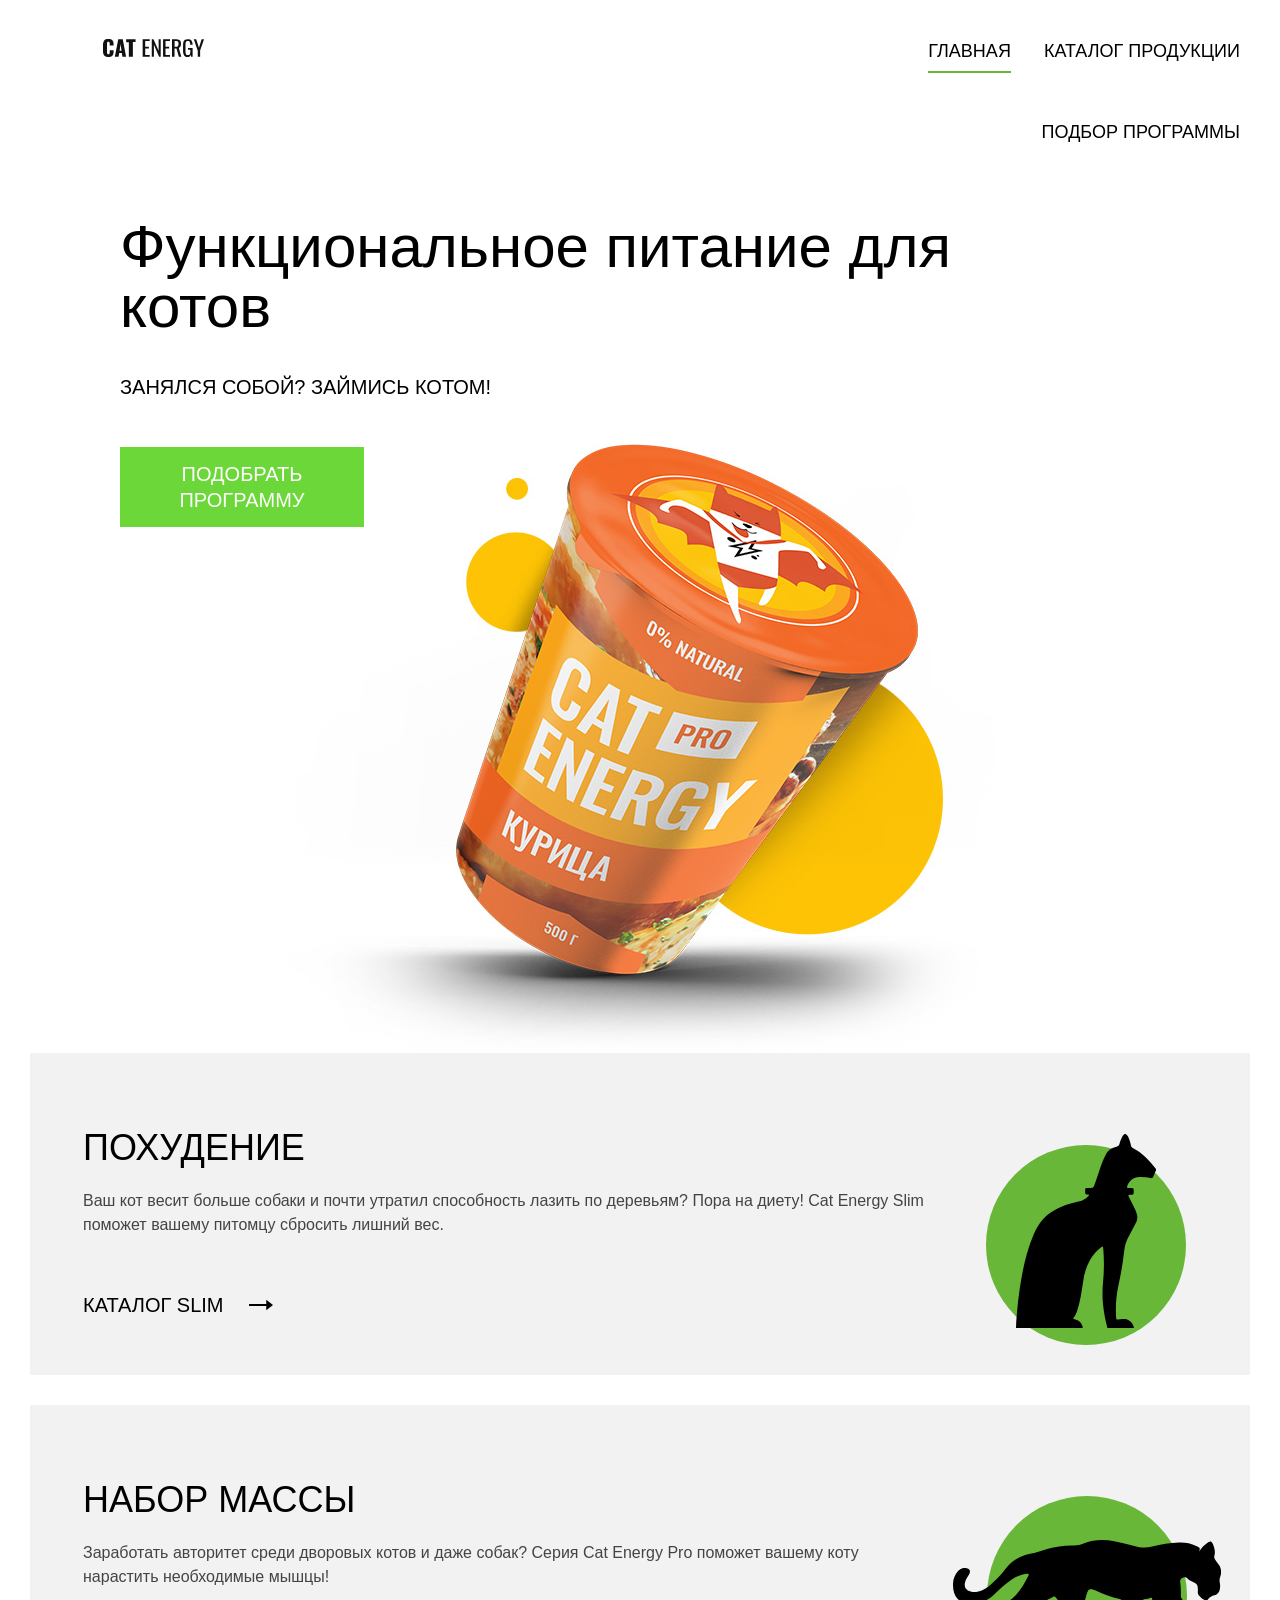
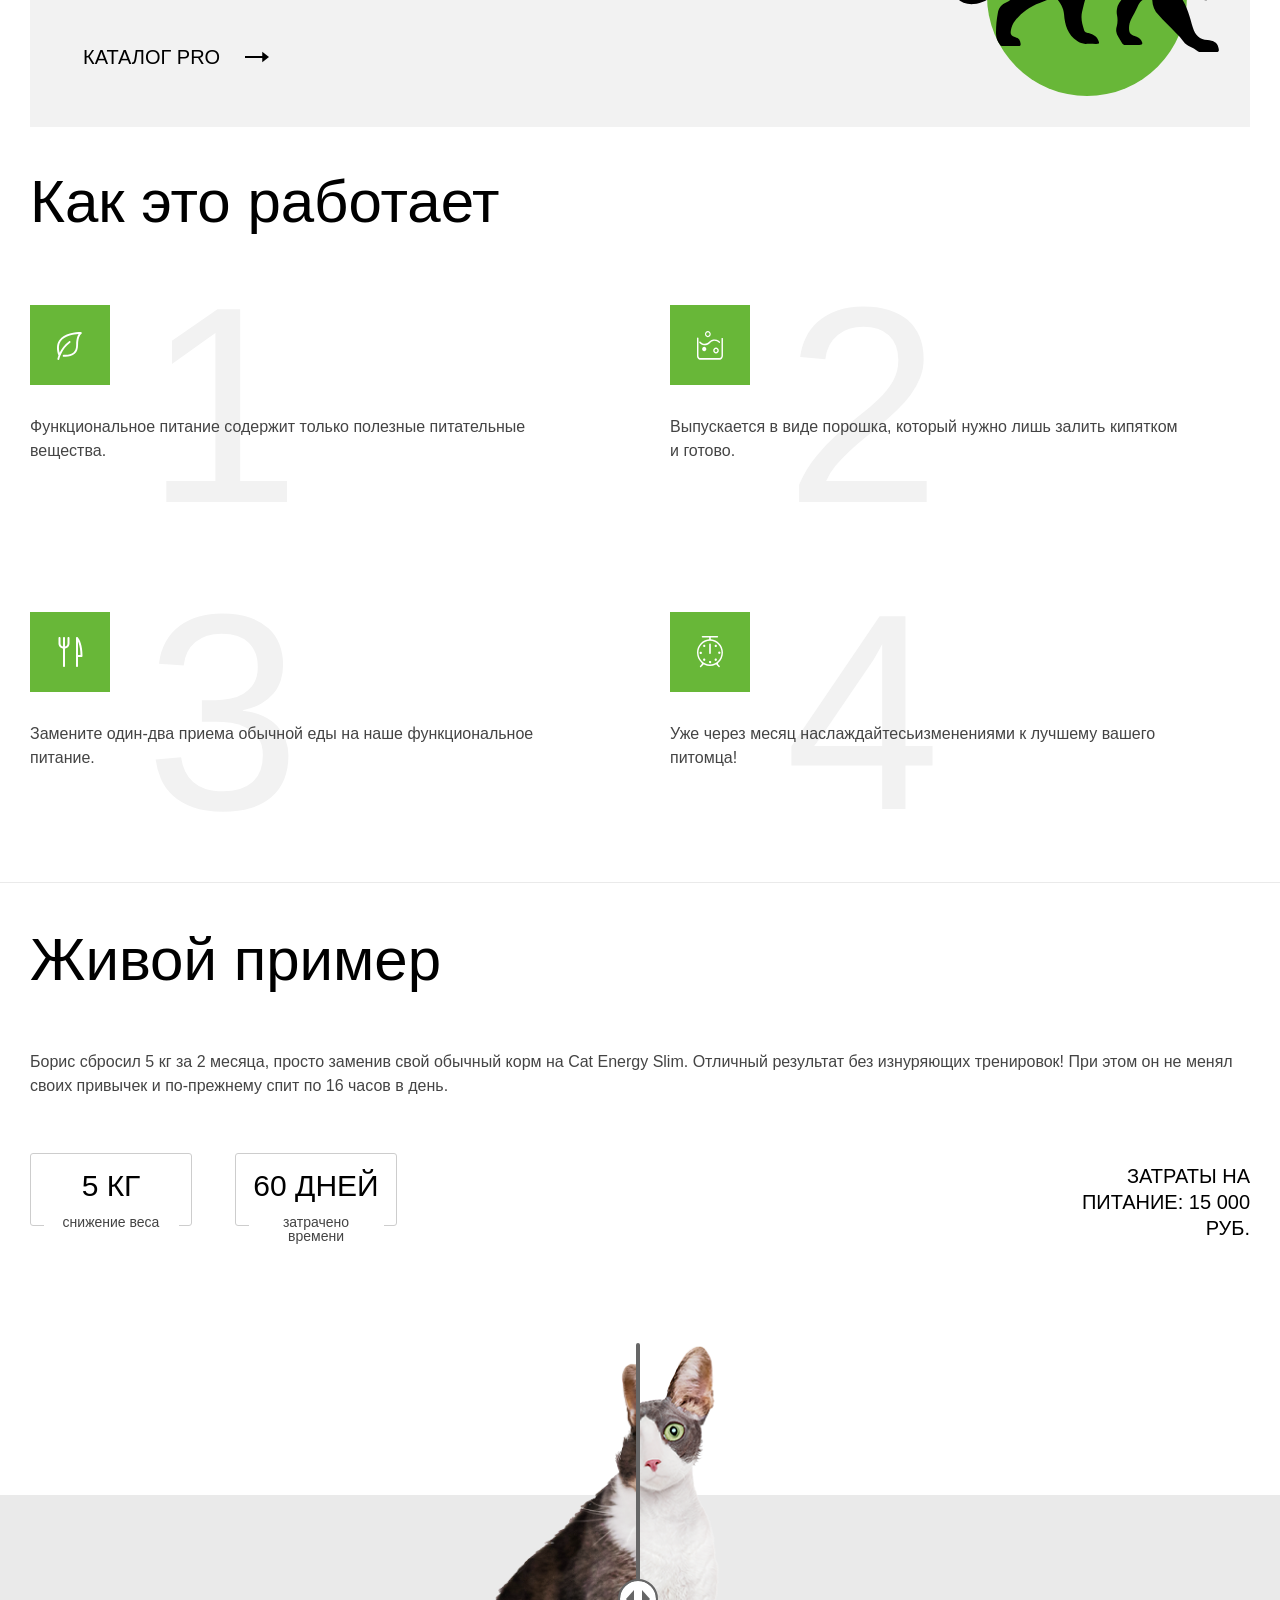
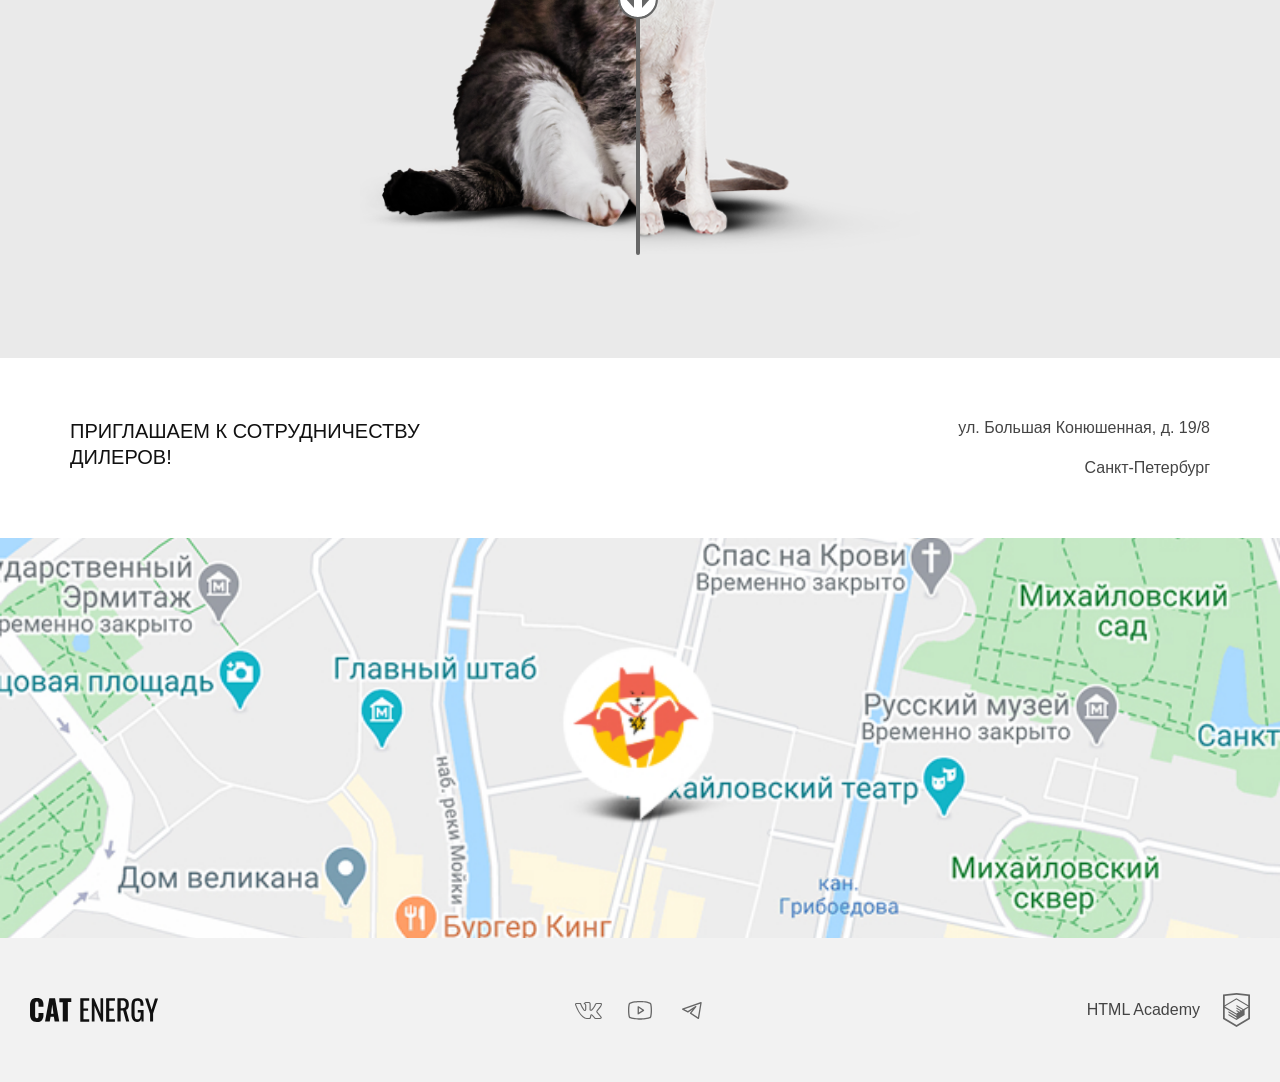
==== 2/index.html @ 0ff05727 "Deploying to gh-pages from @ htmlacademy-adaptive/2534725-cat-energy-2@90f331cf63b8d0e6a1e6ca80f7712" ====
<!DOCTYPE html><html class="page" lang="ru"><head><meta charset="utf-8"><title>HTML Academy: Кэт энерджи</title><meta name="viewport" content="width=device-width,initial-scarlet=1"><link rel="stylesheet" href="styles/styles.css"><link rel="icon" href="favicon.ico"><link rel="icon" href="images/favicons/16.svg" type="image/svg+xml"><!-- 16×16 --><link rel="icon" href="images/favicons/32.svg" type="image/svg+xml"><!-- 32×32 --><link rel="apple-touch-icon" href="images/favicons/152.svg"><!-- 152×152 --><link rel="manifest" href="manifest.webmanifest"></head><body class="page__body"><header class="main-header main-header--index"><a class="main-header__logo logo" href="#"><span class="logo__pic-wrapper"><picture><source media="(min-width: 768px) and (max-width: 1439px)" srcset="images/logo-tablet.svg" width="60" height="50"><source media="(min-width: 1440px)" srcset="images/logo-desktop.svg" width="70" height="59"><img class="logo__pic" src="images/logo-mobile.svg" alt="лого" width="33" height="38"></picture></span><span class="logo__text-wrapper"><picture><source media="(min-width: 1440px)" srcset="images/logo-text-desktop.svg" width="118" height="21"><img class="logo__text" src="images/logo-text-mobile.svg" alt="лого" width="101" height="18"></picture></span></a><nav class="main-nav"><!--main-nav--opened--> <button class="main-nav__toggle" type="button"><span class="visually-hidden">Открыть меню</span></button><div class="main-nav__wrapper"><ul class="main-nav__list site-list site-list--index"><li class="site-list__item site-list__item--active"><a class="site-list__link site-list__link--current" href="index.html">Главная</a></li><li class="site-list__item"><a class="site-list__link" href="catalog.html">Каталог продукции</a></li><li class="site-list__item"><a class="site-list__link" href="form.html">Подбор программы</a></li></ul></div></nav></header><main class="main-container"><section class="preview"><h1 class="preview__main-title">Функциональное питание для котов</h1><p class="preview__main-subtitle">Занялся собой? Займись котом!</p><picture><source media="(min-width: 768px) and (max-width: 1439px)" srcset="images/tablet-can-of-feed.png, images/tablet-can-of-feed@2x.png 2x"><source media="(min-width: 1440px)" srcset="images/images/desktop-can-of-feed.png, images/desktop-can-of-feed@2x.png 2x"><img class="preview__img" src="images/mobile-can-of-feed.png" width="280" height="270" srcset="images/images/mobile-can-of-feed.png, images/mobile-can-of-feed@2x.png 2x" alt="банка с кормом со вкусом курицы"></picture><button class="button-all" type="button">подобрать программу</button></section><section class="programs"><ul class="programs__list"><li class="programs__item"><section class="program program--slim"><h2 class="program__second-title">Похудение</h2><p class="program__action">Ваш кот весит больше собаки и почти утратил способность лазить по деревьям? Пора нa диету! Cat Energy Slim поможет вашему питомцу сбросить лишний вес.</p><a class="program__link" href="#">каталог slim</a></section></li><li class="programs__item"><section class="program program--fat"><h2 class="program__second-title">Набор массы</h2><p class="program__action">Заработать авторитет среди дворовых котов и даже собак? Серия Cat Energy Pro поможет вашему коту нарастить необходимые мышцы!</p><a class="program__link" href="#">каталог pro</a></section></li></ul></section><section class="explanation"><h3 class="explanation__title">Как это работает</h3><ul class="explanation__list"><li class="explanation__item explanation__item--leaflet">Функциональное питание содержит только полезные питательные вещества.</li><li class="explanation__item explanation__item--chemicals">Выпускается в виде порошка, который нужно лишь залить кипятком и готово.</li><li class="explanation__item explanation__item--devices">Замените один-два приема обычной еды на наше функциональное питание.</li><li class="explanation__item explanation__item--time">Уже через месяц наслаждайтесьизменениями к лучшему вашего питомца!</li></ul></section><section class="example"><div class="example__wrapper"><h3 class="example__title">Живой пример</h3><p class="example__subtitle">Борис сбросил 5 кг за 2 месяца, просто заменив свой обычный корм на Cat Energy Slim. Отличный результат без изнуряющих тренировок! При этом он не менял своих привычек и по-прежнему спит по 16 часов в день.</p><div class="example__wrapper-cost"><ul class="example__list"><li class="example__item"><p class="example__results">5 КГ</p><p class="example__name">снижение веса</p></li><li class="example__item"><p class="example__results">60 ДНЕЙ</p><p class="example__name">затрачено времени</p></li></ul><p class="example__cost"><span class="example__cost-text">Затраты на питание: </span><span class="example__cost-price">15 000 РУБ.</span></p></div></div><div class="slider"><div class="slider__before"><picture><source media="(min-width: 768px)" srcset="images/cat-thin-desktop.png, images/cat-thin-desktop@2x.png 2x"><img class="slider__image-before" src="images/cat-thin-mobile.png" width="280" height="256" srcset="images/cat-thin-mobile.png, images/cat-thin-mobile@2x.png 2x" alt="лого"></picture></div><div class="slider__after"><picture><source media="(min-width: 768px)" srcset="images/cat-fat-desktop.png, images/cat-fat-desktop@2x.png 2x"><img class="slider__image-after" src="images/cat-fat-mobile.png" width="280" height="256" srcset="images/cat-fat-mobile.png, images/cat-fat-mobile@2x.png 2x" alt="лого"></picture></div><button class="slider__button" type="button"></button></div></section></main><footer class="main-footer"><section class="contacts contacts--index"><div class="contacts__wrapper"><h2 class="contacts__title">Приглашаем к&nbsp;сотрудничеству дилеров!</h2><p class="contacts__address"><span class="contacts__street">ул. Большая Конюшенная, д. 19/8</span> <span class="contacts__city">Санкт-Петербург</span></p></div><picture><source media="(min-width: 768px) and (max-width: 1439px)" srcset="images/map-tablet.jpg"><source media="(min-width: 1440px)" srcset="images/map-desktop.jpg"><img class="contacts__map" src="images/map-mobile.jpg" width="320" height="362" alt="карта"></picture></section><div class="main-footer__social-wrap"><a href="index.html" class="main-footer__link"><img class="main-footer__name" src="images/footer-logo.svg" alt="серый логотип cat energy"></a><ul class="main-footer__socials-list"><li class="main-footer__socials-contacts-item"><a class="main-footer__socials-contacts-link" aria-label="Вконтакте" href="https://vk.com/htmlacademy"><svg class="main-footer__socials-contacts-link-svg" width="28" height="22" xmlns="http://www.w3.org/2000/svg"><path d="M1 5.33876C1 4.48373 1.5151 4.02268 2.54531 3.95562L6.51515 3.98077C6.78158 3.98077 6.95921 4.10651 7.04802 4.35799C7.45655 5.61538 7.91392 6.70094 8.42014 7.61465C8.92637 8.52835 9.58801 9.58038 10.4051 10.7707C10.4761 10.9216 10.5916 10.997 10.7514 10.997C10.8758 10.997 10.9735 10.9384 11.0445 10.821L11.1244 10.5444L11.1511 6.19379C11.1511 5.89201 11.0756 5.69083 10.9246 5.59024C10.7736 5.48965 10.4939 5.4142 10.0853 5.36391C9.76563 5.31361 9.60577 5.12919 9.60577 4.81065C9.60577 4.74359 9.61465 4.69329 9.63241 4.65976C10.0054 3.57002 11.0711 3.02515 12.8296 3.02515L14.3216 3C14.9966 3 15.5561 3.15927 16.0001 3.47781C16.4442 3.79635 16.6662 4.29931 16.6662 4.98669V10.6953C16.7906 10.7791 16.906 10.821 17.0126 10.821C17.279 10.821 17.5099 10.6701 17.7053 10.3683C19.6592 7.78649 20.716 6.05966 20.8759 5.18787C20.8759 5.1711 20.8936 5.12919 20.9291 5.06213C21.0535 4.81065 21.2577 4.5927 21.5419 4.40828C21.8261 4.22387 22.0748 4.09813 22.288 4.03107C22.359 3.99753 22.4389 3.98077 22.5277 3.98077H26.6574L26.9239 4.00592C27.2791 4.00592 27.5544 4.16519 27.7498 4.48373C27.8209 4.58432 27.8697 4.69329 27.8964 4.81065C27.923 4.92801 27.9408 5.04536 27.9496 5.16272C27.9585 5.28008 27.963 5.34714 27.963 5.36391V5.53994C27.8386 6.22732 27.5233 6.9608 27.0171 7.74038C26.5109 8.51997 25.867 9.36243 25.0855 10.2678C24.304 11.1731 23.8155 11.7682 23.6201 12.0533C23.4603 12.2544 23.3803 12.4389 23.3803 12.6065C23.3803 12.7406 23.4514 12.8915 23.5935 13.0592L27.4834 17.6864C27.6965 17.9546 27.8031 18.248 27.8031 18.5666C27.8031 18.9522 27.6432 19.2707 27.3235 19.5222C27.0038 19.7737 26.6219 19.9162 26.1779 19.9497L25.7249 19.9749H21.6752C21.6574 19.9749 21.6219 19.979 21.5686 19.9874C21.5153 19.9958 21.4798 20 21.462 20C21.0712 20 20.7071 19.8407 20.3696 19.5222C20.2453 19.3881 19.4105 18.3989 17.8652 16.5547C17.7764 16.4374 17.652 16.3284 17.4922 16.2278C17.4211 16.4961 17.3279 16.8817 17.2124 17.3846C17.097 17.8876 17.0126 18.248 16.9593 18.466L16.8794 18.8935C16.7018 19.4803 16.3287 19.8323 15.7604 19.9497L15.3874 19.9749H12.7763C11.3021 19.9749 9.83224 19.3378 8.36686 18.0636C6.90148 16.7894 5.58264 15.1423 4.41034 13.122C3.23803 11.1018 2.14566 8.75049 1.13322 6.06805C1.04441 5.8501 1 5.607 1 5.33876ZM17.0126 11.8521C16.6396 11.8521 16.3021 11.7557 16.0001 11.5629C15.6982 11.3701 15.5472 11.106 15.5472 10.7707V4.98669C15.5472 4.65138 15.4584 4.41248 15.2808 4.26997C15.1032 4.12747 14.7923 4.05621 14.3483 4.05621L12.8296 4.10651C12.0658 4.10651 11.4886 4.23225 11.0978 4.48373C11.8793 4.8358 12.2701 5.40582 12.2701 6.19379V10.6198C12.2346 11.039 12.0569 11.3868 11.7372 11.6635C11.4175 11.9401 11.0623 12.0784 10.6715 12.0784C10.1386 12.0784 9.7301 11.8353 9.44591 11.3491C8.06046 9.37081 7.03025 7.4931 6.35529 5.71598L6.1155 5.06213L2.57195 5.03698C2.34104 5.03698 2.21227 5.04956 2.18562 5.0747C2.15898 5.09985 2.14566 5.1711 2.14566 5.28846C2.14566 5.43935 2.16342 5.59862 2.19895 5.76627L2.75845 7.17456C4.25048 10.8126 5.87127 13.6795 7.62085 15.7751C9.37042 17.8708 11.0889 18.9186 12.7763 18.9186H15.4406C15.5472 18.9186 15.6271 18.8893 15.6804 18.8306C15.7337 18.7719 15.7781 18.6588 15.8136 18.4911L15.8669 18.2396L16.3732 16.0266C16.5152 15.7249 16.6396 15.5237 16.7462 15.4231C16.9415 15.2387 17.1725 15.1465 17.4389 15.1465C17.8652 15.1465 18.3003 15.3895 18.7444 15.8757L21.0091 18.5917C21.1512 18.8097 21.3022 18.9186 21.462 18.9186H25.8581C26.391 18.9186 26.6574 18.7929 26.6574 18.5414C26.6574 18.4576 26.6308 18.3738 26.5775 18.2899L22.7142 13.7382C22.4123 13.3861 22.2613 13.0089 22.2613 12.6065C22.2613 12.2041 22.4034 11.8185 22.6876 11.4497C22.9185 11.1144 23.367 10.557 24.0331 9.77737C24.6992 8.99778 25.2809 8.26849 25.7782 7.5895C26.2756 6.9105 26.6042 6.29438 26.764 5.74112L26.8439 5.4142C26.8262 5.38067 26.8173 5.32618 26.8173 5.25074C26.8173 5.1753 26.8084 5.11243 26.7907 5.06213H22.6077C22.3412 5.16272 22.1281 5.31361 21.9682 5.51479L21.8084 5.9926C21.3643 7.14941 20.2009 8.93491 18.3181 11.3491C17.9451 11.6844 17.5099 11.8521 17.0126 11.8521Z" fill="currentColor"/></svg></a></li><li class="main-footer__socials-contacts-item"><a class="main-footer__socials-contacts-link" aria-label="Ютуб" href="https://www.youtube.com/user/htmlacademyru"><svg class="main-footer__socials-contacts-link-svg" width="28" height="22" xmlns="http://www.w3.org/2000/svg"><path d="M17.8509 10.7927L12.6145 7.30184C12.5159 7.23691 12.4016 7.19985 12.2837 7.19459C12.1657 7.18934 12.0486 7.21608 11.9446 7.27198C11.8406 7.32789 11.7537 7.41087 11.693 7.51215C11.6324 7.61343 11.6002 7.72924 11.6 7.84729V14.8291C11.6001 14.9481 11.6327 15.0648 11.6942 15.1667C11.7557 15.2686 11.8438 15.3518 11.9491 15.4073C12.0524 15.4631 12.1691 15.4895 12.2864 15.4837C12.4037 15.478 12.5172 15.4402 12.6145 15.3746L17.8509 11.8837C17.9409 11.8239 18.0148 11.7429 18.0658 11.6477C18.1169 11.5526 18.1436 11.4462 18.1436 11.3382C18.1436 11.2302 18.1169 11.1239 18.0658 11.0287C18.0148 10.9335 17.9409 10.8525 17.8509 10.7927ZM12.9091 13.6073V9.06911L16.3127 11.3382L12.9091 13.6073ZM25.3891 5.04366C25.2942 4.67547 25.1131 4.33511 24.8609 4.05061C24.6086 3.76611 24.2924 3.54561 23.9382 3.40729C20.2182 1.9782 14.2509 2.00002 14 2.00002C13.7491 2.00002 7.78182 1.9782 4.06182 3.40729C3.70764 3.54561 3.3914 3.76611 3.13914 4.05061C2.88689 4.33511 2.70584 4.67547 2.61091 5.04366C2.32727 6.11275 2 8.07638 2 11.3382C2 14.6 2.32727 16.5637 2.61091 17.6327C2.70584 18.0009 2.88689 18.3413 3.13914 18.6258C3.3914 18.9103 3.70764 19.1308 4.06182 19.2691C7.78182 20.6982 13.7491 20.6764 14 20.6764H14.0764C14.8291 20.6764 20.3927 20.6327 23.9382 19.2691C24.2924 19.1308 24.6086 18.9103 24.8609 18.6258C25.1131 18.3413 25.2942 18.0009 25.3891 17.6327C25.6727 16.5637 26 14.6 26 11.3382C26 8.07638 25.6727 6.11275 25.3891 5.04366ZM24.1236 17.3055C24.0807 17.472 23.999 17.6259 23.8853 17.7548C23.7715 17.8838 23.6289 17.984 23.4691 18.0473C19.9782 19.3891 14.0655 19.3673 14 19.3673C13.9345 19.3673 8.02182 19.3891 4.53091 18.0473C4.37107 17.984 4.22846 17.8838 4.11471 17.7548C4.00096 17.6259 3.91929 17.472 3.87636 17.3055C3.61455 16.3018 3.30909 14.4582 3.30909 11.3382C3.30909 8.2182 3.61455 6.37457 3.87636 5.37093C3.91929 5.20445 4.00096 5.05047 4.11471 4.92156C4.22846 4.79264 4.37107 4.69243 4.53091 4.62911C8.02182 3.28729 13.9345 3.30911 14 3.30911C14.0655 3.30911 19.9782 3.28729 23.4691 4.62911C23.6289 4.69243 23.7715 4.79264 23.8853 4.92156C23.999 5.05047 24.0807 5.20445 24.1236 5.37093C24.3855 6.37457 24.6909 8.2182 24.6909 11.3382C24.6909 14.4582 24.3855 16.3018 24.1236 17.3055Z" fill="currentColor"/></svg></a></li><li class="main-footer__socials-contacts-item"><a class="main-footer__socials-contacts-link" aria-label="Телеграмм" href="https://t.me/htmlacademy"><svg class="main-footer__socials-contacts-link-svg" width="28" height="22" xmlns="http://www.w3.org/2000/svg"><path d="M23.4608 3.15291C23.6393 3.30222 23.7255 3.5349 23.6872 3.76448L21.0611 19.5214C21.0244 19.7411 20.8789 19.9273 20.6745 20.0159C20.47 20.1045 20.2346 20.0833 20.0493 19.9597L12.1708 14.7074C12.0177 14.6054 11.9145 14.4437 11.8862 14.2619C11.858 14.08 11.9074 13.8947 12.0223 13.751L14.633 10.4877L10.273 13.3944C10.077 13.525 9.82597 13.5407 9.61524 13.4353L4.36293 10.8092C4.12769 10.6915 3.98535 10.4449 4.0012 10.1824C4.01705 9.91983 4.18804 9.6921 4.43573 9.60364L22.8188 3.03826C23.038 2.95998 23.2822 3.00359 23.4608 3.15291ZM6.32626 10.3228L9.86168 12.0905L17.4231 7.0495C17.6925 6.86994 18.0525 6.91349 18.2712 7.1521C18.49 7.3907 18.5022 7.75314 18.3 8.00591L13.495 14.0121L19.9328 18.3039L22.2083 4.65058L6.32626 10.3228Z" fill="currentColor"/></svg></a></li></ul><a class="main-footer__logo-link" href="#"><span class="main-footer__logo-link-text" href="#">HTML Academy</span> <img class="main-footer__logo-link-img" src="images/html-academy.svg" alt="значок html academy"></a></div></footer></body></html>
---- 2/styles/styles.css ----
picture{display:contents}@font-face{font-family:"Oswald",sans-serif;font-style:normal;font-weight:400;src:url(fonts/oswald/oswaldregular.woff2)format("woff2");font-display:swap}@font-face{font-family:"Lato",sans-serif;font-style:normal;font-weight:400;src:url(styles/fonts/lato/Lato-Regular.woff2)format("woff2");font-display:swap}.visually-hidden{clip:rect(0 0 0 0);border:0;width:1px;height:1px;margin:-1px;padding:0;position:absolute;overflow:hidden}.picture{display:contents}.page__body{color:#000;flex-direction:column;min-width:320px;min-height:100%;margin:0;font-family:Lato,sans-serif;font-size:18px;line-height:21px;display:flex}.main-header{flex-direction:column;padding:13px 20px 10px;display:flex;position:relative}.logo:hover{opacity:.8}.logo:active{opacity:.6}@media (width>=768px){.main-header{grid-template-columns:174px 1fr;gap:94px;padding-top:25px;padding-left:30px;padding-right:30px;display:grid}}@media (width>=1440px){.main-header{grid-template-columns:210px 1fr;gap:94px;padding:60px 110px;display:grid}.main-header--index{z-index:10;position:absolute;top:0;left:0;right:0}}.main-footer{background-color:#f2f2f2;padding:0 0 40px}.main-footer__socials-list{border-top:1px solid #d9d9d9;border-bottom:1px solid #d9d9d9;justify-content:center;gap:24px;margin:0;padding:20px 0;list-style:none;display:flex}.main-footer__socials-contacts-link{color:#666;display:flex}.main-footer__socials-contacts-link:hover{color:#68b738}.main-footer__socials-contacts-link:active{color:#68b738;opacity:.3}.main-footer__socials-contacts-link-svg{display:block}.main-footer__name{margin-bottom:15px}.main-footer__social-wrap{text-align:center;padding-top:40px;padding-left:20px;padding-right:20px}.main-footer__socials-contacts-item{flex-direction:column;align-items:center;display:flex}.main-footer__link{justify-content:center;display:flex}.main-footer__logo-link{color:#444;justify-content:space-between;align-items:center;margin-top:20px;font-family:Lato,sans-serif;font-size:16px;font-weight:400;line-height:125%;text-decoration:none;display:flex}.main-footer__logo-link-text:hover{color:#444}.main-footer__logo-link-text:active{color:#444;opacity:.3}.main-footer__logo-link:hover .main-footer__logo-link-img{background-color:#68b738;-webkit-mask-image:url(../images/html-academy.svg);mask-image:url(../images/html-academy.svg);-webkit-mask-position:50%;mask-position:50%;-webkit-mask-repeat:no-repeat;mask-repeat:no-repeat}.main-footer__logo-link:active .main-footer__logo-link-img{color:#68b738;opacity:.3}.main-footer__logo-link-text{color:#444;font-family:Lato,sans-serif;font-size:16px;font-weight:400;line-height:125%}@media (width>=768px){.main-footer{padding:0 0 55px}.main-footer__social-wrap{grid-template-columns:1fr 1fr 1fr;align-items:center;padding-top:55px;padding-left:30px;padding-right:30px;display:grid}.main-footer__link{justify-self:start}.main-footer__logo-link{justify-self:end;gap:23px;margin:0}.main-footer__name{margin:0}.main-footer__socials-list{border:none;margin:0;padding:0}.main-footer__logo-link{gap:23px;margin:0}}@media (width>=1440px){.main-footer{padding:0 0 66px}.main-footer__socials-list{gap:24px;display:flex}.main-footer__social-wrap{padding:66px 110px 0}.main-footer__logo-link{margin:0}}.button-green{color:#fff;text-transform:uppercase;background-color:#6bd738;border:none;width:280px;padding:10px 20px;font-family:Oswald,sans-serif;font-size:16px;line-height:125%}@media (width>=768px){.button-green{padding:14px 20px;font-size:20px;line-height:26px}}.main-nav__toggle{background-color:#0000;background-image:url(../images/logo-opened.svg);background-position:50%;background-repeat:no-repeat;border:none;width:30px;height:30px;padding:0;position:absolute;top:17px;right:17px}.main-nav--opened .main-nav__toggle{background-image:url(../images/logo-closed.svg);position:absolute;top:17px;right:14px}.main-nav .main-nav__wrapper{display:none}.main-nav--opened .main-nav__wrapper{display:block}.main-nav__wrapper{z-index:10;background-color:#fff;position:absolute;top:65px;left:0;right:0}@media (width>=768px){.main-nav__toggle{display:none}.main-nav .main-nav__wrapper{background-color:#0000;display:block;position:static}}.preview{padding-top:25px;position:relative}.preview:before{content:"";z-index:-1;background-image:-webkit-linear-gradient(#68b738d9,#68b738d9),-webkit-image-set(url(../images/background-cat.jpg) 1x,url(../images/background-cat@2x.jpg) 2x);background-image:linear-gradient(#68b738d9,#68b738d9),image-set("../images/background-cat.jpg" 1x,"../images/background-cat@2x.jpg" 2x);background-repeat:no-repeat;background-size:cover;position:absolute;inset:0 0 198px}.preview__main-title{color:#fff;text-align:center;max-width:100%;margin:0 0 27px;font-family:Oswald,sans-serif;font-size:36px;font-weight:400;line-height:100%}.preview__main-subtitle{color:#fff;text-align:center;text-transform:uppercase;max-width:100%;margin:0 0 30px;font-family:Oswald,sans-serif;font-size:14px;font-weight:400;line-height:100%}.preview__img{margin:0 auto;display:block}@media (width>=768px){.preview{padding:55px 230px 526px 120px}.preview__main-title{color:#000;text-align:left;margin:0;font-family:Oswald,sans-serif;font-size:60px;line-height:100%}.preview__main-subtitle{color:#000;text-transform:uppercase;white-space:nowrap;text-align:left;margin-top:40px;margin-bottom:50px;font-family:Oswald,sans-serif;font-size:20px;line-height:100%}.preview:before{content:none}.preview__img{z-index:-1;width:709px;height:609px;margin:0 auto;position:absolute;bottom:0;left:0;right:0}}@media (width>=1440px){.preview{margin-bottom:82px;padding:225px 190px 185px}.preview:before{content:"";z-index:-1;background-image:-webkit-linear-gradient(#68b738d9,#68b738d9),-webkit-image-set(url(../images/background-cat-desktop.jpg) 1x,url(../images/background-cat-desktop@2x.jpg) 2x);background-image:linear-gradient(#68b738d9,#68b738d9),image-set("../images/background-cat-desktop.jpg" 1x,"../images/background-cat-desktop@2x.jpg" 2x);background-repeat:no-repeat;inset:0 0 0 50%}.preview__img{width:552px;height:499px;margin:0;top:143px;left:auto;right:331px}.preview__main-title{color:#000;text-align:left;max-width:50%;margin:0;font-family:Oswald,sans-serif}}.filter{border-top:1px solid #d9d9d9;border-bottom:1px solid #d9d9d9;padding:23px 20px 16px}.filter__control{align-items:center;gap:15px;display:flex}.filter__input:disabled{opacity:.3}.filter__label{color:#444;text-transform:uppercase;font-family:Oswald,sans-serif;font-size:16px;line-height:113%}.filter__item:active{opacity:.3}.filter__list{gap:13px;margin:0;padding:0;list-style:none;display:grid}.filter__input:checked+.filter__mark:after{content:"";background-color:#68b738;border-radius:50%;width:13px;height:13px;margin:auto;position:absolute;inset:0}.filter__mark{box-sizing:border-box;background-color:#fff;border:1px solid #cdcdcd;border-radius:50%;width:30px;height:30px;position:relative}@media (width>=768px){.filter{border:1px solid #e7e7e7;margin:0 70px 65px;padding:23px 27px 27px}.filter__control{gap:18px}.filter__mark{width:40px;height:40px}.filter__input:checked+.filter__mark:after{width:18px;height:18px}.filter__label{font-size:20px;line-height:30px}}@media (width>=1440px){.filter{align-content:center;margin:40px 110px 70px 80px}}.button-all{color:#fff;text-transform:uppercase;background-color:#6bd738;border:none;align-content:center;width:280px;margin-bottom:20px;margin-left:20px;margin-right:20px;padding:10px 20px;font-family:Oswald,sans-serif;font-size:16px;line-height:125%}.button-all:hover{background-color:#5eaa2f}.button-all:active{color:#ffffff4d;background-color:#5eaa2f}@media (width>=768px){.button-all{width:244px;margin:0;padding:14px 26px;font-size:20px;line-height:130%}}@media (width>=1440px){.button-all{text-transform:uppercase;border:none;width:245px;padding:14px 20px;font-size:20px;line-height:130%}}.programs{margin-left:20px;margin-right:20px}.programs__list{gap:20px;margin:0;padding:0;list-style:none;display:grid}@media (width>=768px){.programs{margin-left:30px;margin-right:30px}.programs__list{gap:30px}}@media (width>=1440px){.programs{margin-left:110px;margin-right:110px}.programs__list{grid-template-columns:1fr 1fr;gap:80px;display:grid}.programs__item{display:flex}}.explanation{padding:20px 20px 50px}.explanation__list{gap:20px;margin:0;padding:0;list-style:none;display:grid}.explanation__item{color:#444;min-height:60px;padding-left:80px;font-family:Lato,sans-serif;font-size:14px;line-height:129%}.explanation__title{color:#000;margin:0 0 40px;font-family:Oswald,sans-serif;font-size:36px;font-weight:400;line-height:111%}.explanation__text{color:#444;margin:0;font-family:Lato,sans-serif;font-size:14px;line-height:129%}@media (width>=768px){.explanation{padding:45px 30px 0}.explanation__title{margin-bottom:73px;font-size:60px;line-height:100%}.explanation__item{padding-top:100px;padding-left:0;font-size:16px;line-height:150%}.explanation__list{counter-reset:number-item;grid-template-columns:1fr 1fr;gap:37px 60px}.explanation__item{padding:110px 60px 100px 0;font-size:16px;line-height:150%;position:relative}.explanation__item:after{z-index:-1;counter-increment:number-item;content:counter(number-item);color:#f2f2f2;font-family:Oswald,sans-serif;font-size:280px;font-weight:400;line-height:100%;position:absolute;top:-40px;left:115px}}@media (width>=1440px){.explanation{padding:70px 110px 0}.explanation__item{padding-bottom:78px;padding-right:0}.explanation__list{grid-template-columns:1fr 1fr 1fr 1fr;gap:80px}}.explanation__item--leaflet{background-image:url(../images/mobile-leaflet.svg);background-repeat:no-repeat}@media (width>=768px){.explanation__item--leaflet{background-image:url(../images/tablet-leaflet.svg)}}.explanation__item--chemicals{background-image:url(../images/mobile-chemicals.svg);background-repeat:no-repeat}@media (width>=768px){.explanation__item--chemicals{background-image:url(../images/tablet-chemicals.svg);background-repeat:no-repeat}}.explanation__item--devices{background-image:url(../images/mobile-devices.svg);background-repeat:no-repeat}@media (width>=768px){.explanation__item--devices{background-image:url(../images/tablet-devices.svg);background-repeat:no-repeat}}.explanation__item--time{background-image:url(../images/mobile-time.svg);background-repeat:no-repeat}@media (width>=768px){.explanation__item--time{background-image:url(../images/tablet-time.svg);background-repeat:no-repeat}}.example{border-top:1px solid color #e6e6e6;background-color:#eaeaea;padding:23px 20px 40px}.example__title{color:#000;margin:0 0 40px;font-family:Oswald,sans-serif;font-size:36px;font-weight:400;line-height:111%}.example__subtitle{color:#444;margin:0 0 20px;font-family:Lato,sans-serif;font-size:14px;line-height:129%}.example__list{grid-template-columns:1fr 1fr;gap:32px;margin:0 0 20px;padding:0;list-style:none;display:grid}.example__results{color:#000;border:1px solid #cdcdcd;border-radius:3px;margin:0;padding:14px 5px 17px;font-family:Oswald,sans-serif;font-size:24px;line-height:100%}.example__name{color:#444;background-color:#eaeaea;width:80px;margin:-11px auto 0;padding-left:5px;padding-right:5px;font-family:Lato,sans-serif;font-size:12px;line-height:100%}.example__cost{color:#000;text-align:center;text-transform:uppercase;margin:0 0 20px;font-family:Oswald,sans-serif;font-size:14px;line-height:143%;display:block}.example__item{text-align:center}@media (width>=768px){.example{background-image:linear-gradient(0deg,#eaeaea 463px,#fff 463px);border-top:1px solid #eaeaea;padding:47px 30px 103px}.example__title{color:#000;margin-bottom:60px;font-family:Oswald,sans-serif;font-size:60px;line-height:100%}.example__subtitle{color:#444;margin-bottom:55px;font-family:Lato,sans-serif;font-size:16px;line-height:150%}.example__results{padding-bottom:20px;font-size:30px;line-height:123%}.example__wrap{flex-wrap:wrap;display:flex}.example__name{background-color:#fff;width:125px;font-size:14px;line-height:100%}.example__wrapper-cost{grid-template-columns:1fr 175px;gap:50px;margin-bottom:80px;display:grid}.example__cost{text-transform:uppercase;text-align:right;margin:10px 0 0;font-size:20px;line-height:130%}.example__list{grid-template-columns:162px 162px;gap:43px;display:grid}}@media (width>=1440px){.example{background-image:linear-gradient(#fff 185px,#eaeaea 185px);border-top:none;grid-template-columns:1fr 560px;gap:100px;padding:47px 110px 70px;display:grid}.example__title{margin-bottom:147px}.example__subtitle{max-width:435px;margin-bottom:70px}.example__name{background-color:#eaeaea}.example__wrapper-cost{grid-template-columns:1fr;gap:25px;margin-bottom:0;display:grid}.example__cost{text-align:left;gap:63px;display:flex}}.contacts__wrapper{grid-template-columns:1fr 1fr;padding:26px 20px;display:grid}.contacts--index{background-color:#fff}.contacts__title{color:#111;text-transform:uppercase;margin:0;font-family:Oswald,sans-serif;font-size:16px;font-weight:400;line-height:125%}.contacts__address{color:#444;margin:0;font-family:Lato,sans-serif;font-size:14px;font-weight:400;line-height:143%}@media (width>=768px){.contacts__city{margin-top:10px}.contacts__address{text-align:right;flex-direction:column;gap:10px;font-size:16px;line-height:125%;display:flex}.contacts__wrapper{gap:300px;padding:60px 70px}.contacts__title{color:#111;text-transform:uppercase;font-family:Oswald,sans-serif;font-size:20px;font-weight:400;line-height:130%}.contacts__map{height:400px}}@media (width>=1440px){.contacts__address{text-align:left}.contacts{position:relative}.contacts__wrapper{box-sizing:border-box;background-color:#fff;gap:87px;width:565px;padding-left:80px;position:absolute;top:95px;left:110px}}.contacts__map{object-fit:cover;width:100%;display:block}.questionnaire{background-color:#fff;border-top:1px solid #d9d9d9;padding:27px 0 20px}.questionnaire__title{color:#000;margin:0 20px 37px;font-family:Oswald,sans-serif;font-size:36px;font-weight:400;line-height:100%}.questionnaire__subtitle{color:#000;text-transform:uppercase;max-width:250px;margin:0 20px 39px;font-family:Oswald,sans-serif;font-size:14px;font-weight:400;line-height:129%}@media (width>=768px){.questionnaire{border:none;padding:55px 0 20px}.questionnaire__title{margin-bottom:54px;margin-left:70px;margin-right:70px;font-size:60px;font-weight:400;line-height:100%}.questionnaire__subtitle{text-transform:uppercase;max-width:323px;margin-bottom:65px;margin-left:70px;margin-right:70px;font-size:20px;font-weight:400;line-height:150%}}.headline{background-color:#000;font-family:Oswald,sans-serif}.quantity__title{background-color:#111;font-family:Oswald,sans-serif}.quantity__text{background-color:#444;font-family:Lato,sans-serif}.quantity__button{background-color:#f2f2f2;font-family:Oswald,sans-serif}.extra-info{border-top:1px solid #d9d9d9;padding-top:25px;padding-left:20px;padding-right:20px}.extra-info__card{border-bottom:1px solid #cdcdcd;grid-template-columns:1fr 1fr;grid-template-areas:"subtitle subtitle""text price""button button";padding:12px 0 18px;display:grid}.extra-info__title{color:#000;margin:0 0 36px;font-family:Oswald,sans-serif;font-size:24px;font-weight:400;line-height:100%}.extra-info__subtitle{color:#222;text-transform:uppercase;grid-area:subtitle;margin:0 0 13px;font-family:Oswald,sans-serif;font-size:16px;font-weight:400;line-height:100%}.extra-info__text{color:#444;text-align:left;grid-area:text;margin:0;font-family:Lato,sans-serif;font-size:14px;font-weight:400;line-height:100%}.extra-info__text-price{color:#444;text-align:right;grid-area:price;margin:0;font-family:Lato,sans-serif;font-size:14px;line-height:100%}.extra-info__list{margin:0;padding:0;list-style:none}.extra-info__item:first-child .extra-info__card{border-top:1px solid #cdcdcd}.extra-info__button{color:#fff;text-transform:uppercase;background-color:#6bd738;border:none;grid-area:button;width:100%;margin-top:16px;padding:10px 20px;font-family:Oswald,sans-serif;font-size:16px;line-height:125%}.extra-info__button:hover{background-color:#5eaa2f}.extra-info__button:active{color:#ffffff4d;background-color:#5eaa2f}@media (width>=768px){.extra-info{border-top:none;padding:39px 30px 25px}.extra-info__card{border-left:1px solid #cdcdcd;border-right:1px solid #cdcdcd;grid-template-columns:1fr 1fr 90px;grid-template-areas:"subtitle text price""button button button";align-items:center;padding:26px 37px 28px}.extra-info__text-price{text-align:right;grid-area:price;font-size:16px;font-weight:400;line-height:125%}.extra-info__text{text-align:right;grid-area:text;font-size:16px;font-weight:400;line-height:125%}.extra-info__title{margin-bottom:80px;padding-left:40px;font-size:36px;line-height:100%}.extra-info__subtitle{text-transform:uppercase;text-align:left;grid-area:subtitle;margin:0;font-size:20px;font-weight:400;line-height:100%}.extra-info__button{margin-top:24px}}@media (width>=1440px){.extra-info__button{margin:0}.extra-info{grid-template-columns:1fr 245px;grid-template-areas:"title title""list aside";gap:0 80px;padding:45px 110px 87px;display:grid}.extra-info__card{border-left:none;border-right:none;grid-template-columns:1fr 145px 100px 245px;grid-template-areas:"subtitle text price button";gap:40px;padding:15px 0 16px}.extra-info__text-price{grid-area:price;font-size:16px;font-weight:400;line-height:125%}.extra-info__text{text-align:left;grid-area:text;font-size:16px;font-weight:400;line-height:125%}.extra-info__title{grid-area:title;padding-left:0}.extra-info__subtitle{text-transform:uppercase;grid-area:subtitle;font-size:20px;font-weight:400;line-height:100%}}.form-data{color:#000;font-family:Oswald,sans-serif}.form-data__wrapper{text-align:center;gap:20px;padding:23px 20px 13px;display:grid}.form-data__text{color:#000;margin:0;font-family:Lato,sans-serif;font-size:14px;font-weight:400;line-height:114%}@media (width>=768px){.form-data__wrapper{grid-template-columns:1fr 1fr;align-items:center;gap:60px;padding:0 70px 43px;display:grid}.form-data__text{text-align:left;font-size:16px;line-height:16px}}.slider{width:280px;height:256px;margin:0 auto;position:relative}.slider__before,.slider__after{background-color:#eaeaea;overflow:hidden}.slider__before{position:relative}.slider__after{position:absolute;inset:0 50% 0 0}.slider__image-before,.slider__image-after{display:block}.slider__image-before{object-fit:cover;width:100%;height:100%}.slider__image-after{object-fit:cover;width:auto;height:100%}.slider__button{cursor:ew-resize;background-color:#666;border:none;border-radius:4px;width:4px;padding:0;position:absolute;top:0;bottom:0;right:50%}.slider__button:after{content:"";box-sizing:border-box;background-color:#fff;background-image:url(../images/thumb.svg);background-position:50%;background-repeat:no-repeat;border:2px solid #666;border-radius:50%;width:40px;height:40px;margin:auto;position:absolute;inset:0;transform:translate(-45%)}.slider__button:hover{background-color:#68b738}.slider__button:hover:after{background:#68b738;border:2px solid #68b738;-webkit-mask-image:url(../images/thumb.svg);mask-image:url(../images/thumb.svg);-webkit-mask-position:50%;mask-position:50%;-webkit-mask-repeat:no-repeat;mask-repeat:no-repeat}.slider__button:hover:before{content:"";background-color:#fff;border-radius:50%;width:40px;height:40px;margin:auto;position:absolute;inset:0;transform:translate(-45%)}.slider__button:active{background-color:#5eaa2f}.slider__button:active:after{background:#5eaa2f;border:2px solid #5eaa2f;-webkit-mask-image:url(../images/thumb.svg);mask-image:url(../images/thumb.svg);-webkit-mask-position:50%;mask-position:50%;-webkit-mask-repeat:no-repeat;mask-repeat:no-repeat}.slider__button:active:before{content:"";background-color:#fff;border-radius:50%;width:40px;height:40px;margin:auto;position:absolute;inset:0;transform:translate(-45%)}@media (width>=768px){.slider__before,.slider__after{background-color:unset;background-image:linear-gradient(0deg,#eaeaea 360px,#fff 360px)}.slider{width:560px;height:512px}}@media (width>=1440px){.slider__before,.slider__after{background-color:unset;background-image:linear-gradient(#fff 138px,#eaeaea 138px)}}.contacts-owner{padding:29px 20px 10px}.contacts-owner__title{color:#000;margin:0 0 33px;font-family:Oswald,sans-serif;font-size:24px;line-height:26px}.contacts-owner__wrapper{gap:15px;display:grid}.contacts-owner__field-group{color:#444;text-transform:uppercase;flex-flow:row;align-items:center;gap:13px;margin:0;font-family:Oswald,sans-serif;font-size:16px;line-height:113%;display:flex}.contacts-owner__field-label{text-transform:uppercase;color:#000;font-family:Oswald,sans-serif;font-size:16px;line-height:113%}.contacts-owner__email{color:#444;text-transform:uppercase;box-sizing:border-box;background-image:url(../images/envelope.svg);background-position:right 10px center;background-repeat:no-repeat;border:1px solid #cdcdcd;width:100%;padding:12px 15px 13px;font-family:Oswald,sans-serif;font-size:16px;line-height:113%}.contacts-owner__tel{text-transform:uppercase;box-sizing:border-box;background-image:url(../images/tube.svg);background-position:right 10px center;background-repeat:no-repeat;border:1px solid #cdcdcd;width:100%;padding:12px 15px 13px;font-family:Oswald,sans-serif;font-size:16px;line-height:113%}@media (width>=768px){.contacts-owner{margin:65px 70px;padding:0}.contacts-owner__title{margin-bottom:75px;font-size:36px;line-height:36px}.contacts-owner__field-label{font-size:20px;line-height:30px}.contacts-owner__email,.contacts-owner__tel{background-position:right 15px center;padding:12px 35px 10px 20px;font-size:20px;line-height:30px}}@media (width>=1440px){.contacts-owner__wrapper{grid-template-columns:1fr 1fr;gap:81px;display:grid}}.comments{padding:15px 20px 10px}.comments__title{color:#000;margin-top:0;margin-bottom:37px;font-family:Oswald,sans-serif;font-size:24px;font-weight:400;line-height:108%}.comments__text{color:#444;text-transform:uppercase;resize:vertical;box-sizing:border-box;border:1px solid #e7e7e7;width:100%;min-height:150px;padding:14px;font-family:Oswald,sans-serif;font-size:16px;font-weight:400;line-height:112%}@media (width>=768px){.comments__text{min-height:175px;padding:10px 20px 14px;font-size:20px;line-height:30px}.comments{padding:0 70px 20px}.comments__title{margin-bottom:86px;font-size:36px;line-height:108%}}.add-info{padding:10px 20px}.add-info__title{color:#000;margin:0 0 34px;font-family:Oswald,sans-serif;font-size:24px;font-weight:400;line-height:108%}.add-info__label{color:#444;text-transform:uppercase;font-family:Oswald,sans-serif;font-size:16px;font-weight:400;line-height:112%}.add-info__input:disabled{opacity:.3}.add-info__control{align-items:center;gap:15px;display:flex}.add-info__input:checked+.add-info__mark:after{content:"";background:url(../images/vector.svg);width:18px;height:14px;margin:auto;position:absolute;inset:0}.add-info__mark{box-sizing:border-box;background-color:#fff;border:1px solid #cdcdcd;width:30px;height:30px;position:relative}.add-info__text{color:#000;font-family:Lato,sans-serif}.add-info__list{gap:13px;margin:0;padding:0;list-style:none;display:grid}@media (width>=768px){.add-info__list{grid-template-columns:1fr 1fr;gap:32px 60px;display:grid}.add-info__title{margin-bottom:57px;font-size:36px;line-height:36px}.add-info__control{gap:20px}.add-info__mark{width:40px;height:40px}.add-info__label{font-size:20px;line-height:30px}.add-info{padding:42px 70px 50px}}@media (width>=1440px){.add-info__list{grid-template-columns:1fr 1fr 1fr 1fr;gap:80px;display:grid}}.program{background-color:#f2f2f2;padding:30px 20px 18px}.program--slim{background-image:url(../images/mobile-cat-back.svg);background-position:20px 21px;background-repeat:no-repeat}@media (width>=768px){.program--slim{background-image:url(../images/tablet-cat-back.svg);background-position:right 64px top 81px}}@media (width>=1440px){.program--slim{background-image:url(../images/desktop-cat-back.svg);background-position:52px 41px;background-repeat:no-repeat}}.program--fat{background-image:url(../images/mobile-panther-back.svg);background-position:15px 25px;background-repeat:no-repeat}@media (width>=768px){.program--fat{background-image:url(../images/tablet-panther-back.svg);background-position:right 29px top 91px}}@media (width>=1440px){.program--fat{background-image:url(../images/desktop-panther-back.svg);background-position:33px 48px;background-repeat:no-repeat}}.program__second-title{color:#000;text-transform:uppercase;margin-top:0;margin-bottom:30px;padding-left:70px;font-family:Oswald,sans-serif;font-size:24px;font-weight:400;line-height:154%}.program__action{color:#444;border-bottom:1px solid #d9d9d9;margin-top:0;margin-bottom:17px;padding-bottom:23px;font-family:Lato,sans-serif;font-size:14px;line-height:129%}.program__link{color:#000;text-transform:uppercase;background-image:url(../images/arrow-right.svg);background-position:100%;background-repeat:no-repeat;padding-right:50px;font-family:Oswald,sans-serif;font-size:16px;line-height:100%;text-decoration:none}.program__link:active{opacity:.3}.program__decorative-line{border-top:1px solid #d9d9d9;margin-bottom:20px;margin-left:20px;margin-right:20px}@media (width>=768px){.program__second-title{margin-bottom:23px;padding-left:0;font-size:36px;line-height:100%}.program__action{border:none;margin-bottom:35px;font-size:16px;line-height:150%}.program__link{padding-right:57px;font-size:20px;line-height:100%}.program{padding:77px 316px 58px 53px}}@media (width>=1440px){.program{padding:77px 60px 60px 52px}.program__second-title{margin-bottom:73px;padding-left:162px}.program__action{margin-bottom:10px}}.transfer{border-top:1px solid #d9d9d9;padding-top:30px}.transfer__card{border-top:1px solid #d9d9d9;grid-template-columns:1fr 1fr;grid-template-areas:"img text""button button";padding:20px 20px 24px;display:grid}.transfer__card--more{text-align:center;background-image:url(../images/plus.svg);background-position:50% 25px;background-repeat:no-repeat;grid-template-columns:1fr;grid-template-areas:"subtitle""text""button";padding-top:80px}.transfer__card--more .transfer__subtitle{max-width:initial;margin:0 0 8px}.transfer__card--more .transfer__text{grid-template-columns:1fr;margin:0}.transfer__card--more .transfer__button{color:#444;background-color:#f2f2f2}.transfer__pic{grid-area:img;place-self:center}.transfer__info{grid-area:text}.transfer__text{color:#444;grid-template-columns:1fr 1fr;font-family:Lato,sans-serif;font-size:12px;line-height:16px;display:grid}.transfer__text dd{text-align:right;margin:0}.transfer__subtitle{color:#222;text-transform:uppercase;grid-area:subtitle;max-width:76px;margin:0 0 14px;font-family:Oswald,sans-serif;font-size:16px;font-weight:400;line-height:125%}.transfer__button-all{text-transform:uppercase;color:#444;background-color:#f2f2f2;border:none;grid-area:button;margin-top:20px;padding:10px 20px;font-family:Oswald,sans-serif;font-size:16px;line-height:125%}.transfer__button{color:#fff;text-transform:uppercase;background-color:#6bd738;border:none;grid-area:button;margin-top:17px;padding:10px 20px;font-family:Oswald,sans-serif;font-size:16px;line-height:125%}.transfer__button:hover{background-color:#5eaa2f}.transfer__button:active{color:#ffffff4d;background-color:#5eaa2f}.transfer__button-all:hover,.transfer__button-all:active{background-color:#ebebeb}.transfer__headline{color:#222;margin:0 20px 37px;font-family:Oswald,sans-serif;font-size:36px;font-weight:400;line-height:100%}.transfer__list{margin:0;padding:0;list-style:none}@media (width>=768px){.transfer{border-top:none;padding:55px 30px 30px}.transfer__pic{margin-bottom:22px}.transfer__list{grid-template-columns:1fr 1fr;gap:60px;display:grid}.transfer__card{background-image:linear-gradient(#fff,#fff 81px,#f2f2f2 81px,#f2f2f2);border-top:none;grid-template-columns:1fr;grid-template-areas:"img""text""button";padding:10px 37px 40px}.transfer__card--more{text-align:center;background-image:url(../images/plus.svg);background-position:50% 50px;background-repeat:no-repeat;border:1px solid #d3d3d3;grid-template-columns:1fr;grid-template-areas:"subtitle""text""button";margin-top:80px;padding-top:160px}.transfer__card--more .transfer__subtitle{max-width:145px;margin-bottom:22px}.transfer__card--more .transfer__text{grid-template-columns:1fr;justify-self:center;max-width:180px;margin-bottom:50px}.transfer__card--more .transfer__button{color:#444;background-color:#f2f2f2}.transfer__button,.transfer__button-all{margin-top:29px}.transfer__headline{margin:0 0 84px;font-size:60px;font-weight:400;line-height:100%}.transfer__subtitle{text-align:center;text-transform:uppercase;justify-self:center;max-width:150px;font-size:20px;font-weight:400;line-height:120%}.transfer__card--more{background-image:url(../images/desktop-plus.svg)}.transfer__text{font-size:16px;font-weight:400;line-height:125%}.transfer__text dt,.transfer__text dd{border-bottom:1px solid #d9d9d9;padding-top:6px;padding-bottom:6px}}@media (width>=1440px){.transfer{padding:18px 110px 30px}.transfer__list{grid-template-columns:1fr 1fr 1fr 1fr;gap:63px 80px}.transfer__pic{margin-bottom:12px}.transfer__subtitle{margin-bottom:18px}.transfer__button{margin-bottom:35px}.transfer__button-all{margin-bottom:40px}.transfer__card--more{padding-top:150px}}.site-list{margin:0;padding:0;list-style:none}.site-list__link{text-align:center;text-transform:uppercase;color:#000;border-top:1px solid #e6e6e6;padding:21px 20px 20px;font-family:Oswald,sans-serif;font-size:20px;line-height:24px;text-decoration:none;display:block}.site-list__link:hover{opacity:.6}.site-list__link:active{opacity:.3}@media (width>=768px){.site-list{flex-wrap:wrap;justify-content:flex-end;gap:33px;width:436px;margin-left:auto;padding-right:10px;display:flex}.site-list__link{border-top:none;padding:15px 0 7px;font-size:18px;line-height:133%}.site-list__link--current{border-bottom:2px solid #68b738}}@media (width>=1440px){.site-list{width:480px;padding:0}.site-list__link{font-size:20px;line-height:133%}.site-list--index .site-list__link{color:#fff}.site-list--index .site-list__link--current{border-color:#fff}}.gift{margin-top:35px;margin-bottom:35px;position:relative}.gift:after{content:"";background-image:url(../images/surprise.svg),linear-gradient(#68b738d9,#68b738d9);background-position:50% 60px,0 0;background-repeat:no-repeat;position:absolute;inset:0}.gift__pic{object-fit:cover;width:100%;height:100%;position:absolute;top:0;left:0}.gift__text{color:#fff;text-align:center;z-index:3;max-width:165px;margin:0 auto;padding:188px 0 43px;font-family:Lato,sans-serif;font-size:16px;font-weight:400;line-height:125%;position:relative}@media (width>=768px){.gift{margin:70px 0 50px}.gift:after{background-position:80px 50%,0 0}.gift__text{text-align:left;max-width:165px;margin:0 100px 0 auto;padding:72px 20px 70px}}@media (width>=1440px){.gift{margin:0}.gift:after{background-position:50% 55px,0 0}.gift__text{text-align:center;max-width:100%;margin:0;padding:185px 40px 30px}}.data-cat{gap:15px;padding:0 20px 22px;display:grid}.data-cat__group:focus{color:#444;border:2px solid #444}.data-cat__group{white-space:nowrap;color:#444;text-transform:uppercase;flex-flow:row;align-items:center;gap:14px;width:100%;margin:0;font-family:Oswald,sans-serif;font-size:16px;line-height:113%;display:flex}.data-cat__date{color:#444;text-transform:uppercase;box-sizing:border-box;border:1px solid #cdcdcd;width:100%;padding:12px 15px 13px;font-family:Oswald,sans-serif;font-size:16px;line-height:113%}.data-cat__date:focus{border:1px solid #444}.data-cat__date:invalid{border:1px solid #ff8282}.data-cat__date-two{color:#444;text-transform:uppercase;box-sizing:border-box;border:1px solid #cdcdcd;width:100%;padding:12px 15px 13px;font-family:Oswald,sans-serif;font-size:16px;line-height:113%}.data-cat__date-two:focus{border:1px solid #444}.data-cat__date-two:invalid{border:1px solid #ff8282}.data-cat__date-three{color:#444;text-transform:uppercase;box-sizing:border-box;border:1px solid #cdcdcd;width:100%;padding:12px 15px 13px;font-family:Oswald,sans-serif;font-size:16px;line-height:113%}.data-cat__date-three:focus{border:1px solid #444}.data-cat__date-three:invalid{border:1px solid #ff8282}.data-cat__field-label{color:#444;text-transform:uppercase;font-family:Oswald,sans-serif;font-size:16px;line-height:113%}.filter-mark{background-color:#fff;width:20px;height:20px;position:absolute;top:2px;left:0}@media (width>=768px){.data-cat{gap:18px;padding:0 70px 71px}.data-cat__field-label{font-size:20px;line-height:30px}.data-cat__date,.data-cat__date-two,.data-cat__date-three{padding:12px 15px 10px 17px;font-size:20px;line-height:30px}.data-cat__group{color:#e7e7e7;width:auto}}.logo{align-items:center;gap:56px;display:flex}@media (width>=768px){.logo{gap:13px;height:50px}}@media (width>=1440px){.logo{height:50px}}
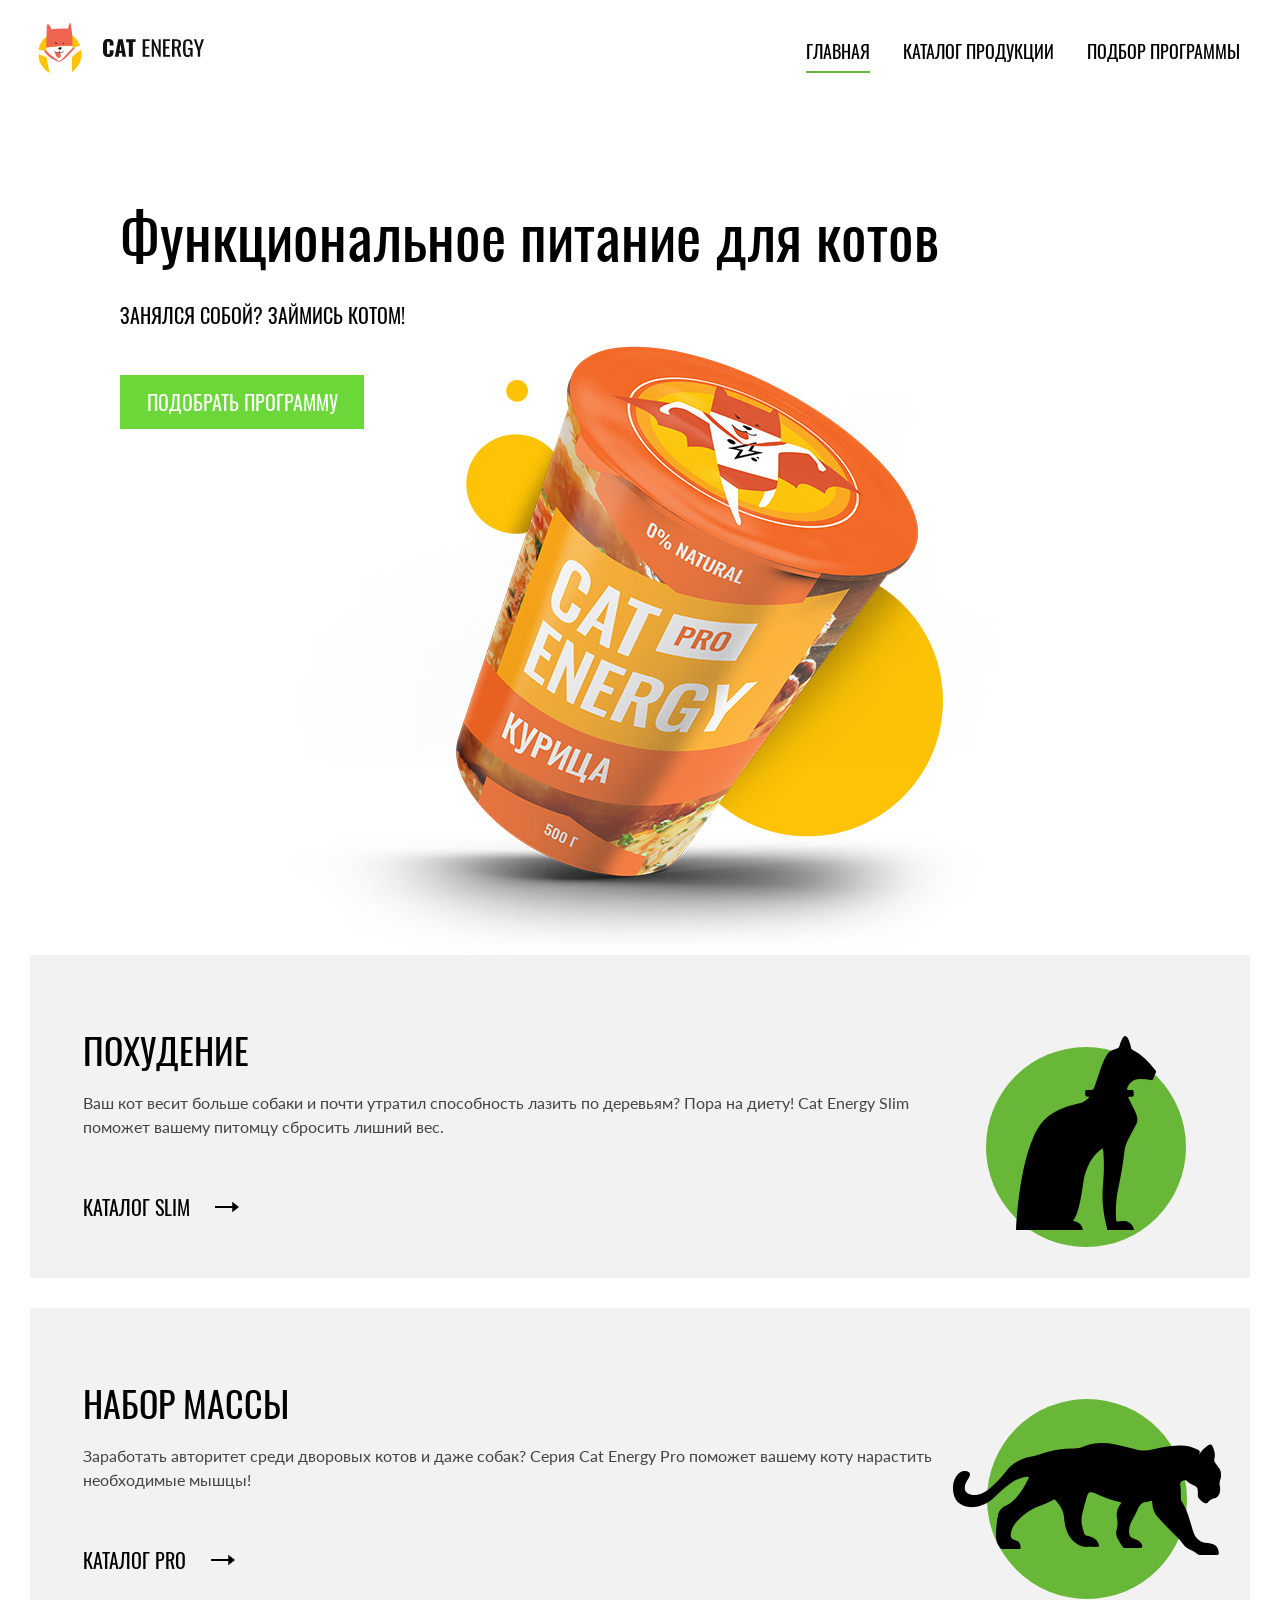
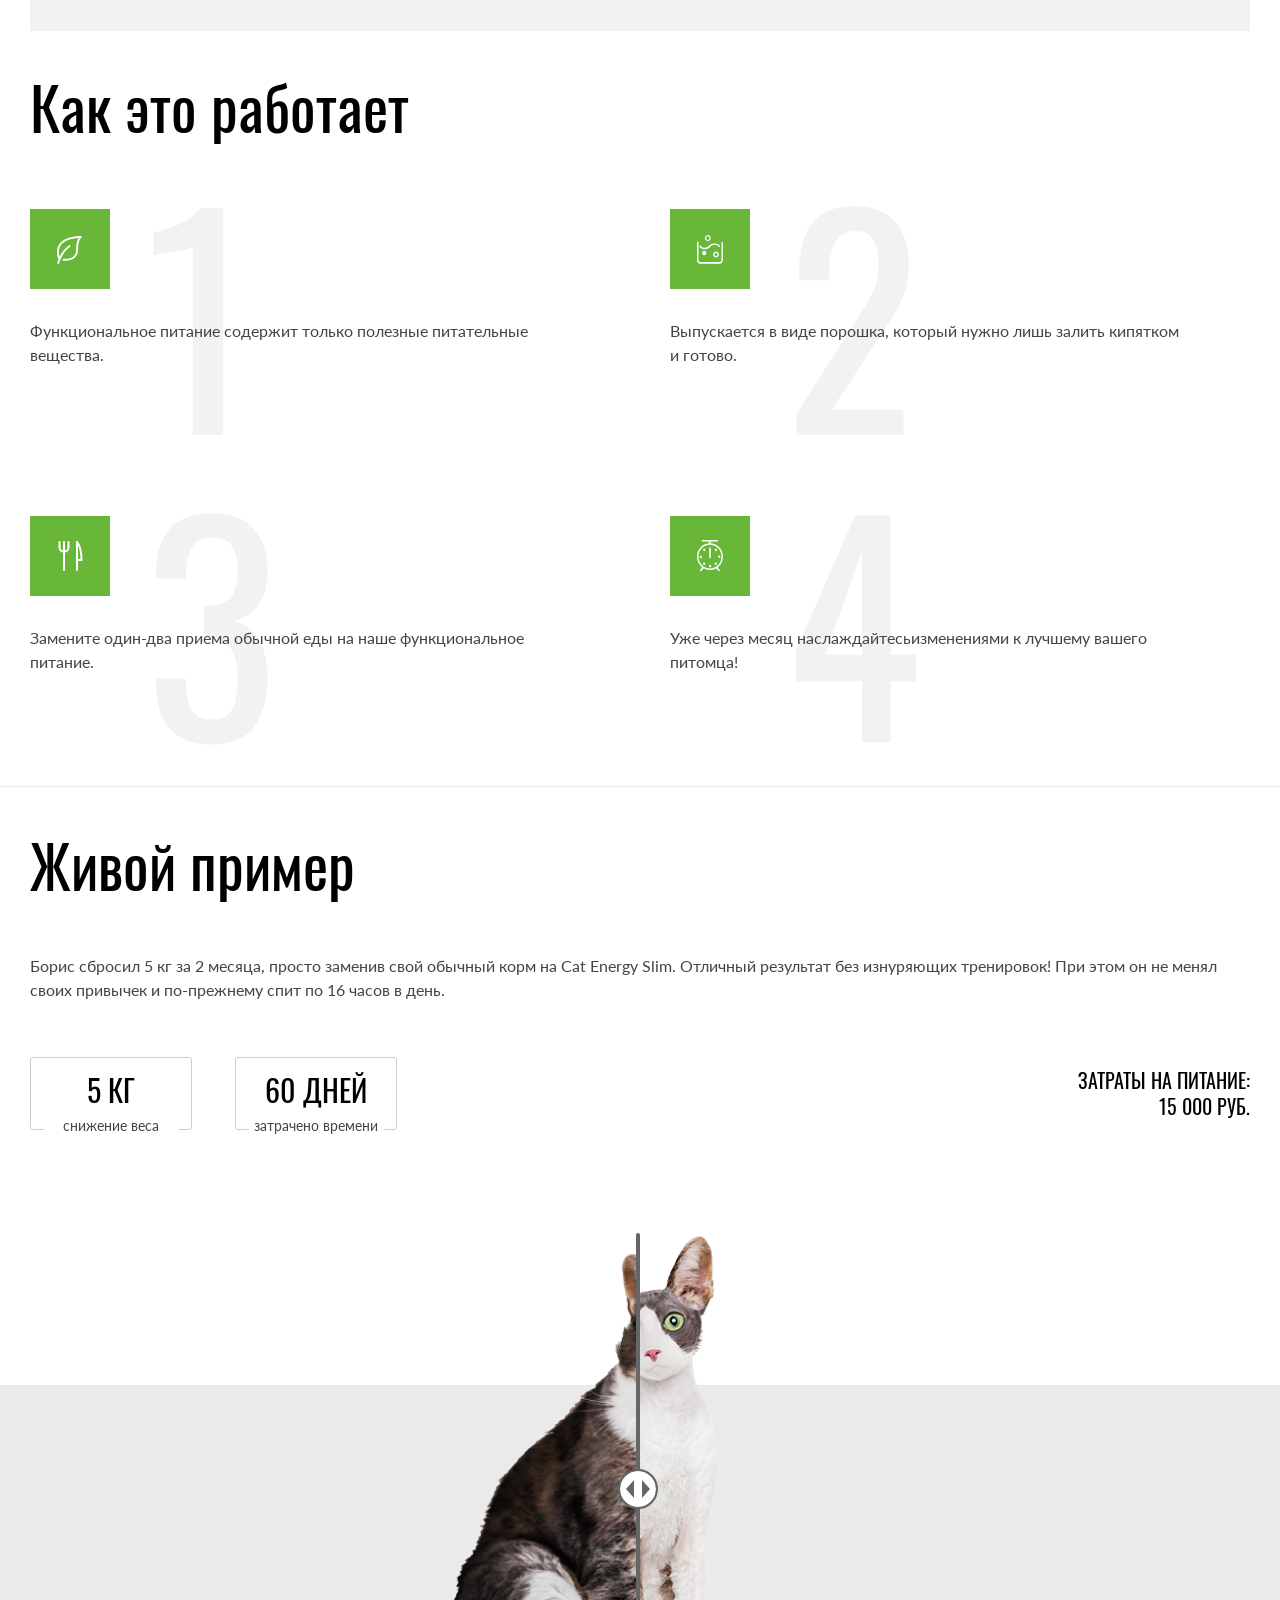
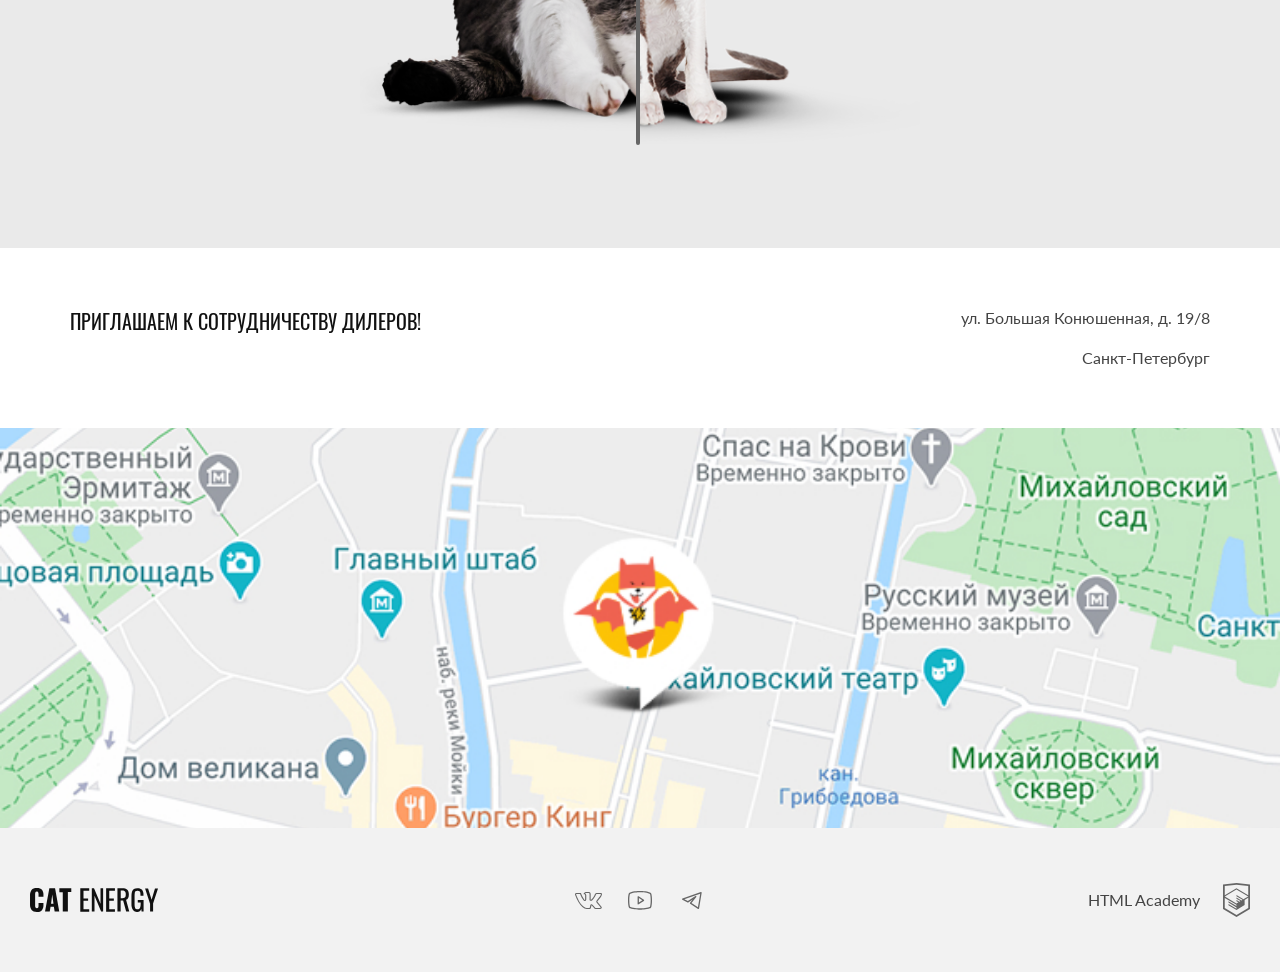
==== commit d0714648: "Deploying to gh-pages from @ htmlacademy-adaptive/2534725-cat-energy-2@90f331cf63b8d0e6a1e6ca80f7712" ====
--- a/2/index.html
+++ b/2/index.html
@@ -1 +1 @@
-<!DOCTYPE html><html class="page" lang="ru"><head><meta charset="utf-8"><title>HTML Academy: Кэт энерджи</title><meta name="viewport" content="width=device-width,initial-scarlet=1"><link rel="stylesheet" href="styles/styles.css"><link rel="icon" href="favicon.ico"><link rel="icon" href="images/favicons/16.svg" type="image/svg+xml"><!-- 16×16 --><link rel="icon" href="images/favicons/32.svg" type="image/svg+xml"><!-- 32×32 --><link rel="apple-touch-icon" href="images/favicons/152.svg"><!-- 152×152 --><link rel="manifest" href="manifest.webmanifest"></head><body class="page__body"><header class="main-header main-header--index"><a class="main-header__logo logo" href="#"><span class="logo__pic-wrapper"><picture><source media="(min-width: 768px) and (max-width: 1439px)" srcset="images/logo-tablet.svg" width="60" height="50"><source media="(min-width: 1440px)" srcset="images/logo-desktop.svg" width="70" height="59"><img class="logo__pic" src="images/logo-mobile.svg" alt="лого" width="33" height="38"></picture></span><span class="logo__text-wrapper"><picture><source media="(min-width: 1440px)" srcset="images/logo-text-desktop.svg" width="118" height="21"><img class="logo__text" src="images/logo-text-mobile.svg" alt="лого" width="101" height="18"></picture></span></a><nav class="main-nav"><!--main-nav--opened--> <button class="main-nav__toggle" type="button"><span class="visually-hidden">Открыть меню</span></button><div class="main-nav__wrapper"><ul class="main-nav__list site-list site-list--index"><li class="site-list__item site-list__item--active"><a class="site-list__link site-list__link--current" href="index.html">Главная</a></li><li class="site-list__item"><a class="site-list__link" href="catalog.html">Каталог продукции</a></li><li class="site-list__item"><a class="site-list__link" href="form.html">Подбор программы</a></li></ul></div></nav></header><main class="main-container"><section class="preview"><h1 class="preview__main-title">Функциональное питание для котов</h1><p class="preview__main-subtitle">Занялся собой? Займись котом!</p><picture><source media="(min-width: 768px) and (max-width: 1439px)" srcset="images/tablet-can-of-feed.png, images/tablet-can-of-feed@2x.png 2x"><source media="(min-width: 1440px)" srcset="images/images/desktop-can-of-feed.png, images/desktop-can-of-feed@2x.png 2x"><img class="preview__img" src="images/mobile-can-of-feed.png" width="280" height="270" srcset="images/images/mobile-can-of-feed.png, images/mobile-can-of-feed@2x.png 2x" alt="банка с кормом со вкусом курицы"></picture><button class="button-all" type="button">подобрать программу</button></section><section class="programs"><ul class="programs__list"><li class="programs__item"><section class="program program--slim"><h2 class="program__second-title">Похудение</h2><p class="program__action">Ваш кот весит больше собаки и почти утратил способность лазить по деревьям? Пора нa диету! Cat Energy Slim поможет вашему питомцу сбросить лишний вес.</p><a class="program__link" href="#">каталог slim</a></section></li><li class="programs__item"><section class="program program--fat"><h2 class="program__second-title">Набор массы</h2><p class="program__action">Заработать авторитет среди дворовых котов и даже собак? Серия Cat Energy Pro поможет вашему коту нарастить необходимые мышцы!</p><a class="program__link" href="#">каталог pro</a></section></li></ul></section><section class="explanation"><h3 class="explanation__title">Как это работает</h3><ul class="explanation__list"><li class="explanation__item explanation__item--leaflet">Функциональное питание содержит только полезные питательные вещества.</li><li class="explanation__item explanation__item--chemicals">Выпускается в виде порошка, который нужно лишь залить кипятком и готово.</li><li class="explanation__item explanation__item--devices">Замените один-два приема обычной еды на наше функциональное питание.</li><li class="explanation__item explanation__item--time">Уже через месяц наслаждайтесьизменениями к лучшему вашего питомца!</li></ul></section><section class="example"><div class="example__wrapper"><h3 class="example__title">Живой пример</h3><p class="example__subtitle">Борис сбросил 5 кг за 2 месяца, просто заменив свой обычный корм на Cat Energy Slim. Отличный результат без изнуряющих тренировок! При этом он не менял своих привычек и по-прежнему спит по 16 часов в день.</p><div class="example__wrapper-cost"><ul class="example__list"><li class="example__item"><p class="example__results">5 КГ</p><p class="example__name">снижение веса</p></li><li class="example__item"><p class="example__results">60 ДНЕЙ</p><p class="example__name">затрачено времени</p></li></ul><p class="example__cost"><span class="example__cost-text">Затраты на питание: </span><span class="example__cost-price">15 000 РУБ.</span></p></div></div><div class="slider"><div class="slider__before"><picture><source media="(min-width: 768px)" srcset="images/cat-thin-desktop.png, images/cat-thin-desktop@2x.png 2x"><img class="slider__image-before" src="images/cat-thin-mobile.png" width="280" height="256" srcset="images/cat-thin-mobile.png, images/cat-thin-mobile@2x.png 2x" alt="лого"></picture></div><div class="slider__after"><picture><source media="(min-width: 768px)" srcset="images/cat-fat-desktop.png, images/cat-fat-desktop@2x.png 2x"><img class="slider__image-after" src="images/cat-fat-mobile.png" width="280" height="256" srcset="images/cat-fat-mobile.png, images/cat-fat-mobile@2x.png 2x" alt="лого"></picture></div><button class="slider__button" type="button"></button></div></section></main><footer class="main-footer"><section class="contacts contacts--index"><div class="contacts__wrapper"><h2 class="contacts__title">Приглашаем к&nbsp;сотрудничеству дилеров!</h2><p class="contacts__address"><span class="contacts__street">ул. Большая Конюшенная, д. 19/8</span> <span class="contacts__city">Санкт-Петербург</span></p></div><picture><source media="(min-width: 768px) and (max-width: 1439px)" srcset="images/map-tablet.jpg"><source media="(min-width: 1440px)" srcset="images/map-desktop.jpg"><img class="contacts__map" src="images/map-mobile.jpg" width="320" height="362" alt="карта"></picture></section><div class="main-footer__social-wrap"><a href="index.html" class="main-footer__link"><img class="main-footer__name" src="images/footer-logo.svg" alt="серый логотип cat energy"></a><ul class="main-footer__socials-list"><li class="main-footer__socials-contacts-item"><a class="main-footer__socials-contacts-link" aria-label="Вконтакте" href="https://vk.com/htmlacademy"><svg class="main-footer__socials-contacts-link-svg" width="28" height="22" xmlns="http://www.w3.org/2000/svg"><path d="M1 5.33876C1 4.48373 1.5151 4.02268 2.54531 3.95562L6.51515 3.98077C6.78158 3.98077 6.95921 4.10651 7.04802 4.35799C7.45655 5.61538 7.91392 6.70094 8.42014 7.61465C8.92637 8.52835 9.58801 9.58038 10.4051 10.7707C10.4761 10.9216 10.5916 10.997 10.7514 10.997C10.8758 10.997 10.9735 10.9384 11.0445 10.821L11.1244 10.5444L11.1511 6.19379C11.1511 5.89201 11.0756 5.69083 10.9246 5.59024C10.7736 5.48965 10.4939 5.4142 10.0853 5.36391C9.76563 5.31361 9.60577 5.12919 9.60577 4.81065C9.60577 4.74359 9.61465 4.69329 9.63241 4.65976C10.0054 3.57002 11.0711 3.02515 12.8296 3.02515L14.3216 3C14.9966 3 15.5561 3.15927 16.0001 3.47781C16.4442 3.79635 16.6662 4.29931 16.6662 4.98669V10.6953C16.7906 10.7791 16.906 10.821 17.0126 10.821C17.279 10.821 17.5099 10.6701 17.7053 10.3683C19.6592 7.78649 20.716 6.05966 20.8759 5.18787C20.8759 5.1711 20.8936 5.12919 20.9291 5.06213C21.0535 4.81065 21.2577 4.5927 21.5419 4.40828C21.8261 4.22387 22.0748 4.09813 22.288 4.03107C22.359 3.99753 22.4389 3.98077 22.5277 3.98077H26.6574L26.9239 4.00592C27.2791 4.00592 27.5544 4.16519 27.7498 4.48373C27.8209 4.58432 27.8697 4.69329 27.8964 4.81065C27.923 4.92801 27.9408 5.04536 27.9496 5.16272C27.9585 5.28008 27.963 5.34714 27.963 5.36391V5.53994C27.8386 6.22732 27.5233 6.9608 27.0171 7.74038C26.5109 8.51997 25.867 9.36243 25.0855 10.2678C24.304 11.1731 23.8155 11.7682 23.6201 12.0533C23.4603 12.2544 23.3803 12.4389 23.3803 12.6065C23.3803 12.7406 23.4514 12.8915 23.5935 13.0592L27.4834 17.6864C27.6965 17.9546 27.8031 18.248 27.8031 18.5666C27.8031 18.9522 27.6432 19.2707 27.3235 19.5222C27.0038 19.7737 26.6219 19.9162 26.1779 19.9497L25.7249 19.9749H21.6752C21.6574 19.9749 21.6219 19.979 21.5686 19.9874C21.5153 19.9958 21.4798 20 21.462 20C21.0712 20 20.7071 19.8407 20.3696 19.5222C20.2453 19.3881 19.4105 18.3989 17.8652 16.5547C17.7764 16.4374 17.652 16.3284 17.4922 16.2278C17.4211 16.4961 17.3279 16.8817 17.2124 17.3846C17.097 17.8876 17.0126 18.248 16.9593 18.466L16.8794 18.8935C16.7018 19.4803 16.3287 19.8323 15.7604 19.9497L15.3874 19.9749H12.7763C11.3021 19.9749 9.83224 19.3378 8.36686 18.0636C6.90148 16.7894 5.58264 15.1423 4.41034 13.122C3.23803 11.1018 2.14566 8.75049 1.13322 6.06805C1.04441 5.8501 1 5.607 1 5.33876ZM17.0126 11.8521C16.6396 11.8521 16.3021 11.7557 16.0001 11.5629C15.6982 11.3701 15.5472 11.106 15.5472 10.7707V4.98669C15.5472 4.65138 15.4584 4.41248 15.2808 4.26997C15.1032 4.12747 14.7923 4.05621 14.3483 4.05621L12.8296 4.10651C12.0658 4.10651 11.4886 4.23225 11.0978 4.48373C11.8793 4.8358 12.2701 5.40582 12.2701 6.19379V10.6198C12.2346 11.039 12.0569 11.3868 11.7372 11.6635C11.4175 11.9401 11.0623 12.0784 10.6715 12.0784C10.1386 12.0784 9.7301 11.8353 9.44591 11.3491C8.06046 9.37081 7.03025 7.4931 6.35529 5.71598L6.1155 5.06213L2.57195 5.03698C2.34104 5.03698 2.21227 5.04956 2.18562 5.0747C2.15898 5.09985 2.14566 5.1711 2.14566 5.28846C2.14566 5.43935 2.16342 5.59862 2.19895 5.76627L2.75845 7.17456C4.25048 10.8126 5.87127 13.6795 7.62085 15.7751C9.37042 17.8708 11.0889 18.9186 12.7763 18.9186H15.4406C15.5472 18.9186 15.6271 18.8893 15.6804 18.8306C15.7337 18.7719 15.7781 18.6588 15.8136 18.4911L15.8669 18.2396L16.3732 16.0266C16.5152 15.7249 16.6396 15.5237 16.7462 15.4231C16.9415 15.2387 17.1725 15.1465 17.4389 15.1465C17.8652 15.1465 18.3003 15.3895 18.7444 15.8757L21.0091 18.5917C21.1512 18.8097 21.3022 18.9186 21.462 18.9186H25.8581C26.391 18.9186 26.6574 18.7929 26.6574 18.5414C26.6574 18.4576 26.6308 18.3738 26.5775 18.2899L22.7142 13.7382C22.4123 13.3861 22.2613 13.0089 22.2613 12.6065C22.2613 12.2041 22.4034 11.8185 22.6876 11.4497C22.9185 11.1144 23.367 10.557 24.0331 9.77737C24.6992 8.99778 25.2809 8.26849 25.7782 7.5895C26.2756 6.9105 26.6042 6.29438 26.764 5.74112L26.8439 5.4142C26.8262 5.38067 26.8173 5.32618 26.8173 5.25074C26.8173 5.1753 26.8084 5.11243 26.7907 5.06213H22.6077C22.3412 5.16272 22.1281 5.31361 21.9682 5.51479L21.8084 5.9926C21.3643 7.14941 20.2009 8.93491 18.3181 11.3491C17.9451 11.6844 17.5099 11.8521 17.0126 11.8521Z" fill="currentColor"/></svg></a></li><li class="main-footer__socials-contacts-item"><a class="main-footer__socials-contacts-link" aria-label="Ютуб" href="https://www.youtube.com/user/htmlacademyru"><svg class="main-footer__socials-contacts-link-svg" width="28" height="22" xmlns="http://www.w3.org/2000/svg"><path d="M17.8509 10.7927L12.6145 7.30184C12.5159 7.23691 12.4016 7.19985 12.2837 7.19459C12.1657 7.18934 12.0486 7.21608 11.9446 7.27198C11.8406 7.32789 11.7537 7.41087 11.693 7.51215C11.6324 7.61343 11.6002 7.72924 11.6 7.84729V14.8291C11.6001 14.9481 11.6327 15.0648 11.6942 15.1667C11.7557 15.2686 11.8438 15.3518 11.9491 15.4073C12.0524 15.4631 12.1691 15.4895 12.2864 15.4837C12.4037 15.478 12.5172 15.4402 12.6145 15.3746L17.8509 11.8837C17.9409 11.8239 18.0148 11.7429 18.0658 11.6477C18.1169 11.5526 18.1436 11.4462 18.1436 11.3382C18.1436 11.2302 18.1169 11.1239 18.0658 11.0287C18.0148 10.9335 17.9409 10.8525 17.8509 10.7927ZM12.9091 13.6073V9.06911L16.3127 11.3382L12.9091 13.6073ZM25.3891 5.04366C25.2942 4.67547 25.1131 4.33511 24.8609 4.05061C24.6086 3.76611 24.2924 3.54561 23.9382 3.40729C20.2182 1.9782 14.2509 2.00002 14 2.00002C13.7491 2.00002 7.78182 1.9782 4.06182 3.40729C3.70764 3.54561 3.3914 3.76611 3.13914 4.05061C2.88689 4.33511 2.70584 4.67547 2.61091 5.04366C2.32727 6.11275 2 8.07638 2 11.3382C2 14.6 2.32727 16.5637 2.61091 17.6327C2.70584 18.0009 2.88689 18.3413 3.13914 18.6258C3.3914 18.9103 3.70764 19.1308 4.06182 19.2691C7.78182 20.6982 13.7491 20.6764 14 20.6764H14.0764C14.8291 20.6764 20.3927 20.6327 23.9382 19.2691C24.2924 19.1308 24.6086 18.9103 24.8609 18.6258C25.1131 18.3413 25.2942 18.0009 25.3891 17.6327C25.6727 16.5637 26 14.6 26 11.3382C26 8.07638 25.6727 6.11275 25.3891 5.04366ZM24.1236 17.3055C24.0807 17.472 23.999 17.6259 23.8853 17.7548C23.7715 17.8838 23.6289 17.984 23.4691 18.0473C19.9782 19.3891 14.0655 19.3673 14 19.3673C13.9345 19.3673 8.02182 19.3891 4.53091 18.0473C4.37107 17.984 4.22846 17.8838 4.11471 17.7548C4.00096 17.6259 3.91929 17.472 3.87636 17.3055C3.61455 16.3018 3.30909 14.4582 3.30909 11.3382C3.30909 8.2182 3.61455 6.37457 3.87636 5.37093C3.91929 5.20445 4.00096 5.05047 4.11471 4.92156C4.22846 4.79264 4.37107 4.69243 4.53091 4.62911C8.02182 3.28729 13.9345 3.30911 14 3.30911C14.0655 3.30911 19.9782 3.28729 23.4691 4.62911C23.6289 4.69243 23.7715 4.79264 23.8853 4.92156C23.999 5.05047 24.0807 5.20445 24.1236 5.37093C24.3855 6.37457 24.6909 8.2182 24.6909 11.3382C24.6909 14.4582 24.3855 16.3018 24.1236 17.3055Z" fill="currentColor"/></svg></a></li><li class="main-footer__socials-contacts-item"><a class="main-footer__socials-contacts-link" aria-label="Телеграмм" href="https://t.me/htmlacademy"><svg class="main-footer__socials-contacts-link-svg" width="28" height="22" xmlns="http://www.w3.org/2000/svg"><path d="M23.4608 3.15291C23.6393 3.30222 23.7255 3.5349 23.6872 3.76448L21.0611 19.5214C21.0244 19.7411 20.8789 19.9273 20.6745 20.0159C20.47 20.1045 20.2346 20.0833 20.0493 19.9597L12.1708 14.7074C12.0177 14.6054 11.9145 14.4437 11.8862 14.2619C11.858 14.08 11.9074 13.8947 12.0223 13.751L14.633 10.4877L10.273 13.3944C10.077 13.525 9.82597 13.5407 9.61524 13.4353L4.36293 10.8092C4.12769 10.6915 3.98535 10.4449 4.0012 10.1824C4.01705 9.91983 4.18804 9.6921 4.43573 9.60364L22.8188 3.03826C23.038 2.95998 23.2822 3.00359 23.4608 3.15291ZM6.32626 10.3228L9.86168 12.0905L17.4231 7.0495C17.6925 6.86994 18.0525 6.91349 18.2712 7.1521C18.49 7.3907 18.5022 7.75314 18.3 8.00591L13.495 14.0121L19.9328 18.3039L22.2083 4.65058L6.32626 10.3228Z" fill="currentColor"/></svg></a></li></ul><a class="main-footer__logo-link" href="#"><span class="main-footer__logo-link-text" href="#">HTML Academy</span> <img class="main-footer__logo-link-img" src="images/html-academy.svg" alt="значок html academy"></a></div></footer></body></html>+<!DOCTYPE html><html class="page" lang="ru"><head><meta charset="utf-8"><title>HTML Academy: Кэт энерджи</title><meta name="viewport" content="width=device-width,initial-scale=1"><link rel="stylesheet" href="styles/styles.css"><link rel="icon" href="favicon.ico"><link rel="icon" href="images/favicons/16.svg" type="image/svg+xml"><link rel="icon" href="images/favicons/32.svg" type="image/svg+xml"><link rel="apple-touch-icon" href="images/favicons/152.svg"><link rel="manifest" href="manifest.webmanifest"></head><body class="page__body"><header class="main-header main-header--index"><a class="main-header__logo logo" href="#"><span class="logo__pic-wrapper"><picture><source media="(min-width: 768px) and (max-width: 1439px)" srcset="images/logo-tablet.svg" type="image/svg+xml" width="60" height="50"><source media="(min-width: 1440px)" srcset="images/logo-desktop.svg" type="image/svg+xml" width="70" height="59"><img class="logo__pic" src="images/logo-mobile.svg" alt="лого" width="33" height="38"></picture></span><span class="logo__text-wrapper"><picture><source media="(min-width: 1440px)" srcset="images/logo-text-desktop.svg" type="image/svg+xml" width="118" height="21"><img class="logo__text" src="images/logo-text-mobile.svg" alt="лого" width="101" height="18"></picture></span></a><nav class="main-nav"><button class="main-nav__toggle" type="button"><span class="visually-hidden">Открыть меню</span></button><div class="main-nav__wrapper"><ul class="main-nav__list site-list site-list--index"><li class="site-list__item site-list__item--active"><a class="site-list__link site-list__link--current" href="index.html">Главная</a></li><li class="site-list__item"><a class="site-list__link" href="catalog.html">Каталог продукции</a></li><li class="site-list__item"><a class="site-list__link" href="form.html">Подбор программы</a></li></ul></div></nav></header><main class="main-container"><section class="preview"><h1 class="preview__main-title">Функциональное питание для котов</h1><p class="preview__main-subtitle">Занялся собой? Займись котом!</p><picture><source media="(min-width: 768px) and (max-width: 1439px)" type="image/png" srcset="images/tablet-can-of-feed.png, images/tablet-can-of-feed@2x.png 2x"><source media="(min-width: 1440px)" srcset="images/images/desktop-can-of-feed.png, images/desktop-can-of-feed@2x.png 2x" type="image/png"><img class="preview__img" src="images/mobile-can-of-feed.png" width="280" height="270" srcset="images/images/mobile-can-of-feed.png, images/mobile-can-of-feed@2x.png 2x" alt="банка с кормом со вкусом курицы"></picture><button class="button-all" type="button">подобрать программу</button></section><section class="programs"><h2 class="visually-hidden">Программа Питания</h2><ul class="programs__list"><li class="programs__item"><section class="program program--slim"><h3 class="program__second-title">Похудение</h3><p class="program__action">Ваш кот весит больше собаки и почти утратил способность лазить по деревьям? Пора нa диету! Cat Energy Slim поможет вашему питомцу сбросить лишний вес.</p><a class="program__link" href="#">каталог slim</a></section></li><li class="programs__item"><section class="program program--fat"><h3 class="program__second-title">Набор массы</h3><p class="program__action">Заработать авторитет среди дворовых котов и даже собак? Серия Cat Energy Pro поможет вашему коту нарастить необходимые мышцы!</p><a class="program__link" href="#">каталог pro</a></section></li></ul></section><section class="explanation"><h3 class="explanation__title">Как это работает</h3><ul class="explanation__list"><li class="explanation__item explanation__item--leaflet">Функциональное питание содержит только полезные питательные вещества.</li><li class="explanation__item explanation__item--chemicals">Выпускается в виде порошка, который нужно лишь залить кипятком и готово.</li><li class="explanation__item explanation__item--devices">Замените один-два приема обычной еды на наше функциональное питание.</li><li class="explanation__item explanation__item--time">Уже через месяц наслаждайтесьизменениями к лучшему вашего питомца!</li></ul></section><section class="example"><div class="example__wrapper"><h3 class="example__title">Живой пример</h3><p class="example__subtitle">Борис сбросил 5 кг за 2 месяца, просто заменив свой обычный корм на Cat Energy Slim. Отличный результат без изнуряющих тренировок! При этом он не менял своих привычек и по-прежнему спит по 16 часов в день.</p><div class="example__wrapper-cost"><ul class="example__list"><li class="example__item"><p class="example__results">5 КГ</p><p class="example__name">снижение веса</p></li><li class="example__item"><p class="example__results">60 ДНЕЙ</p><p class="example__name">затрачено времени</p></li></ul><p class="example__cost"><span class="example__cost-text">Затраты на питание:</span> <span class="example__cost-price">15 000 РУБ.</span></p></div></div><div class="slider"><div class="slider__before"><picture><source media="(min-width: 768px)" srcset="images/cat-thin-desktop.png, images/cat-thin-desktop@2x.png 2x" type="image/png"><img class="slider__image-before" src="images/cat-thin-mobile.png" width="280" height="256" srcset="images/cat-thin-mobile.png, images/cat-thin-mobile@2x.png 2x" alt="лого"></picture></div><div class="slider__after"><picture><source media="(min-width: 768px)" srcset="images/cat-fat-desktop.png, images/cat-fat-desktop@2x.png 2x" type="image/png"><img class="slider__image-after" src="images/cat-fat-mobile.png" width="280" height="256" srcset="images/cat-fat-mobile.png, images/cat-fat-mobile@2x.png 2x" alt="лого"></picture></div><button class="slider__button" type="button"><span class="visually-hidden">кнопка-слайдера</span></button></div></section></main><footer class="main-footer"><section class="contacts contacts--index"><div class="contacts__wrapper"><h2 class="contacts__title">Приглашаем к&nbsp;сотрудничеству дилеров!</h2><p class="contacts__address"><span class="contacts__street">ул. Большая Конюшенная, д. 19/8</span> <span class="contacts__city">Санкт-Петербург</span></p></div><picture><source media="(min-width: 768px) and (max-width: 1439px)" srcset="images/map-tablet.jpg" type="image/jpeg"><source media="(min-width: 1440px)" srcset="images/map-desktop.jpg" type="image/jpeg"><img class="contacts__map" src="images/map-mobile.jpg" width="320" height="362" alt="карта"></picture></section><div class="main-footer__social-wrap"><a class="main-footer__link" href="index.html"><img class="main-footer__name" src="images/footer-logo.svg" width="128" height="34" alt="серый логотип cat energy"></a><ul class="main-footer__socials-list"><li class="main-footer__socials-contacts-item"><a class="main-footer__socials-contacts-link" aria-label="Вконтакте" href="https://vk.com/htmlacademy"><svg class="main-footer__socials-contacts-link-svg" width="28" height="22" xmlns="http://www.w3.org/2000/svg"><path d="M1 5.33876C1 4.48373 1.5151 4.02268 2.54531 3.95562L6.51515 3.98077C6.78158 3.98077 6.95921 4.10651 7.04802 4.35799C7.45655 5.61538 7.91392 6.70094 8.42014 7.61465C8.92637 8.52835 9.58801 9.58038 10.4051 10.7707C10.4761 10.9216 10.5916 10.997 10.7514 10.997C10.8758 10.997 10.9735 10.9384 11.0445 10.821L11.1244 10.5444L11.1511 6.19379C11.1511 5.89201 11.0756 5.69083 10.9246 5.59024C10.7736 5.48965 10.4939 5.4142 10.0853 5.36391C9.76563 5.31361 9.60577 5.12919 9.60577 4.81065C9.60577 4.74359 9.61465 4.69329 9.63241 4.65976C10.0054 3.57002 11.0711 3.02515 12.8296 3.02515L14.3216 3C14.9966 3 15.5561 3.15927 16.0001 3.47781C16.4442 3.79635 16.6662 4.29931 16.6662 4.98669V10.6953C16.7906 10.7791 16.906 10.821 17.0126 10.821C17.279 10.821 17.5099 10.6701 17.7053 10.3683C19.6592 7.78649 20.716 6.05966 20.8759 5.18787C20.8759 5.1711 20.8936 5.12919 20.9291 5.06213C21.0535 4.81065 21.2577 4.5927 21.5419 4.40828C21.8261 4.22387 22.0748 4.09813 22.288 4.03107C22.359 3.99753 22.4389 3.98077 22.5277 3.98077H26.6574L26.9239 4.00592C27.2791 4.00592 27.5544 4.16519 27.7498 4.48373C27.8209 4.58432 27.8697 4.69329 27.8964 4.81065C27.923 4.92801 27.9408 5.04536 27.9496 5.16272C27.9585 5.28008 27.963 5.34714 27.963 5.36391V5.53994C27.8386 6.22732 27.5233 6.9608 27.0171 7.74038C26.5109 8.51997 25.867 9.36243 25.0855 10.2678C24.304 11.1731 23.8155 11.7682 23.6201 12.0533C23.4603 12.2544 23.3803 12.4389 23.3803 12.6065C23.3803 12.7406 23.4514 12.8915 23.5935 13.0592L27.4834 17.6864C27.6965 17.9546 27.8031 18.248 27.8031 18.5666C27.8031 18.9522 27.6432 19.2707 27.3235 19.5222C27.0038 19.7737 26.6219 19.9162 26.1779 19.9497L25.7249 19.9749H21.6752C21.6574 19.9749 21.6219 19.979 21.5686 19.9874C21.5153 19.9958 21.4798 20 21.462 20C21.0712 20 20.7071 19.8407 20.3696 19.5222C20.2453 19.3881 19.4105 18.3989 17.8652 16.5547C17.7764 16.4374 17.652 16.3284 17.4922 16.2278C17.4211 16.4961 17.3279 16.8817 17.2124 17.3846C17.097 17.8876 17.0126 18.248 16.9593 18.466L16.8794 18.8935C16.7018 19.4803 16.3287 19.8323 15.7604 19.9497L15.3874 19.9749H12.7763C11.3021 19.9749 9.83224 19.3378 8.36686 18.0636C6.90148 16.7894 5.58264 15.1423 4.41034 13.122C3.23803 11.1018 2.14566 8.75049 1.13322 6.06805C1.04441 5.8501 1 5.607 1 5.33876ZM17.0126 11.8521C16.6396 11.8521 16.3021 11.7557 16.0001 11.5629C15.6982 11.3701 15.5472 11.106 15.5472 10.7707V4.98669C15.5472 4.65138 15.4584 4.41248 15.2808 4.26997C15.1032 4.12747 14.7923 4.05621 14.3483 4.05621L12.8296 4.10651C12.0658 4.10651 11.4886 4.23225 11.0978 4.48373C11.8793 4.8358 12.2701 5.40582 12.2701 6.19379V10.6198C12.2346 11.039 12.0569 11.3868 11.7372 11.6635C11.4175 11.9401 11.0623 12.0784 10.6715 12.0784C10.1386 12.0784 9.7301 11.8353 9.44591 11.3491C8.06046 9.37081 7.03025 7.4931 6.35529 5.71598L6.1155 5.06213L2.57195 5.03698C2.34104 5.03698 2.21227 5.04956 2.18562 5.0747C2.15898 5.09985 2.14566 5.1711 2.14566 5.28846C2.14566 5.43935 2.16342 5.59862 2.19895 5.76627L2.75845 7.17456C4.25048 10.8126 5.87127 13.6795 7.62085 15.7751C9.37042 17.8708 11.0889 18.9186 12.7763 18.9186H15.4406C15.5472 18.9186 15.6271 18.8893 15.6804 18.8306C15.7337 18.7719 15.7781 18.6588 15.8136 18.4911L15.8669 18.2396L16.3732 16.0266C16.5152 15.7249 16.6396 15.5237 16.7462 15.4231C16.9415 15.2387 17.1725 15.1465 17.4389 15.1465C17.8652 15.1465 18.3003 15.3895 18.7444 15.8757L21.0091 18.5917C21.1512 18.8097 21.3022 18.9186 21.462 18.9186H25.8581C26.391 18.9186 26.6574 18.7929 26.6574 18.5414C26.6574 18.4576 26.6308 18.3738 26.5775 18.2899L22.7142 13.7382C22.4123 13.3861 22.2613 13.0089 22.2613 12.6065C22.2613 12.2041 22.4034 11.8185 22.6876 11.4497C22.9185 11.1144 23.367 10.557 24.0331 9.77737C24.6992 8.99778 25.2809 8.26849 25.7782 7.5895C26.2756 6.9105 26.6042 6.29438 26.764 5.74112L26.8439 5.4142C26.8262 5.38067 26.8173 5.32618 26.8173 5.25074C26.8173 5.1753 26.8084 5.11243 26.7907 5.06213H22.6077C22.3412 5.16272 22.1281 5.31361 21.9682 5.51479L21.8084 5.9926C21.3643 7.14941 20.2009 8.93491 18.3181 11.3491C17.9451 11.6844 17.5099 11.8521 17.0126 11.8521Z" fill="currentColor"/></svg></a></li><li class="main-footer__socials-contacts-item"><a class="main-footer__socials-contacts-link" aria-label="Ютуб" href="https://www.youtube.com/user/htmlacademyru"><svg class="main-footer__socials-contacts-link-svg" width="28" height="22" xmlns="http://www.w3.org/2000/svg"><path d="M17.8509 10.7927L12.6145 7.30184C12.5159 7.23691 12.4016 7.19985 12.2837 7.19459C12.1657 7.18934 12.0486 7.21608 11.9446 7.27198C11.8406 7.32789 11.7537 7.41087 11.693 7.51215C11.6324 7.61343 11.6002 7.72924 11.6 7.84729V14.8291C11.6001 14.9481 11.6327 15.0648 11.6942 15.1667C11.7557 15.2686 11.8438 15.3518 11.9491 15.4073C12.0524 15.4631 12.1691 15.4895 12.2864 15.4837C12.4037 15.478 12.5172 15.4402 12.6145 15.3746L17.8509 11.8837C17.9409 11.8239 18.0148 11.7429 18.0658 11.6477C18.1169 11.5526 18.1436 11.4462 18.1436 11.3382C18.1436 11.2302 18.1169 11.1239 18.0658 11.0287C18.0148 10.9335 17.9409 10.8525 17.8509 10.7927ZM12.9091 13.6073V9.06911L16.3127 11.3382L12.9091 13.6073ZM25.3891 5.04366C25.2942 4.67547 25.1131 4.33511 24.8609 4.05061C24.6086 3.76611 24.2924 3.54561 23.9382 3.40729C20.2182 1.9782 14.2509 2.00002 14 2.00002C13.7491 2.00002 7.78182 1.9782 4.06182 3.40729C3.70764 3.54561 3.3914 3.76611 3.13914 4.05061C2.88689 4.33511 2.70584 4.67547 2.61091 5.04366C2.32727 6.11275 2 8.07638 2 11.3382C2 14.6 2.32727 16.5637 2.61091 17.6327C2.70584 18.0009 2.88689 18.3413 3.13914 18.6258C3.3914 18.9103 3.70764 19.1308 4.06182 19.2691C7.78182 20.6982 13.7491 20.6764 14 20.6764H14.0764C14.8291 20.6764 20.3927 20.6327 23.9382 19.2691C24.2924 19.1308 24.6086 18.9103 24.8609 18.6258C25.1131 18.3413 25.2942 18.0009 25.3891 17.6327C25.6727 16.5637 26 14.6 26 11.3382C26 8.07638 25.6727 6.11275 25.3891 5.04366ZM24.1236 17.3055C24.0807 17.472 23.999 17.6259 23.8853 17.7548C23.7715 17.8838 23.6289 17.984 23.4691 18.0473C19.9782 19.3891 14.0655 19.3673 14 19.3673C13.9345 19.3673 8.02182 19.3891 4.53091 18.0473C4.37107 17.984 4.22846 17.8838 4.11471 17.7548C4.00096 17.6259 3.91929 17.472 3.87636 17.3055C3.61455 16.3018 3.30909 14.4582 3.30909 11.3382C3.30909 8.2182 3.61455 6.37457 3.87636 5.37093C3.91929 5.20445 4.00096 5.05047 4.11471 4.92156C4.22846 4.79264 4.37107 4.69243 4.53091 4.62911C8.02182 3.28729 13.9345 3.30911 14 3.30911C14.0655 3.30911 19.9782 3.28729 23.4691 4.62911C23.6289 4.69243 23.7715 4.79264 23.8853 4.92156C23.999 5.05047 24.0807 5.20445 24.1236 5.37093C24.3855 6.37457 24.6909 8.2182 24.6909 11.3382C24.6909 14.4582 24.3855 16.3018 24.1236 17.3055Z" fill="currentColor"/></svg></a></li><li class="main-footer__socials-contacts-item"><a class="main-footer__socials-contacts-link" aria-label="Телеграмм" href="https://t.me/htmlacademy"><svg class="main-footer__socials-contacts-link-svg" width="28" height="22" xmlns="http://www.w3.org/2000/svg"><path d="M23.4608 3.15291C23.6393 3.30222 23.7255 3.5349 23.6872 3.76448L21.0611 19.5214C21.0244 19.7411 20.8789 19.9273 20.6745 20.0159C20.47 20.1045 20.2346 20.0833 20.0493 19.9597L12.1708 14.7074C12.0177 14.6054 11.9145 14.4437 11.8862 14.2619C11.858 14.08 11.9074 13.8947 12.0223 13.751L14.633 10.4877L10.273 13.3944C10.077 13.525 9.82597 13.5407 9.61524 13.4353L4.36293 10.8092C4.12769 10.6915 3.98535 10.4449 4.0012 10.1824C4.01705 9.91983 4.18804 9.6921 4.43573 9.60364L22.8188 3.03826C23.038 2.95998 23.2822 3.00359 23.4608 3.15291ZM6.32626 10.3228L9.86168 12.0905L17.4231 7.0495C17.6925 6.86994 18.0525 6.91349 18.2712 7.1521C18.49 7.3907 18.5022 7.75314 18.3 8.00591L13.495 14.0121L19.9328 18.3039L22.2083 4.65058L6.32626 10.3228Z" fill="currentColor"/></svg></a></li></ul><a class="main-footer__logo-link" href="#"><span class="main-footer__logo-link-text">HTML Academy</span> <img class="main-footer__logo-link-img" src="images/html-academy.svg" alt="значок html academy" width="27" height="34"></a></div></footer></body></html>
--- a/2/styles/styles.css
+++ b/2/styles/styles.css
@@ -1 +1 @@
-picture{display:contents}@font-face{font-family:"Oswald",sans-serif;font-style:normal;font-weight:400;src:url(fonts/oswald/oswaldregular.woff2)format("woff2");font-display:swap}@font-face{font-family:"Lato",sans-serif;font-style:normal;font-weight:400;src:url(styles/fonts/lato/Lato-Regular.woff2)format("woff2");font-display:swap}.visually-hidden{clip:rect(0 0 0 0);border:0;width:1px;height:1px;margin:-1px;padding:0;position:absolute;overflow:hidden}.picture{display:contents}.page__body{color:#000;flex-direction:column;min-width:320px;min-height:100%;margin:0;font-family:Lato,sans-serif;font-size:18px;line-height:21px;display:flex}.main-header{flex-direction:column;padding:13px 20px 10px;display:flex;position:relative}.logo:hover{opacity:.8}.logo:active{opacity:.6}@media (width>=768px){.main-header{grid-template-columns:174px 1fr;gap:94px;padding-top:25px;padding-left:30px;padding-right:30px;display:grid}}@media (width>=1440px){.main-header{grid-template-columns:210px 1fr;gap:94px;padding:60px 110px;display:grid}.main-header--index{z-index:10;position:absolute;top:0;left:0;right:0}}.main-footer{background-color:#f2f2f2;padding:0 0 40px}.main-footer__socials-list{border-top:1px solid #d9d9d9;border-bottom:1px solid #d9d9d9;justify-content:center;gap:24px;margin:0;padding:20px 0;list-style:none;display:flex}.main-footer__socials-contacts-link{color:#666;display:flex}.main-footer__socials-contacts-link:hover{color:#68b738}.main-footer__socials-contacts-link:active{color:#68b738;opacity:.3}.main-footer__socials-contacts-link-svg{display:block}.main-footer__name{margin-bottom:15px}.main-footer__social-wrap{text-align:center;padding-top:40px;padding-left:20px;padding-right:20px}.main-footer__socials-contacts-item{flex-direction:column;align-items:center;display:flex}.main-footer__link{justify-content:center;display:flex}.main-footer__logo-link{color:#444;justify-content:space-between;align-items:center;margin-top:20px;font-family:Lato,sans-serif;font-size:16px;font-weight:400;line-height:125%;text-decoration:none;display:flex}.main-footer__logo-link-text:hover{color:#444}.main-footer__logo-link-text:active{color:#444;opacity:.3}.main-footer__logo-link:hover .main-footer__logo-link-img{background-color:#68b738;-webkit-mask-image:url(../images/html-academy.svg);mask-image:url(../images/html-academy.svg);-webkit-mask-position:50%;mask-position:50%;-webkit-mask-repeat:no-repeat;mask-repeat:no-repeat}.main-footer__logo-link:active .main-footer__logo-link-img{color:#68b738;opacity:.3}.main-footer__logo-link-text{color:#444;font-family:Lato,sans-serif;font-size:16px;font-weight:400;line-height:125%}@media (width>=768px){.main-footer{padding:0 0 55px}.main-footer__social-wrap{grid-template-columns:1fr 1fr 1fr;align-items:center;padding-top:55px;padding-left:30px;padding-right:30px;display:grid}.main-footer__link{justify-self:start}.main-footer__logo-link{justify-self:end;gap:23px;margin:0}.main-footer__name{margin:0}.main-footer__socials-list{border:none;margin:0;padding:0}.main-footer__logo-link{gap:23px;margin:0}}@media (width>=1440px){.main-footer{padding:0 0 66px}.main-footer__socials-list{gap:24px;display:flex}.main-footer__social-wrap{padding:66px 110px 0}.main-footer__logo-link{margin:0}}.button-green{color:#fff;text-transform:uppercase;background-color:#6bd738;border:none;width:280px;padding:10px 20px;font-family:Oswald,sans-serif;font-size:16px;line-height:125%}@media (width>=768px){.button-green{padding:14px 20px;font-size:20px;line-height:26px}}.main-nav__toggle{background-color:#0000;background-image:url(../images/logo-opened.svg);background-position:50%;background-repeat:no-repeat;border:none;width:30px;height:30px;padding:0;position:absolute;top:17px;right:17px}.main-nav--opened .main-nav__toggle{background-image:url(../images/logo-closed.svg);position:absolute;top:17px;right:14px}.main-nav .main-nav__wrapper{display:none}.main-nav--opened .main-nav__wrapper{display:block}.main-nav__wrapper{z-index:10;background-color:#fff;position:absolute;top:65px;left:0;right:0}@media (width>=768px){.main-nav__toggle{display:none}.main-nav .main-nav__wrapper{background-color:#0000;display:block;position:static}}.preview{padding-top:25px;position:relative}.preview:before{content:"";z-index:-1;background-image:-webkit-linear-gradient(#68b738d9,#68b738d9),-webkit-image-set(url(../images/background-cat.jpg) 1x,url(../images/background-cat@2x.jpg) 2x);background-image:linear-gradient(#68b738d9,#68b738d9),image-set("../images/background-cat.jpg" 1x,"../images/background-cat@2x.jpg" 2x);background-repeat:no-repeat;background-size:cover;position:absolute;inset:0 0 198px}.preview__main-title{color:#fff;text-align:center;max-width:100%;margin:0 0 27px;font-family:Oswald,sans-serif;font-size:36px;font-weight:400;line-height:100%}.preview__main-subtitle{color:#fff;text-align:center;text-transform:uppercase;max-width:100%;margin:0 0 30px;font-family:Oswald,sans-serif;font-size:14px;font-weight:400;line-height:100%}.preview__img{margin:0 auto;display:block}@media (width>=768px){.preview{padding:55px 230px 526px 120px}.preview__main-title{color:#000;text-align:left;margin:0;font-family:Oswald,sans-serif;font-size:60px;line-height:100%}.preview__main-subtitle{color:#000;text-transform:uppercase;white-space:nowrap;text-align:left;margin-top:40px;margin-bottom:50px;font-family:Oswald,sans-serif;font-size:20px;line-height:100%}.preview:before{content:none}.preview__img{z-index:-1;width:709px;height:609px;margin:0 auto;position:absolute;bottom:0;left:0;right:0}}@media (width>=1440px){.preview{margin-bottom:82px;padding:225px 190px 185px}.preview:before{content:"";z-index:-1;background-image:-webkit-linear-gradient(#68b738d9,#68b738d9),-webkit-image-set(url(../images/background-cat-desktop.jpg) 1x,url(../images/background-cat-desktop@2x.jpg) 2x);background-image:linear-gradient(#68b738d9,#68b738d9),image-set("../images/background-cat-desktop.jpg" 1x,"../images/background-cat-desktop@2x.jpg" 2x);background-repeat:no-repeat;inset:0 0 0 50%}.preview__img{width:552px;height:499px;margin:0;top:143px;left:auto;right:331px}.preview__main-title{color:#000;text-align:left;max-width:50%;margin:0;font-family:Oswald,sans-serif}}.filter{border-top:1px solid #d9d9d9;border-bottom:1px solid #d9d9d9;padding:23px 20px 16px}.filter__control{align-items:center;gap:15px;display:flex}.filter__input:disabled{opacity:.3}.filter__label{color:#444;text-transform:uppercase;font-family:Oswald,sans-serif;font-size:16px;line-height:113%}.filter__item:active{opacity:.3}.filter__list{gap:13px;margin:0;padding:0;list-style:none;display:grid}.filter__input:checked+.filter__mark:after{content:"";background-color:#68b738;border-radius:50%;width:13px;height:13px;margin:auto;position:absolute;inset:0}.filter__mark{box-sizing:border-box;background-color:#fff;border:1px solid #cdcdcd;border-radius:50%;width:30px;height:30px;position:relative}@media (width>=768px){.filter{border:1px solid #e7e7e7;margin:0 70px 65px;padding:23px 27px 27px}.filter__control{gap:18px}.filter__mark{width:40px;height:40px}.filter__input:checked+.filter__mark:after{width:18px;height:18px}.filter__label{font-size:20px;line-height:30px}}@media (width>=1440px){.filter{align-content:center;margin:40px 110px 70px 80px}}.button-all{color:#fff;text-transform:uppercase;background-color:#6bd738;border:none;align-content:center;width:280px;margin-bottom:20px;margin-left:20px;margin-right:20px;padding:10px 20px;font-family:Oswald,sans-serif;font-size:16px;line-height:125%}.button-all:hover{background-color:#5eaa2f}.button-all:active{color:#ffffff4d;background-color:#5eaa2f}@media (width>=768px){.button-all{width:244px;margin:0;padding:14px 26px;font-size:20px;line-height:130%}}@media (width>=1440px){.button-all{text-transform:uppercase;border:none;width:245px;padding:14px 20px;font-size:20px;line-height:130%}}.programs{margin-left:20px;margin-right:20px}.programs__list{gap:20px;margin:0;padding:0;list-style:none;display:grid}@media (width>=768px){.programs{margin-left:30px;margin-right:30px}.programs__list{gap:30px}}@media (width>=1440px){.programs{margin-left:110px;margin-right:110px}.programs__list{grid-template-columns:1fr 1fr;gap:80px;display:grid}.programs__item{display:flex}}.explanation{padding:20px 20px 50px}.explanation__list{gap:20px;margin:0;padding:0;list-style:none;display:grid}.explanation__item{color:#444;min-height:60px;padding-left:80px;font-family:Lato,sans-serif;font-size:14px;line-height:129%}.explanation__title{color:#000;margin:0 0 40px;font-family:Oswald,sans-serif;font-size:36px;font-weight:400;line-height:111%}.explanation__text{color:#444;margin:0;font-family:Lato,sans-serif;font-size:14px;line-height:129%}@media (width>=768px){.explanation{padding:45px 30px 0}.explanation__title{margin-bottom:73px;font-size:60px;line-height:100%}.explanation__item{padding-top:100px;padding-left:0;font-size:16px;line-height:150%}.explanation__list{counter-reset:number-item;grid-template-columns:1fr 1fr;gap:37px 60px}.explanation__item{padding:110px 60px 100px 0;font-size:16px;line-height:150%;position:relative}.explanation__item:after{z-index:-1;counter-increment:number-item;content:counter(number-item);color:#f2f2f2;font-family:Oswald,sans-serif;font-size:280px;font-weight:400;line-height:100%;position:absolute;top:-40px;left:115px}}@media (width>=1440px){.explanation{padding:70px 110px 0}.explanation__item{padding-bottom:78px;padding-right:0}.explanation__list{grid-template-columns:1fr 1fr 1fr 1fr;gap:80px}}.explanation__item--leaflet{background-image:url(../images/mobile-leaflet.svg);background-repeat:no-repeat}@media (width>=768px){.explanation__item--leaflet{background-image:url(../images/tablet-leaflet.svg)}}.explanation__item--chemicals{background-image:url(../images/mobile-chemicals.svg);background-repeat:no-repeat}@media (width>=768px){.explanation__item--chemicals{background-image:url(../images/tablet-chemicals.svg);background-repeat:no-repeat}}.explanation__item--devices{background-image:url(../images/mobile-devices.svg);background-repeat:no-repeat}@media (width>=768px){.explanation__item--devices{background-image:url(../images/tablet-devices.svg);background-repeat:no-repeat}}.explanation__item--time{background-image:url(../images/mobile-time.svg);background-repeat:no-repeat}@media (width>=768px){.explanation__item--time{background-image:url(../images/tablet-time.svg);background-repeat:no-repeat}}.example{border-top:1px solid color #e6e6e6;background-color:#eaeaea;padding:23px 20px 40px}.example__title{color:#000;margin:0 0 40px;font-family:Oswald,sans-serif;font-size:36px;font-weight:400;line-height:111%}.example__subtitle{color:#444;margin:0 0 20px;font-family:Lato,sans-serif;font-size:14px;line-height:129%}.example__list{grid-template-columns:1fr 1fr;gap:32px;margin:0 0 20px;padding:0;list-style:none;display:grid}.example__results{color:#000;border:1px solid #cdcdcd;border-radius:3px;margin:0;padding:14px 5px 17px;font-family:Oswald,sans-serif;font-size:24px;line-height:100%}.example__name{color:#444;background-color:#eaeaea;width:80px;margin:-11px auto 0;padding-left:5px;padding-right:5px;font-family:Lato,sans-serif;font-size:12px;line-height:100%}.example__cost{color:#000;text-align:center;text-transform:uppercase;margin:0 0 20px;font-family:Oswald,sans-serif;font-size:14px;line-height:143%;display:block}.example__item{text-align:center}@media (width>=768px){.example{background-image:linear-gradient(0deg,#eaeaea 463px,#fff 463px);border-top:1px solid #eaeaea;padding:47px 30px 103px}.example__title{color:#000;margin-bottom:60px;font-family:Oswald,sans-serif;font-size:60px;line-height:100%}.example__subtitle{color:#444;margin-bottom:55px;font-family:Lato,sans-serif;font-size:16px;line-height:150%}.example__results{padding-bottom:20px;font-size:30px;line-height:123%}.example__wrap{flex-wrap:wrap;display:flex}.example__name{background-color:#fff;width:125px;font-size:14px;line-height:100%}.example__wrapper-cost{grid-template-columns:1fr 175px;gap:50px;margin-bottom:80px;display:grid}.example__cost{text-transform:uppercase;text-align:right;margin:10px 0 0;font-size:20px;line-height:130%}.example__list{grid-template-columns:162px 162px;gap:43px;display:grid}}@media (width>=1440px){.example{background-image:linear-gradient(#fff 185px,#eaeaea 185px);border-top:none;grid-template-columns:1fr 560px;gap:100px;padding:47px 110px 70px;display:grid}.example__title{margin-bottom:147px}.example__subtitle{max-width:435px;margin-bottom:70px}.example__name{background-color:#eaeaea}.example__wrapper-cost{grid-template-columns:1fr;gap:25px;margin-bottom:0;display:grid}.example__cost{text-align:left;gap:63px;display:flex}}.contacts__wrapper{grid-template-columns:1fr 1fr;padding:26px 20px;display:grid}.contacts--index{background-color:#fff}.contacts__title{color:#111;text-transform:uppercase;margin:0;font-family:Oswald,sans-serif;font-size:16px;font-weight:400;line-height:125%}.contacts__address{color:#444;margin:0;font-family:Lato,sans-serif;font-size:14px;font-weight:400;line-height:143%}@media (width>=768px){.contacts__city{margin-top:10px}.contacts__address{text-align:right;flex-direction:column;gap:10px;font-size:16px;line-height:125%;display:flex}.contacts__wrapper{gap:300px;padding:60px 70px}.contacts__title{color:#111;text-transform:uppercase;font-family:Oswald,sans-serif;font-size:20px;font-weight:400;line-height:130%}.contacts__map{height:400px}}@media (width>=1440px){.contacts__address{text-align:left}.contacts{position:relative}.contacts__wrapper{box-sizing:border-box;background-color:#fff;gap:87px;width:565px;padding-left:80px;position:absolute;top:95px;left:110px}}.contacts__map{object-fit:cover;width:100%;display:block}.questionnaire{background-color:#fff;border-top:1px solid #d9d9d9;padding:27px 0 20px}.questionnaire__title{color:#000;margin:0 20px 37px;font-family:Oswald,sans-serif;font-size:36px;font-weight:400;line-height:100%}.questionnaire__subtitle{color:#000;text-transform:uppercase;max-width:250px;margin:0 20px 39px;font-family:Oswald,sans-serif;font-size:14px;font-weight:400;line-height:129%}@media (width>=768px){.questionnaire{border:none;padding:55px 0 20px}.questionnaire__title{margin-bottom:54px;margin-left:70px;margin-right:70px;font-size:60px;font-weight:400;line-height:100%}.questionnaire__subtitle{text-transform:uppercase;max-width:323px;margin-bottom:65px;margin-left:70px;margin-right:70px;font-size:20px;font-weight:400;line-height:150%}}.headline{background-color:#000;font-family:Oswald,sans-serif}.quantity__title{background-color:#111;font-family:Oswald,sans-serif}.quantity__text{background-color:#444;font-family:Lato,sans-serif}.quantity__button{background-color:#f2f2f2;font-family:Oswald,sans-serif}.extra-info{border-top:1px solid #d9d9d9;padding-top:25px;padding-left:20px;padding-right:20px}.extra-info__card{border-bottom:1px solid #cdcdcd;grid-template-columns:1fr 1fr;grid-template-areas:"subtitle subtitle""text price""button button";padding:12px 0 18px;display:grid}.extra-info__title{color:#000;margin:0 0 36px;font-family:Oswald,sans-serif;font-size:24px;font-weight:400;line-height:100%}.extra-info__subtitle{color:#222;text-transform:uppercase;grid-area:subtitle;margin:0 0 13px;font-family:Oswald,sans-serif;font-size:16px;font-weight:400;line-height:100%}.extra-info__text{color:#444;text-align:left;grid-area:text;margin:0;font-family:Lato,sans-serif;font-size:14px;font-weight:400;line-height:100%}.extra-info__text-price{color:#444;text-align:right;grid-area:price;margin:0;font-family:Lato,sans-serif;font-size:14px;line-height:100%}.extra-info__list{margin:0;padding:0;list-style:none}.extra-info__item:first-child .extra-info__card{border-top:1px solid #cdcdcd}.extra-info__button{color:#fff;text-transform:uppercase;background-color:#6bd738;border:none;grid-area:button;width:100%;margin-top:16px;padding:10px 20px;font-family:Oswald,sans-serif;font-size:16px;line-height:125%}.extra-info__button:hover{background-color:#5eaa2f}.extra-info__button:active{color:#ffffff4d;background-color:#5eaa2f}@media (width>=768px){.extra-info{border-top:none;padding:39px 30px 25px}.extra-info__card{border-left:1px solid #cdcdcd;border-right:1px solid #cdcdcd;grid-template-columns:1fr 1fr 90px;grid-template-areas:"subtitle text price""button button button";align-items:center;padding:26px 37px 28px}.extra-info__text-price{text-align:right;grid-area:price;font-size:16px;font-weight:400;line-height:125%}.extra-info__text{text-align:right;grid-area:text;font-size:16px;font-weight:400;line-height:125%}.extra-info__title{margin-bottom:80px;padding-left:40px;font-size:36px;line-height:100%}.extra-info__subtitle{text-transform:uppercase;text-align:left;grid-area:subtitle;margin:0;font-size:20px;font-weight:400;line-height:100%}.extra-info__button{margin-top:24px}}@media (width>=1440px){.extra-info__button{margin:0}.extra-info{grid-template-columns:1fr 245px;grid-template-areas:"title title""list aside";gap:0 80px;padding:45px 110px 87px;display:grid}.extra-info__card{border-left:none;border-right:none;grid-template-columns:1fr 145px 100px 245px;grid-template-areas:"subtitle text price button";gap:40px;padding:15px 0 16px}.extra-info__text-price{grid-area:price;font-size:16px;font-weight:400;line-height:125%}.extra-info__text{text-align:left;grid-area:text;font-size:16px;font-weight:400;line-height:125%}.extra-info__title{grid-area:title;padding-left:0}.extra-info__subtitle{text-transform:uppercase;grid-area:subtitle;font-size:20px;font-weight:400;line-height:100%}}.form-data{color:#000;font-family:Oswald,sans-serif}.form-data__wrapper{text-align:center;gap:20px;padding:23px 20px 13px;display:grid}.form-data__text{color:#000;margin:0;font-family:Lato,sans-serif;font-size:14px;font-weight:400;line-height:114%}@media (width>=768px){.form-data__wrapper{grid-template-columns:1fr 1fr;align-items:center;gap:60px;padding:0 70px 43px;display:grid}.form-data__text{text-align:left;font-size:16px;line-height:16px}}.slider{width:280px;height:256px;margin:0 auto;position:relative}.slider__before,.slider__after{background-color:#eaeaea;overflow:hidden}.slider__before{position:relative}.slider__after{position:absolute;inset:0 50% 0 0}.slider__image-before,.slider__image-after{display:block}.slider__image-before{object-fit:cover;width:100%;height:100%}.slider__image-after{object-fit:cover;width:auto;height:100%}.slider__button{cursor:ew-resize;background-color:#666;border:none;border-radius:4px;width:4px;padding:0;position:absolute;top:0;bottom:0;right:50%}.slider__button:after{content:"";box-sizing:border-box;background-color:#fff;background-image:url(../images/thumb.svg);background-position:50%;background-repeat:no-repeat;border:2px solid #666;border-radius:50%;width:40px;height:40px;margin:auto;position:absolute;inset:0;transform:translate(-45%)}.slider__button:hover{background-color:#68b738}.slider__button:hover:after{background:#68b738;border:2px solid #68b738;-webkit-mask-image:url(../images/thumb.svg);mask-image:url(../images/thumb.svg);-webkit-mask-position:50%;mask-position:50%;-webkit-mask-repeat:no-repeat;mask-repeat:no-repeat}.slider__button:hover:before{content:"";background-color:#fff;border-radius:50%;width:40px;height:40px;margin:auto;position:absolute;inset:0;transform:translate(-45%)}.slider__button:active{background-color:#5eaa2f}.slider__button:active:after{background:#5eaa2f;border:2px solid #5eaa2f;-webkit-mask-image:url(../images/thumb.svg);mask-image:url(../images/thumb.svg);-webkit-mask-position:50%;mask-position:50%;-webkit-mask-repeat:no-repeat;mask-repeat:no-repeat}.slider__button:active:before{content:"";background-color:#fff;border-radius:50%;width:40px;height:40px;margin:auto;position:absolute;inset:0;transform:translate(-45%)}@media (width>=768px){.slider__before,.slider__after{background-color:unset;background-image:linear-gradient(0deg,#eaeaea 360px,#fff 360px)}.slider{width:560px;height:512px}}@media (width>=1440px){.slider__before,.slider__after{background-color:unset;background-image:linear-gradient(#fff 138px,#eaeaea 138px)}}.contacts-owner{padding:29px 20px 10px}.contacts-owner__title{color:#000;margin:0 0 33px;font-family:Oswald,sans-serif;font-size:24px;line-height:26px}.contacts-owner__wrapper{gap:15px;display:grid}.contacts-owner__field-group{color:#444;text-transform:uppercase;flex-flow:row;align-items:center;gap:13px;margin:0;font-family:Oswald,sans-serif;font-size:16px;line-height:113%;display:flex}.contacts-owner__field-label{text-transform:uppercase;color:#000;font-family:Oswald,sans-serif;font-size:16px;line-height:113%}.contacts-owner__email{color:#444;text-transform:uppercase;box-sizing:border-box;background-image:url(../images/envelope.svg);background-position:right 10px center;background-repeat:no-repeat;border:1px solid #cdcdcd;width:100%;padding:12px 15px 13px;font-family:Oswald,sans-serif;font-size:16px;line-height:113%}.contacts-owner__tel{text-transform:uppercase;box-sizing:border-box;background-image:url(../images/tube.svg);background-position:right 10px center;background-repeat:no-repeat;border:1px solid #cdcdcd;width:100%;padding:12px 15px 13px;font-family:Oswald,sans-serif;font-size:16px;line-height:113%}@media (width>=768px){.contacts-owner{margin:65px 70px;padding:0}.contacts-owner__title{margin-bottom:75px;font-size:36px;line-height:36px}.contacts-owner__field-label{font-size:20px;line-height:30px}.contacts-owner__email,.contacts-owner__tel{background-position:right 15px center;padding:12px 35px 10px 20px;font-size:20px;line-height:30px}}@media (width>=1440px){.contacts-owner__wrapper{grid-template-columns:1fr 1fr;gap:81px;display:grid}}.comments{padding:15px 20px 10px}.comments__title{color:#000;margin-top:0;margin-bottom:37px;font-family:Oswald,sans-serif;font-size:24px;font-weight:400;line-height:108%}.comments__text{color:#444;text-transform:uppercase;resize:vertical;box-sizing:border-box;border:1px solid #e7e7e7;width:100%;min-height:150px;padding:14px;font-family:Oswald,sans-serif;font-size:16px;font-weight:400;line-height:112%}@media (width>=768px){.comments__text{min-height:175px;padding:10px 20px 14px;font-size:20px;line-height:30px}.comments{padding:0 70px 20px}.comments__title{margin-bottom:86px;font-size:36px;line-height:108%}}.add-info{padding:10px 20px}.add-info__title{color:#000;margin:0 0 34px;font-family:Oswald,sans-serif;font-size:24px;font-weight:400;line-height:108%}.add-info__label{color:#444;text-transform:uppercase;font-family:Oswald,sans-serif;font-size:16px;font-weight:400;line-height:112%}.add-info__input:disabled{opacity:.3}.add-info__control{align-items:center;gap:15px;display:flex}.add-info__input:checked+.add-info__mark:after{content:"";background:url(../images/vector.svg);width:18px;height:14px;margin:auto;position:absolute;inset:0}.add-info__mark{box-sizing:border-box;background-color:#fff;border:1px solid #cdcdcd;width:30px;height:30px;position:relative}.add-info__text{color:#000;font-family:Lato,sans-serif}.add-info__list{gap:13px;margin:0;padding:0;list-style:none;display:grid}@media (width>=768px){.add-info__list{grid-template-columns:1fr 1fr;gap:32px 60px;display:grid}.add-info__title{margin-bottom:57px;font-size:36px;line-height:36px}.add-info__control{gap:20px}.add-info__mark{width:40px;height:40px}.add-info__label{font-size:20px;line-height:30px}.add-info{padding:42px 70px 50px}}@media (width>=1440px){.add-info__list{grid-template-columns:1fr 1fr 1fr 1fr;gap:80px;display:grid}}.program{background-color:#f2f2f2;padding:30px 20px 18px}.program--slim{background-image:url(../images/mobile-cat-back.svg);background-position:20px 21px;background-repeat:no-repeat}@media (width>=768px){.program--slim{background-image:url(../images/tablet-cat-back.svg);background-position:right 64px top 81px}}@media (width>=1440px){.program--slim{background-image:url(../images/desktop-cat-back.svg);background-position:52px 41px;background-repeat:no-repeat}}.program--fat{background-image:url(../images/mobile-panther-back.svg);background-position:15px 25px;background-repeat:no-repeat}@media (width>=768px){.program--fat{background-image:url(../images/tablet-panther-back.svg);background-position:right 29px top 91px}}@media (width>=1440px){.program--fat{background-image:url(../images/desktop-panther-back.svg);background-position:33px 48px;background-repeat:no-repeat}}.program__second-title{color:#000;text-transform:uppercase;margin-top:0;margin-bottom:30px;padding-left:70px;font-family:Oswald,sans-serif;font-size:24px;font-weight:400;line-height:154%}.program__action{color:#444;border-bottom:1px solid #d9d9d9;margin-top:0;margin-bottom:17px;padding-bottom:23px;font-family:Lato,sans-serif;font-size:14px;line-height:129%}.program__link{color:#000;text-transform:uppercase;background-image:url(../images/arrow-right.svg);background-position:100%;background-repeat:no-repeat;padding-right:50px;font-family:Oswald,sans-serif;font-size:16px;line-height:100%;text-decoration:none}.program__link:active{opacity:.3}.program__decorative-line{border-top:1px solid #d9d9d9;margin-bottom:20px;margin-left:20px;margin-right:20px}@media (width>=768px){.program__second-title{margin-bottom:23px;padding-left:0;font-size:36px;line-height:100%}.program__action{border:none;margin-bottom:35px;font-size:16px;line-height:150%}.program__link{padding-right:57px;font-size:20px;line-height:100%}.program{padding:77px 316px 58px 53px}}@media (width>=1440px){.program{padding:77px 60px 60px 52px}.program__second-title{margin-bottom:73px;padding-left:162px}.program__action{margin-bottom:10px}}.transfer{border-top:1px solid #d9d9d9;padding-top:30px}.transfer__card{border-top:1px solid #d9d9d9;grid-template-columns:1fr 1fr;grid-template-areas:"img text""button button";padding:20px 20px 24px;display:grid}.transfer__card--more{text-align:center;background-image:url(../images/plus.svg);background-position:50% 25px;background-repeat:no-repeat;grid-template-columns:1fr;grid-template-areas:"subtitle""text""button";padding-top:80px}.transfer__card--more .transfer__subtitle{max-width:initial;margin:0 0 8px}.transfer__card--more .transfer__text{grid-template-columns:1fr;margin:0}.transfer__card--more .transfer__button{color:#444;background-color:#f2f2f2}.transfer__pic{grid-area:img;place-self:center}.transfer__info{grid-area:text}.transfer__text{color:#444;grid-template-columns:1fr 1fr;font-family:Lato,sans-serif;font-size:12px;line-height:16px;display:grid}.transfer__text dd{text-align:right;margin:0}.transfer__subtitle{color:#222;text-transform:uppercase;grid-area:subtitle;max-width:76px;margin:0 0 14px;font-family:Oswald,sans-serif;font-size:16px;font-weight:400;line-height:125%}.transfer__button-all{text-transform:uppercase;color:#444;background-color:#f2f2f2;border:none;grid-area:button;margin-top:20px;padding:10px 20px;font-family:Oswald,sans-serif;font-size:16px;line-height:125%}.transfer__button{color:#fff;text-transform:uppercase;background-color:#6bd738;border:none;grid-area:button;margin-top:17px;padding:10px 20px;font-family:Oswald,sans-serif;font-size:16px;line-height:125%}.transfer__button:hover{background-color:#5eaa2f}.transfer__button:active{color:#ffffff4d;background-color:#5eaa2f}.transfer__button-all:hover,.transfer__button-all:active{background-color:#ebebeb}.transfer__headline{color:#222;margin:0 20px 37px;font-family:Oswald,sans-serif;font-size:36px;font-weight:400;line-height:100%}.transfer__list{margin:0;padding:0;list-style:none}@media (width>=768px){.transfer{border-top:none;padding:55px 30px 30px}.transfer__pic{margin-bottom:22px}.transfer__list{grid-template-columns:1fr 1fr;gap:60px;display:grid}.transfer__card{background-image:linear-gradient(#fff,#fff 81px,#f2f2f2 81px,#f2f2f2);border-top:none;grid-template-columns:1fr;grid-template-areas:"img""text""button";padding:10px 37px 40px}.transfer__card--more{text-align:center;background-image:url(../images/plus.svg);background-position:50% 50px;background-repeat:no-repeat;border:1px solid #d3d3d3;grid-template-columns:1fr;grid-template-areas:"subtitle""text""button";margin-top:80px;padding-top:160px}.transfer__card--more .transfer__subtitle{max-width:145px;margin-bottom:22px}.transfer__card--more .transfer__text{grid-template-columns:1fr;justify-self:center;max-width:180px;margin-bottom:50px}.transfer__card--more .transfer__button{color:#444;background-color:#f2f2f2}.transfer__button,.transfer__button-all{margin-top:29px}.transfer__headline{margin:0 0 84px;font-size:60px;font-weight:400;line-height:100%}.transfer__subtitle{text-align:center;text-transform:uppercase;justify-self:center;max-width:150px;font-size:20px;font-weight:400;line-height:120%}.transfer__card--more{background-image:url(../images/desktop-plus.svg)}.transfer__text{font-size:16px;font-weight:400;line-height:125%}.transfer__text dt,.transfer__text dd{border-bottom:1px solid #d9d9d9;padding-top:6px;padding-bottom:6px}}@media (width>=1440px){.transfer{padding:18px 110px 30px}.transfer__list{grid-template-columns:1fr 1fr 1fr 1fr;gap:63px 80px}.transfer__pic{margin-bottom:12px}.transfer__subtitle{margin-bottom:18px}.transfer__button{margin-bottom:35px}.transfer__button-all{margin-bottom:40px}.transfer__card--more{padding-top:150px}}.site-list{margin:0;padding:0;list-style:none}.site-list__link{text-align:center;text-transform:uppercase;color:#000;border-top:1px solid #e6e6e6;padding:21px 20px 20px;font-family:Oswald,sans-serif;font-size:20px;line-height:24px;text-decoration:none;display:block}.site-list__link:hover{opacity:.6}.site-list__link:active{opacity:.3}@media (width>=768px){.site-list{flex-wrap:wrap;justify-content:flex-end;gap:33px;width:436px;margin-left:auto;padding-right:10px;display:flex}.site-list__link{border-top:none;padding:15px 0 7px;font-size:18px;line-height:133%}.site-list__link--current{border-bottom:2px solid #68b738}}@media (width>=1440px){.site-list{width:480px;padding:0}.site-list__link{font-size:20px;line-height:133%}.site-list--index .site-list__link{color:#fff}.site-list--index .site-list__link--current{border-color:#fff}}.gift{margin-top:35px;margin-bottom:35px;position:relative}.gift:after{content:"";background-image:url(../images/surprise.svg),linear-gradient(#68b738d9,#68b738d9);background-position:50% 60px,0 0;background-repeat:no-repeat;position:absolute;inset:0}.gift__pic{object-fit:cover;width:100%;height:100%;position:absolute;top:0;left:0}.gift__text{color:#fff;text-align:center;z-index:3;max-width:165px;margin:0 auto;padding:188px 0 43px;font-family:Lato,sans-serif;font-size:16px;font-weight:400;line-height:125%;position:relative}@media (width>=768px){.gift{margin:70px 0 50px}.gift:after{background-position:80px 50%,0 0}.gift__text{text-align:left;max-width:165px;margin:0 100px 0 auto;padding:72px 20px 70px}}@media (width>=1440px){.gift{margin:0}.gift:after{background-position:50% 55px,0 0}.gift__text{text-align:center;max-width:100%;margin:0;padding:185px 40px 30px}}.data-cat{gap:15px;padding:0 20px 22px;display:grid}.data-cat__group:focus{color:#444;border:2px solid #444}.data-cat__group{white-space:nowrap;color:#444;text-transform:uppercase;flex-flow:row;align-items:center;gap:14px;width:100%;margin:0;font-family:Oswald,sans-serif;font-size:16px;line-height:113%;display:flex}.data-cat__date{color:#444;text-transform:uppercase;box-sizing:border-box;border:1px solid #cdcdcd;width:100%;padding:12px 15px 13px;font-family:Oswald,sans-serif;font-size:16px;line-height:113%}.data-cat__date:focus{border:1px solid #444}.data-cat__date:invalid{border:1px solid #ff8282}.data-cat__date-two{color:#444;text-transform:uppercase;box-sizing:border-box;border:1px solid #cdcdcd;width:100%;padding:12px 15px 13px;font-family:Oswald,sans-serif;font-size:16px;line-height:113%}.data-cat__date-two:focus{border:1px solid #444}.data-cat__date-two:invalid{border:1px solid #ff8282}.data-cat__date-three{color:#444;text-transform:uppercase;box-sizing:border-box;border:1px solid #cdcdcd;width:100%;padding:12px 15px 13px;font-family:Oswald,sans-serif;font-size:16px;line-height:113%}.data-cat__date-three:focus{border:1px solid #444}.data-cat__date-three:invalid{border:1px solid #ff8282}.data-cat__field-label{color:#444;text-transform:uppercase;font-family:Oswald,sans-serif;font-size:16px;line-height:113%}.filter-mark{background-color:#fff;width:20px;height:20px;position:absolute;top:2px;left:0}@media (width>=768px){.data-cat{gap:18px;padding:0 70px 71px}.data-cat__field-label{font-size:20px;line-height:30px}.data-cat__date,.data-cat__date-two,.data-cat__date-three{padding:12px 15px 10px 17px;font-size:20px;line-height:30px}.data-cat__group{color:#e7e7e7;width:auto}}.logo{align-items:center;gap:56px;display:flex}@media (width>=768px){.logo{gap:13px;height:50px}}@media (width>=1440px){.logo{height:50px}}+picture{display:contents}@font-face{font-family:Oswald;font-style:normal;font-weight:"400";src:url(../fonts/oswald/oswaldregular.woff2)format("woff2");font-display:swap}@font-face{font-family:Lato;font-style:normal;font-weight:"400";src:url(../fonts/lato/Lato-Regular.woff2)format("woff2");font-display:swap}.visually-hidden{clip:rect(0 0 0 0);border:0;width:1px;height:1px;margin:-1px;padding:0;position:absolute;overflow:hidden}.picture{display:contents}.page__body{color:#000;flex-direction:column;min-width:320px;min-height:100%;margin:0;font-family:Lato,sans-serif;font-size:18px;line-height:21px;display:flex}.main-header{flex-direction:column;padding:13px 20px 10px;display:flex;position:relative}.logo:hover{opacity:.8}.logo:active{opacity:.6}@media (width>=768px){.main-header{grid-template-columns:174px 1fr;gap:94px;padding-top:25px;padding-left:30px;padding-right:30px;display:grid}}@media (width>=1440px){.main-header{grid-template-columns:210px 1fr;gap:94px;padding:60px 110px;display:grid}.main-header--index{z-index:10;position:absolute;top:0;left:0;right:0}}.main-footer{background-color:#f2f2f2;padding:0 0 40px}.main-footer__socials-list{border-top:1px solid #d9d9d9;border-bottom:1px solid #d9d9d9;justify-content:center;gap:24px;margin:0;padding:20px 0;list-style:none;display:flex}.main-footer__socials-contacts-link{color:#666;display:flex}.main-footer__socials-contacts-link:hover{color:#68b738}.main-footer__socials-contacts-link:active{color:#68b738;opacity:.3}.main-footer__socials-contacts-link-svg{display:block}.main-footer__name{margin-bottom:15px}.main-footer__social-wrap{text-align:center;padding-top:40px;padding-left:20px;padding-right:20px}.main-footer__socials-contacts-item{flex-direction:column;align-items:center;display:flex}.main-footer__link{justify-content:center;display:flex}.main-footer__logo-link{color:#444;justify-content:space-between;align-items:center;margin-top:20px;font-family:Lato,sans-serif;font-size:16px;font-weight:400;line-height:125%;text-decoration:none;display:flex}.main-footer__logo-link-text:hover{color:#444}.main-footer__logo-link-text:active{color:#444;opacity:.3}.main-footer__logo-link:hover .main-footer__logo-link-img{background-color:#68b738;-webkit-mask-image:url(../images/html-academy.svg);mask-image:url(../images/html-academy.svg);-webkit-mask-position:50%;mask-position:50%;-webkit-mask-repeat:no-repeat;mask-repeat:no-repeat}.main-footer__logo-link:active .main-footer__logo-link-img{color:#68b738;opacity:.3}.main-footer__logo-link-text{color:#444;font-family:Lato,sans-serif;font-size:16px;font-weight:400;line-height:125%}@media (width>=768px){.main-footer{padding:0 0 55px}.main-footer__social-wrap{grid-template-columns:1fr 1fr 1fr;align-items:center;padding-top:55px;padding-left:30px;padding-right:30px;display:grid}.main-footer__link{justify-self:start}.main-footer__logo-link{justify-self:end;gap:23px;margin:0}.main-footer__name{margin:0}.main-footer__socials-list{border:none;margin:0;padding:0}.main-footer__logo-link{gap:23px;margin:0}}@media (width>=1440px){.main-footer{padding:0 0 66px}.main-footer__socials-list{gap:24px;display:flex}.main-footer__social-wrap{padding:66px 110px 0}.main-footer__logo-link{margin:0}}.button-green{color:#fff;text-transform:uppercase;background-color:#6bd738;border:none;width:100%;padding:10px 20px;font-family:Oswald,sans-serif;font-size:16px;line-height:125%}@media (width>=768px){.button-green{padding:14px 20px;font-size:20px;line-height:26px}}.main-nav__toggle{background-color:#0000;background-image:url(../images/logo-opened.svg);background-position:50%;background-repeat:no-repeat;border:none;width:30px;height:30px;padding:0;position:absolute;top:17px;right:17px}.main-nav--opened .main-nav__toggle{background-image:url(../images/logo-closed.svg);position:absolute;top:17px;right:14px}.main-nav .main-nav__wrapper{display:none}.main-nav--opened .main-nav__wrapper{display:block}.main-nav__wrapper{z-index:10;background-color:#fff;position:absolute;top:65px;left:0;right:0}@media (width>=768px){.main-nav__toggle{display:none}.main-nav .main-nav__wrapper{background-color:#0000;display:block;position:static}}.preview{padding-top:25px;position:relative}.preview:before{content:"";z-index:-1;background-image:-webkit-linear-gradient(#68b738d9,#68b738d9),-webkit-image-set(url(../images/background-cat.jpg) 1x,url(../images/background-cat@2x.jpg) 2x);background-image:linear-gradient(#68b738d9,#68b738d9),image-set("../images/background-cat.jpg" 1x,"../images/background-cat@2x.jpg" 2x);background-repeat:no-repeat;background-size:cover;position:absolute;inset:0 0 198px}.preview__main-title{color:#fff;text-align:center;max-width:100%;margin:0 0 27px;font-family:Oswald,sans-serif;font-size:36px;font-weight:400;line-height:100%}.preview__main-subtitle{color:#fff;text-align:center;text-transform:uppercase;max-width:100%;margin:0 0 30px;font-family:Oswald,sans-serif;font-size:14px;font-weight:400;line-height:100%}.preview__img{margin:0 auto;display:block}@media (width>=768px){.preview{padding:120px 230px 526px 120px}.preview__main-title{color:#000;text-align:left;margin:0;font-family:Oswald,sans-serif;font-size:60px;line-height:100%}.preview__main-subtitle{color:#000;text-transform:uppercase;white-space:nowrap;text-align:left;margin-top:40px;margin-bottom:50px;font-family:Oswald,sans-serif;font-size:20px;line-height:100%}.preview:before{content:none}.preview__img{z-index:-1;width:709px;height:609px;margin:0 auto;position:absolute;bottom:0;left:0;right:0}}@media (width>=1440px){.preview{margin-bottom:82px;padding:225px 190px 185px}.preview:before{content:"";z-index:-1;background-image:-webkit-linear-gradient(#68b738d9,#68b738d9),-webkit-image-set(url(../images/background-cat-desktop.jpg) 1x,url(../images/background-cat-desktop@2x.jpg) 2x);background-image:linear-gradient(#68b738d9,#68b738d9),image-set("../images/background-cat-desktop.jpg" 1x,"../images/background-cat-desktop@2x.jpg" 2x);background-repeat:no-repeat;inset:0 0 0 50%}.preview__img{width:552px;height:499px;margin:0;top:143px;left:auto;right:331px}.preview__main-title{color:#000;text-align:left;max-width:50%;margin:0;font-family:Oswald,sans-serif}}.filter{border-top:1px solid #d9d9d9;border-bottom:1px solid #d9d9d9;padding:23px 20px 16px}.filter__control{align-items:center;gap:15px;display:flex}.filter__input:disabled .filter__mark,.filter__input:disabled .filter__label{opacity:.3}.filter__label{color:#444;text-transform:uppercase;font-family:Oswald,sans-serif;font-size:16px;line-height:113%}.filter__item:active{opacity:.3}.filter__list{gap:13px;margin:0;padding:0;list-style:none;display:grid}.filter__input:checked+.filter__mark:after{content:"";background-color:#68b738;border-radius:50%;width:13px;height:13px;margin:auto;position:absolute;inset:0}.filter__mark{box-sizing:border-box;background-color:#fff;border:1px solid #cdcdcd;border-radius:50%;width:30px;height:30px;position:relative}@media (width>=768px){.filter{border:1px solid #e7e7e7;margin:0 70px 65px;padding:23px 27px 27px}.filter__control{gap:18px}.filter__mark{width:40px;height:40px}.filter__input:checked+.filter__mark:after{width:18px;height:18px}.filter__label{font-size:20px;line-height:30px}}@media (width>=1440px){.filter{margin:0}}.button-all{color:#fff;text-transform:uppercase;background-color:#6bd738;border:none;align-content:center;width:280px;margin-bottom:20px;margin-left:20px;margin-right:20px;padding:10px 20px;font-family:Oswald,sans-serif;font-size:16px;line-height:125%}.button-all:hover{background-color:#5eaa2f}.button-all:active{color:#ffffff4d;background-color:#5eaa2f}@media (width>=768px){.button-all{width:244px;margin:0;padding:14px 26px;font-size:20px;line-height:130%}}@media (width>=1440px){.button-all{text-transform:uppercase;border:none;width:245px;padding:14px 20px;font-size:20px;line-height:130%}}.programs{margin-left:20px;margin-right:20px}.programs__list{gap:20px;margin:0;padding:0;list-style:none;display:grid}@media (width>=768px){.programs{margin-left:30px;margin-right:30px}.programs__list{gap:30px}}@media (width>=1440px){.programs{margin-left:110px;margin-right:110px}.programs__list{grid-template-columns:1fr 1fr;gap:80px;display:grid}.programs__item{display:flex}}.explanation{padding:20px 20px 50px}.explanation__list{gap:20px;margin:0;padding:0;list-style:none;display:grid}.explanation__item{color:#444;min-height:60px;padding-left:80px;font-family:Lato,sans-serif;font-size:14px;line-height:129%}.explanation__title{color:#000;margin:0 0 40px;font-family:Oswald,sans-serif;font-size:36px;font-weight:400;line-height:111%}.explanation__text{color:#444;margin:0;font-family:Lato,sans-serif;font-size:14px;line-height:129%}@media (width>=768px){.explanation{padding:45px 30px 0}.explanation__title{margin-bottom:73px;font-size:60px;line-height:100%}.explanation__item{padding-top:100px;padding-left:0;font-size:16px;line-height:150%}.explanation__list{counter-reset:number-item;grid-template-columns:1fr 1fr;gap:37px 60px}.explanation__item{padding:110px 60px 100px 0;font-size:16px;line-height:150%;position:relative}.explanation__item:after{z-index:-1;counter-increment:number-item;content:counter(number-item);color:#f2f2f2;font-family:Oswald,sans-serif;font-size:280px;font-weight:400;line-height:100%;position:absolute;top:-40px;left:115px}}@media (width>=1440px){.explanation{padding:70px 110px 0}.explanation__item{padding-bottom:78px;padding-right:0}.explanation__list{grid-template-columns:1fr 1fr 1fr 1fr;gap:80px}}.explanation__item--leaflet{background-image:url(../images/mobile-leaflet.svg);background-repeat:no-repeat}@media (width>=768px){.explanation__item--leaflet{background-image:url(../images/tablet-leaflet.svg)}}.explanation__item--chemicals{background-image:url(../images/mobile-chemicals.svg);background-repeat:no-repeat}@media (width>=768px){.explanation__item--chemicals{background-image:url(../images/tablet-chemicals.svg);background-repeat:no-repeat}}.explanation__item--devices{background-image:url(../images/mobile-devices.svg);background-repeat:no-repeat}@media (width>=768px){.explanation__item--devices{background-image:url(../images/tablet-devices.svg);background-repeat:no-repeat}}.explanation__item--time{background-image:url(../images/mobile-time.svg);background-repeat:no-repeat}@media (width>=768px){.explanation__item--time{background-image:url(../images/tablet-time.svg);background-repeat:no-repeat}}.example{border-top:1px solid color #e6e6e6;background-color:#eaeaea;padding:23px 20px 40px}.example__title{color:#000;margin:0 0 40px;font-family:Oswald,sans-serif;font-size:36px;font-weight:400;line-height:111%}.example__subtitle{color:#444;margin:0 0 20px;font-family:Lato,sans-serif;font-size:14px;line-height:129%}.example__list{grid-template-columns:1fr 1fr;gap:32px;margin:0 0 20px;padding:0;list-style:none;display:grid}.example__results{color:#000;border:1px solid #cdcdcd;border-radius:3px;margin:0;padding:14px 5px 17px;font-family:Oswald,sans-serif;font-size:24px;line-height:100%}.example__name{color:#444;background-color:#eaeaea;width:80px;margin:-11px auto 0;padding-left:5px;padding-right:5px;font-family:Lato,sans-serif;font-size:12px;line-height:100%}.example__cost{color:#000;text-align:center;text-transform:uppercase;margin:0 0 20px;font-family:Oswald,sans-serif;font-size:14px;line-height:143%;display:block}.example__item{text-align:center}@media (width>=768px){.example{background-image:linear-gradient(0deg,#eaeaea 463px,#fff 463px);border-top:1px solid #eaeaea;padding:47px 30px 103px}.example__title{color:#000;margin-bottom:60px;font-family:Oswald,sans-serif;font-size:60px;line-height:100%}.example__subtitle{color:#444;margin-bottom:55px;font-family:Lato,sans-serif;font-size:16px;line-height:150%}.example__results{padding-bottom:20px;font-size:30px;line-height:123%}.example__wrap{flex-wrap:wrap;display:flex}.example__name{background-color:#fff;width:125px;font-size:14px;line-height:100%}.example__wrapper-cost{grid-template-columns:1fr 175px;gap:50px;margin-bottom:80px;display:grid}.example__cost{text-transform:uppercase;text-align:right;margin:10px 0 0;font-size:20px;line-height:130%}.example__list{grid-template-columns:162px 162px;gap:43px;display:grid}}@media (width>=1440px){.example{background-image:linear-gradient(#fff 185px,#eaeaea 185px);border-top:none;grid-template-columns:1fr 560px;gap:100px;padding:47px 110px 70px;display:grid}.example__title{margin-bottom:147px}.example__subtitle{max-width:435px;margin-bottom:70px}.example__name{background-color:#eaeaea}.example__wrapper-cost{grid-template-columns:1fr;gap:25px;margin-bottom:0;display:grid}.example__cost{text-align:left;gap:63px;display:flex}}.contacts__wrapper{grid-template-columns:1fr 1fr;padding:26px 20px;display:grid}.contacts--index{background-color:#fff}.contacts__title{color:#111;text-transform:uppercase;margin:0;font-family:Oswald,sans-serif;font-size:16px;font-weight:400;line-height:125%}.contacts__address{color:#444;margin:0;font-family:Lato,sans-serif;font-size:14px;font-weight:400;line-height:143%}@media (width>=768px){.contacts__city{margin-top:10px}.contacts__address{text-align:right;flex-direction:column;gap:10px;font-size:16px;line-height:125%;display:flex}.contacts__wrapper{gap:300px;padding:60px 70px}.contacts__title{color:#111;text-transform:uppercase;font-family:Oswald,sans-serif;font-size:20px;font-weight:400;line-height:130%}.contacts__map{height:400px}}@media (width>=1440px){.contacts__address{text-align:left}.contacts{position:relative}.contacts__wrapper{box-sizing:border-box;background-color:#fff;gap:87px;width:565px;padding-left:80px;position:absolute;top:95px;left:110px}}.contacts__map{object-fit:cover;width:100%;display:block}.questionnaire{background-color:#fff;border-top:1px solid #d9d9d9;padding:27px 0 20px}.questionnaire__title{color:#000;margin:0 20px 37px;font-family:Oswald,sans-serif;font-size:36px;font-weight:400;line-height:100%}.questionnaire__subtitle{color:#000;text-transform:uppercase;max-width:250px;margin:0 20px 39px;font-family:Oswald,sans-serif;font-size:14px;font-weight:400;line-height:129%}@media (width>=768px){.questionnaire{border:none;padding:55px 0 20px}.questionnaire__title{margin-bottom:54px;margin-left:70px;margin-right:70px;font-size:60px;font-weight:400;line-height:100%}.questionnaire__subtitle{max-width:323px;margin-bottom:65px;margin-left:70px;margin-right:70px;font-size:20px;font-weight:400;line-height:150%}}@media (width>=1440px){.questionnaire{padding:18px 0 35px}.questionnaire__title{margin-left:110px;margin-right:110px}.questionnaire__subtitle{margin-bottom:65px;margin-left:110px;margin-right:110px}}.headline{background-color:#000;font-family:Oswald,sans-serif}.quantity__title{background-color:#111;font-family:Oswald,sans-serif}.quantity__text{background-color:#444;font-family:Lato,sans-serif}.quantity__button{background-color:#f2f2f2;font-family:Oswald,sans-serif}.extra-info{border-top:1px solid #d9d9d9;padding-top:25px}.extra-info__card{border-bottom:1px solid #cdcdcd;grid-template-columns:1fr 1fr;grid-template-areas:"subtitle subtitle""text price""button button";padding:12px 0 18px;display:grid}.extra-info__title{color:#000;grid-template-columns:0 auto 1fr;align-items:center;gap:20px;margin:0 0 36px;padding-top:24px;padding-bottom:14px;font-family:Oswald,sans-serif;font-size:24px;font-weight:400;line-height:100%;display:grid}.extra-info__content{padding-left:20px;padding-right:20px}.extra-info__title:before,.extra-info__title:after{content:"";background-color:#68b738;height:2px}.extra-info__subtitle{color:#222;text-transform:uppercase;grid-area:subtitle;margin:0 0 13px;font-family:Oswald,sans-serif;font-size:16px;font-weight:400;line-height:100%}.extra-info__text{color:#444;text-align:left;grid-area:text;margin:0;font-family:Lato,sans-serif;font-size:14px;font-weight:400;line-height:100%}.extra-info__text-price{color:#444;text-align:right;grid-area:price;margin:0;font-family:Lato,sans-serif;font-size:14px;line-height:100%}.extra-info__list{margin:0;padding:0;list-style:none}.extra-info__item:first-child .extra-info__card{border-top:1px solid #cdcdcd}.extra-info__button{color:#fff;text-transform:uppercase;background-color:#6bd738;border:none;grid-area:button;width:100%;margin-top:16px;padding:10px 20px;font-family:Oswald,sans-serif;font-size:16px;line-height:125%}.extra-info__button:hover{background-color:#5eaa2f}.extra-info__button:active{color:#ffffff4d;background-color:#5eaa2f}@media (width>=768px){.extra-info{border-top:none;padding-top:39px;padding-bottom:25px}.extra-info__content{padding-left:30px;padding-right:30px}.extra-info__card{border-left:1px solid #cdcdcd;border-right:1px solid #cdcdcd;grid-template-columns:1fr 1fr 90px;grid-template-areas:"subtitle text price""button button button";align-items:center;padding:26px 37px 28px}.extra-info__text-price{text-align:right;grid-area:price;font-size:16px;font-weight:400;line-height:125%}.extra-info__text{text-align:right;grid-area:text;font-size:16px;font-weight:400;line-height:125%}.extra-info__title{grid-template-columns:30px auto 1fr;gap:40px;margin-bottom:80px;font-size:36px;line-height:36px}.extra-info__subtitle{text-transform:uppercase;text-align:left;grid-area:subtitle;margin:0;font-size:20px;font-weight:400;line-height:100%}.extra-info__button{margin-top:24px}}@media (width>=1440px){.extra-info__button{margin:0}.extra-info{padding:45px 0 87px}.extra-info__content{grid-template-columns:1fr 245px;gap:80px;padding-left:110px;padding-right:110px;display:grid}.extra-info__card{border-left:none;border-right:none;grid-template-columns:1fr 145px 100px 245px;grid-template-areas:"subtitle text price button";gap:40px;padding:15px 0 16px}.extra-info__text-price{grid-area:price;font-size:16px;font-weight:400;line-height:125%}.extra-info__text{text-align:left;grid-area:text;font-size:16px;font-weight:400;line-height:125%}.extra-info__title{grid-area:title;grid-template-columns:70px auto 1fr;padding-left:0}.extra-info__subtitle{text-transform:uppercase;grid-area:subtitle;font-size:20px;font-weight:400;line-height:100%}}.form-data{color:#000;font-family:Oswald,sans-serif}.form-data__wrapper{text-align:center;gap:20px;padding:23px 20px 13px;display:grid}.form-data__text{color:#000;margin:0;font-family:Lato,sans-serif;font-size:14px;font-weight:400;line-height:114%}@media (width>=768px){.form-data__wrapper{grid-template-columns:1fr 1fr;align-items:center;gap:60px;padding:0 70px 43px;display:grid}.form-data__text{text-align:left;font-size:16px;line-height:16px}}@media (width>=1440px){.form-data__section-wrapper{grid-template-columns:1fr 1fr;align-items:start;gap:80px;padding:0 110px 43px;display:grid}.form-data__wrapper{gap:80px;padding:0 110px 43px}}.slider{width:280px;height:256px;margin:0 auto;position:relative}.slider__before,.slider__after{background-color:#eaeaea;overflow:hidden}.slider__before{position:relative}.slider__after{position:absolute;inset:0 50% 0 0}.slider__image-before,.slider__image-after{display:block}.slider__image-before{object-fit:cover;width:100%;height:100%}.slider__image-after{object-fit:cover;width:auto;height:100%}.slider__button{cursor:ew-resize;background-color:#666;border:none;border-radius:4px;width:4px;padding:0;position:absolute;top:0;bottom:0;right:50%}.slider__button:after{content:"";box-sizing:border-box;background-color:#fff;background-image:url(../images/thumb.svg);background-position:50%;background-repeat:no-repeat;border:2px solid #666;border-radius:50%;width:40px;height:40px;margin:auto;position:absolute;inset:0;transform:translate(-45%)}.slider__button:hover{background-color:#68b738}.slider__button:hover:after{background:#68b738;border:2px solid #68b738;-webkit-mask-image:url(../images/thumb.svg);mask-image:url(../images/thumb.svg);-webkit-mask-position:50%;mask-position:50%;-webkit-mask-repeat:no-repeat;mask-repeat:no-repeat}.slider__button:hover:before{content:"";background-color:#fff;border-radius:50%;width:40px;height:40px;margin:auto;position:absolute;inset:0;transform:translate(-45%)}.slider__button:active{background-color:#5eaa2f}.slider__button:active:after{background:#5eaa2f;border:2px solid #5eaa2f;-webkit-mask-image:url(../images/thumb.svg);mask-image:url(../images/thumb.svg);-webkit-mask-position:50%;mask-position:50%;-webkit-mask-repeat:no-repeat;mask-repeat:no-repeat}.slider__button:active:before{content:"";background-color:#fff;border-radius:50%;width:40px;height:40px;margin:auto;position:absolute;inset:0;transform:translate(-45%)}@media (width>=768px){.slider__before,.slider__after{background-color:unset;background-image:linear-gradient(0deg,#eaeaea 360px,#fff 360px)}.slider{width:560px;height:512px}}@media (width>=1440px){.slider__before,.slider__after{background-color:unset;background-image:linear-gradient(#fff 138px,#eaeaea 138px)}}.contacts-owner{padding:29px 0 10px}.contacts-owner__title{color:#000;grid-template-columns:0 187px 1fr;align-items:start;gap:20px;margin-top:0;margin-bottom:33px;padding-top:24px;padding-bottom:14px;font-family:Oswald,sans-serif;font-size:24px;font-style:normal;font-weight:400;line-height:26px;display:grid}.contacts-owner__title:before,.contacts-owner__title:after{content:"";background-color:#68b738;height:2px;margin-top:14px}.contacts-owner__wrapper{gap:15px;padding-left:20px;padding-right:20px;display:grid}.contacts-owner__field-group{color:#444;text-transform:uppercase;align-items:center;gap:13px;margin:0;font-family:Oswald,sans-serif;font-size:16px;line-height:113%;display:flex}.contacts-owner__field-label{text-transform:uppercase;color:#000;font-family:Oswald,sans-serif;font-size:16px;line-height:113%}.contacts-owner__email{color:#444;text-transform:uppercase;box-sizing:border-box;background-image:url(../images/envelope.svg);background-position:right 10px center;background-repeat:no-repeat;border:1px solid #cdcdcd;width:100%;padding:12px 15px 13px;font-family:Oswald,sans-serif;font-size:16px;line-height:113%}.contacts-owner__tel{text-transform:uppercase;box-sizing:border-box;background-image:url(../images/tube.svg);background-position:right 10px center;background-repeat:no-repeat;border:1px solid #cdcdcd;width:100%;padding:12px 15px 13px;font-family:Oswald,sans-serif;font-size:16px;line-height:113%}@media (width>=768px){.contacts-owner{padding:0 0 65px}.contacts-owner__wrapper{padding-left:70px;padding-right:70px}.contacts-owner__title{grid-template-columns:30px auto 1fr;gap:40px;margin-bottom:75px;font-size:36px;line-height:36px}.contacts-owner__field-label{font-size:20px;line-height:30px}.contacts-owner__email,.contacts-owner__tel{background-position:right 15px center;padding:12px 35px 10px 20px;font-size:20px;line-height:30px}}@media (width>=1440px){.contacts-owner__title{grid-template-columns:70px auto 1fr}.contacts-owner__wrapper{grid-template-columns:1fr 1fr;gap:81px;padding-left:110px;padding-right:110px;display:grid}.contacts-owner{padding:27px 0 68px}}.comments{padding:15px 0 10px}.comments__title{color:#000;grid-template-columns:0 auto 1fr;align-items:center;gap:20px;margin-top:0;margin-bottom:37px;padding-top:24px;padding-bottom:14px;font-family:Oswald,sans-serif;font-size:24px;font-style:normal;font-weight:400;line-height:108%;display:grid}.comments__content{padding-left:20px;padding-right:20px}.comments__title:before,.comments__title:after{content:"";background-color:#68b738;height:2px}.comments__text{color:#444;text-transform:uppercase;resize:vertical;box-sizing:border-box;border:1px solid #e7e7e7;width:100%;min-height:150px;padding:14px;font-family:Oswald,sans-serif;font-size:16px;font-weight:400;line-height:112%}@media (width>=768px){.comments__text{min-height:175px;padding:10px 20px 14px;font-size:20px;line-height:30px}.comments{padding:0 0 20px}.comments__content{padding-left:70px;padding-right:70px}.comments__title{grid-template-columns:30px auto 1fr;gap:40px;margin-bottom:86px;font-size:36px;line-height:108%}}@media (width>=1440px){.comments{padding:0 0 20px}.comments__content{padding-left:110px;padding-right:110px}.comments__title{grid-template-columns:70px auto 1fr;margin-bottom:75px}}.add-info{padding:10px 0}.add-info__title{color:#000;grid-template-columns:0 auto 1fr;align-items:center;gap:20px;margin:0 0 34px;padding-top:24px;padding-bottom:14px;font-family:Oswald,sans-serif;font-size:24px;font-style:normal;font-weight:400;line-height:108%;display:grid}.add-info__content{padding-left:20px;padding-right:20px}.add-info__title:before,.add-info__title:after{content:"";background-color:#68b738;height:2px}.add-info__label{color:#444;text-transform:uppercase;font-family:Oswald,sans-serif;font-size:16px;font-weight:400;line-height:112%}.add-info__input:disabled{opacity:.3}.add-info__control{align-items:center;gap:15px;display:flex}.add-info__input:checked+.add-info__mark:after{content:"";background:url(../images/vector.svg);width:18px;height:14px;margin:auto;position:absolute;inset:0}.add-info__input:disabled .add-info__mark,.add-info__input:disabled .add-info__label{opacity:.3}.add-info__mark{box-sizing:border-box;background-color:#fff;border:1px solid #cdcdcd;width:30px;height:30px;position:relative}.add-info__text{color:#000;font-family:Lato,sans-serif}.add-info__list{gap:13px;margin:0;padding:0;list-style:none;display:grid}@media (width>=768px){.add-info__title{grid-template-columns:30px auto 1fr;gap:40px;font-size:36px;line-height:36px}.add-info__list{grid-template-columns:1fr 1fr;gap:32px 60px;display:grid}.add-info__control{gap:20px}.add-info__mark{width:40px;height:40px}.add-info__label{font-size:20px;line-height:30px}.add-info{padding:42px 0 50px}.add-info__content{padding-left:70px;padding-right:70px}}@media (width>=1440px){.add-info__title{grid-template-columns:70px auto 1fr}.add-info__list{grid-template-columns:1fr 1fr 1fr 1fr;gap:80px;display:grid}.add-info{padding:50px 0 60px}.add-info__content{padding-left:110px;padding-right:110px}}.program{background-color:#f2f2f2;padding:30px 20px 18px}.program--slim{background-image:url(../images/mobile-cat-back.svg);background-position:20px 21px;background-repeat:no-repeat}@media (width>=768px){.program--slim{background-image:url(../images/tablet-cat-back.svg);background-position:right 64px top 81px}}@media (width>=1440px){.program--slim{background-image:url(../images/desktop-cat-back.svg);background-position:52px 41px;background-repeat:no-repeat}}.program--fat{background-image:url(../images/mobile-panther-back.svg);background-position:15px 25px;background-repeat:no-repeat}@media (width>=768px){.program--fat{background-image:url(../images/tablet-panther-back.svg);background-position:right 29px top 91px}}@media (width>=1440px){.program--fat{background-image:url(../images/desktop-panther-back.svg);background-position:33px 48px;background-repeat:no-repeat}}.program__second-title{color:#000;text-transform:uppercase;margin-top:0;margin-bottom:30px;padding-left:70px;font-family:Oswald,sans-serif;font-size:24px;font-weight:400;line-height:154%}.program__action{color:#444;border-bottom:1px solid #d9d9d9;margin-top:0;margin-bottom:17px;padding-bottom:23px;font-family:Lato,sans-serif;font-size:14px;line-height:129%}.program__link{color:#000;text-transform:uppercase;background-image:url(../images/arrow-right.svg);background-position:100%;background-repeat:no-repeat;padding-right:50px;font-family:Oswald,sans-serif;font-size:16px;line-height:100%;text-decoration:none}.program__link:active{opacity:.3}.program__decorative-line{border-top:1px solid #d9d9d9;margin-bottom:20px;margin-left:20px;margin-right:20px}@media (width>=768px){.program__second-title{margin-bottom:23px;padding-left:0;font-size:36px;line-height:100%}.program__action{border:none;margin-bottom:35px;font-size:16px;line-height:150%}.program__link{padding-right:57px;font-size:20px;line-height:100%}.program{padding:77px 316px 58px 53px}}@media (width>=1440px){.program{padding:77px 60px 60px 52px}.program__second-title{margin-bottom:73px;padding-left:162px}.program__action{margin-bottom:10px}}.transfer{border-top:1px solid #d9d9d9;padding-top:30px}.transfer__card{border-top:1px solid #d9d9d9;grid-template-columns:1fr 1fr;grid-template-areas:"img text""button button";padding:20px 20px 24px;display:grid}.transfer__card--more{text-align:center;background-image:url(../images/plus.svg);background-position:50% 25px;background-repeat:no-repeat;grid-template-columns:1fr;grid-template-areas:"subtitle""text""button";padding-top:80px}.transfer__card--more .transfer__subtitle{max-width:initial;margin:0 0 8px}.transfer__card--more .transfer__text{grid-template-columns:1fr;margin:0}.transfer__card--more .transfer__button{color:#444;background-color:#f2f2f2}.transfer__pic{grid-area:img;place-self:center}.transfer__info{grid-area:text}.transfer__text{color:#444;grid-template-columns:1fr 1fr;font-family:Lato,sans-serif;font-size:12px;line-height:16px;display:grid}.transfer__text dd{text-align:right;margin:0}.transfer__subtitle{color:#222;text-transform:uppercase;grid-area:subtitle;max-width:76px;margin:0 0 14px;font-family:Oswald,sans-serif;font-size:16px;font-weight:400;line-height:125%}.transfer__button-all{text-transform:uppercase;color:#444;background-color:#f2f2f2;border:none;grid-area:button;margin-top:20px;padding:10px 20px;font-family:Oswald,sans-serif;font-size:16px;line-height:125%}.transfer__button{color:#fff;text-transform:uppercase;background-color:#6bd738;border:none;grid-area:button;margin-top:17px;padding:10px 20px;font-family:Oswald,sans-serif;font-size:16px;line-height:125%}.transfer__button:hover{background-color:#5eaa2f}.transfer__button:active{color:#ffffff4d;background-color:#5eaa2f}.transfer__button-all:hover,.transfer__button-all:active{background-color:#ebebeb}.transfer__headline{color:#222;margin:0 20px 37px;font-family:Oswald,sans-serif;font-size:36px;font-weight:400;line-height:100%}.transfer__list{margin:0;padding:0;list-style:none}@media (width>=768px){.transfer{border-top:none;padding:55px 30px 30px}.transfer__pic{margin-bottom:22px}.transfer__list{grid-template-columns:1fr 1fr;gap:60px;display:grid}.transfer__card{background-image:linear-gradient(#fff,#fff 81px,#f2f2f2 81px,#f2f2f2);border-top:none;grid-template-columns:1fr;grid-template-areas:"img""text""button";padding:10px 37px 40px}.transfer__card--more{text-align:center;background-image:url(../images/plus.svg);background-position:50% 50px;background-repeat:no-repeat;border:1px solid #d3d3d3;grid-template-columns:1fr;grid-template-areas:"subtitle""text""button";margin-top:80px;padding-top:160px}.transfer__card--more .transfer__subtitle{max-width:145px;margin-bottom:22px}.transfer__card--more .transfer__text{grid-template-columns:1fr;justify-self:center;max-width:180px;margin-bottom:50px}.transfer__card--more .transfer__button{color:#444;background-color:#f2f2f2}.transfer__button,.transfer__button-all{margin-top:29px}.transfer__headline{margin:0 0 84px;font-size:60px;font-weight:400;line-height:100%}.transfer__subtitle{text-align:center;text-transform:uppercase;justify-self:center;max-width:150px;font-size:20px;font-weight:400;line-height:120%}.transfer__card--more{background-image:url(../images/desktop-plus.svg)}.transfer__text{font-size:16px;font-weight:400;line-height:125%}.transfer__text dt,.transfer__text dd{border-bottom:1px solid #d9d9d9;padding-top:6px;padding-bottom:6px}}@media (width>=1440px){.transfer{padding:18px 110px 30px}.transfer__list{grid-template-columns:1fr 1fr 1fr 1fr;gap:63px 80px}.transfer__pic{margin-bottom:12px}.transfer__subtitle{margin-bottom:18px}.transfer__button{margin-bottom:35px}.transfer__button-all{margin-bottom:40px}.transfer__card--more{padding-top:150px}}.site-list{margin:0;padding:0;list-style:none}.site-list__link{text-align:center;text-transform:uppercase;color:#000;border-top:1px solid #e6e6e6;padding:21px 20px 20px;font-family:Oswald,sans-serif;font-size:20px;line-height:24px;text-decoration:none;display:block}.site-list__link:hover{opacity:.6}.site-list__link:active{opacity:.3}@media (width>=768px){.site-list{flex-wrap:wrap;justify-content:flex-end;gap:33px;width:436px;margin-left:auto;padding-right:10px;display:flex}.site-list__link{border-top:none;padding:15px 0 7px;font-size:18px;line-height:133%}.site-list__link--current{border-bottom:2px solid #68b738}}@media (width>=1440px){.site-list{width:480px;padding:0}.site-list__link{font-size:20px;line-height:133%}.site-list--index .site-list__link{color:#fff}.site-list--index .site-list__link--current{border-color:#fff}}.gift{margin-top:35px;margin-bottom:35px;position:relative}.gift:after{content:"";background-image:url(../images/surprise.svg),linear-gradient(#68b738d9,#68b738d9);background-position:50% 60px,0 0;background-repeat:no-repeat;position:absolute;inset:0}.gift__pic{object-fit:cover;width:100%;height:100%;position:absolute;top:0;left:0}.gift__text{color:#fff;text-align:center;z-index:3;max-width:165px;margin:0 auto;padding:188px 0 43px;font-family:Lato,sans-serif;font-size:16px;font-weight:400;line-height:125%;position:relative}@media (width>=768px){.gift{margin:70px 0 50px}.gift:after{background-position:80px 50%,0 0}.gift__text{text-align:left;max-width:165px;margin:0 100px 0 auto;padding:72px 20px 70px}}@media (width>=1440px){.gift{margin:0}.gift:after{background-position:50% 55px,0 0}.gift__text{text-align:center;max-width:100%;margin:0;padding:185px 40px 30px}}.data-cat{gap:15px;padding:0 20px 22px;display:grid}.data-cat__group{white-space:nowrap;color:#444;text-transform:uppercase;align-items:center;gap:14px;width:100%;margin:0;font-family:Oswald,sans-serif;font-size:16px;line-height:113%;display:flex}.data-cat__date{color:#444;text-transform:uppercase;box-sizing:border-box;border:1px solid #cdcdcd;width:100%;padding:12px 15px 13px;font-family:Oswald,sans-serif;font-size:16px;line-height:113%}.data-cat__date:focus{border:1px solid #444}.data-cat__date:invalid{border:1px solid #ff8282}.data-cat__date-two{color:#444;text-transform:uppercase;box-sizing:border-box;border:1px solid #cdcdcd;width:100%;padding:12px 15px 13px;font-family:Oswald,sans-serif;font-size:16px;line-height:113%}.data-cat__date-two:focus{border:1px solid #444}.data-cat__date-two:invalid{border:1px solid #ff8282}.data-cat__date-three{color:#444;text-transform:uppercase;box-sizing:border-box;border:1px solid #cdcdcd;width:100%;padding:12px 15px 13px;font-family:Oswald,sans-serif;font-size:16px;line-height:113%}.data-cat__date-three:focus{border:1px solid #444}.data-cat__date-three:invalid{border:1px solid #ff8282}.data-cat__field-label{color:#444;text-transform:uppercase;font-family:Oswald,sans-serif;font-size:16px;line-height:113%}.filter-mark{background-color:#fff;width:20px;height:20px;position:absolute;top:2px;left:0}@media (width>=768px){.data-cat{gap:18px;padding:0 70px 71px}.data-cat__field-label{font-size:20px;line-height:30px}.data-cat__date,.data-cat__date-two,.data-cat__date-three{padding:12px 15px 10px 17px;font-size:20px;line-height:30px}}@media (width>=1440px){.data-cat{padding:0}}.logo{align-items:center;gap:56px;display:flex}@media (width>=768px){.logo{gap:13px;height:50px}}@media (width>=1440px){.logo{height:50px}}
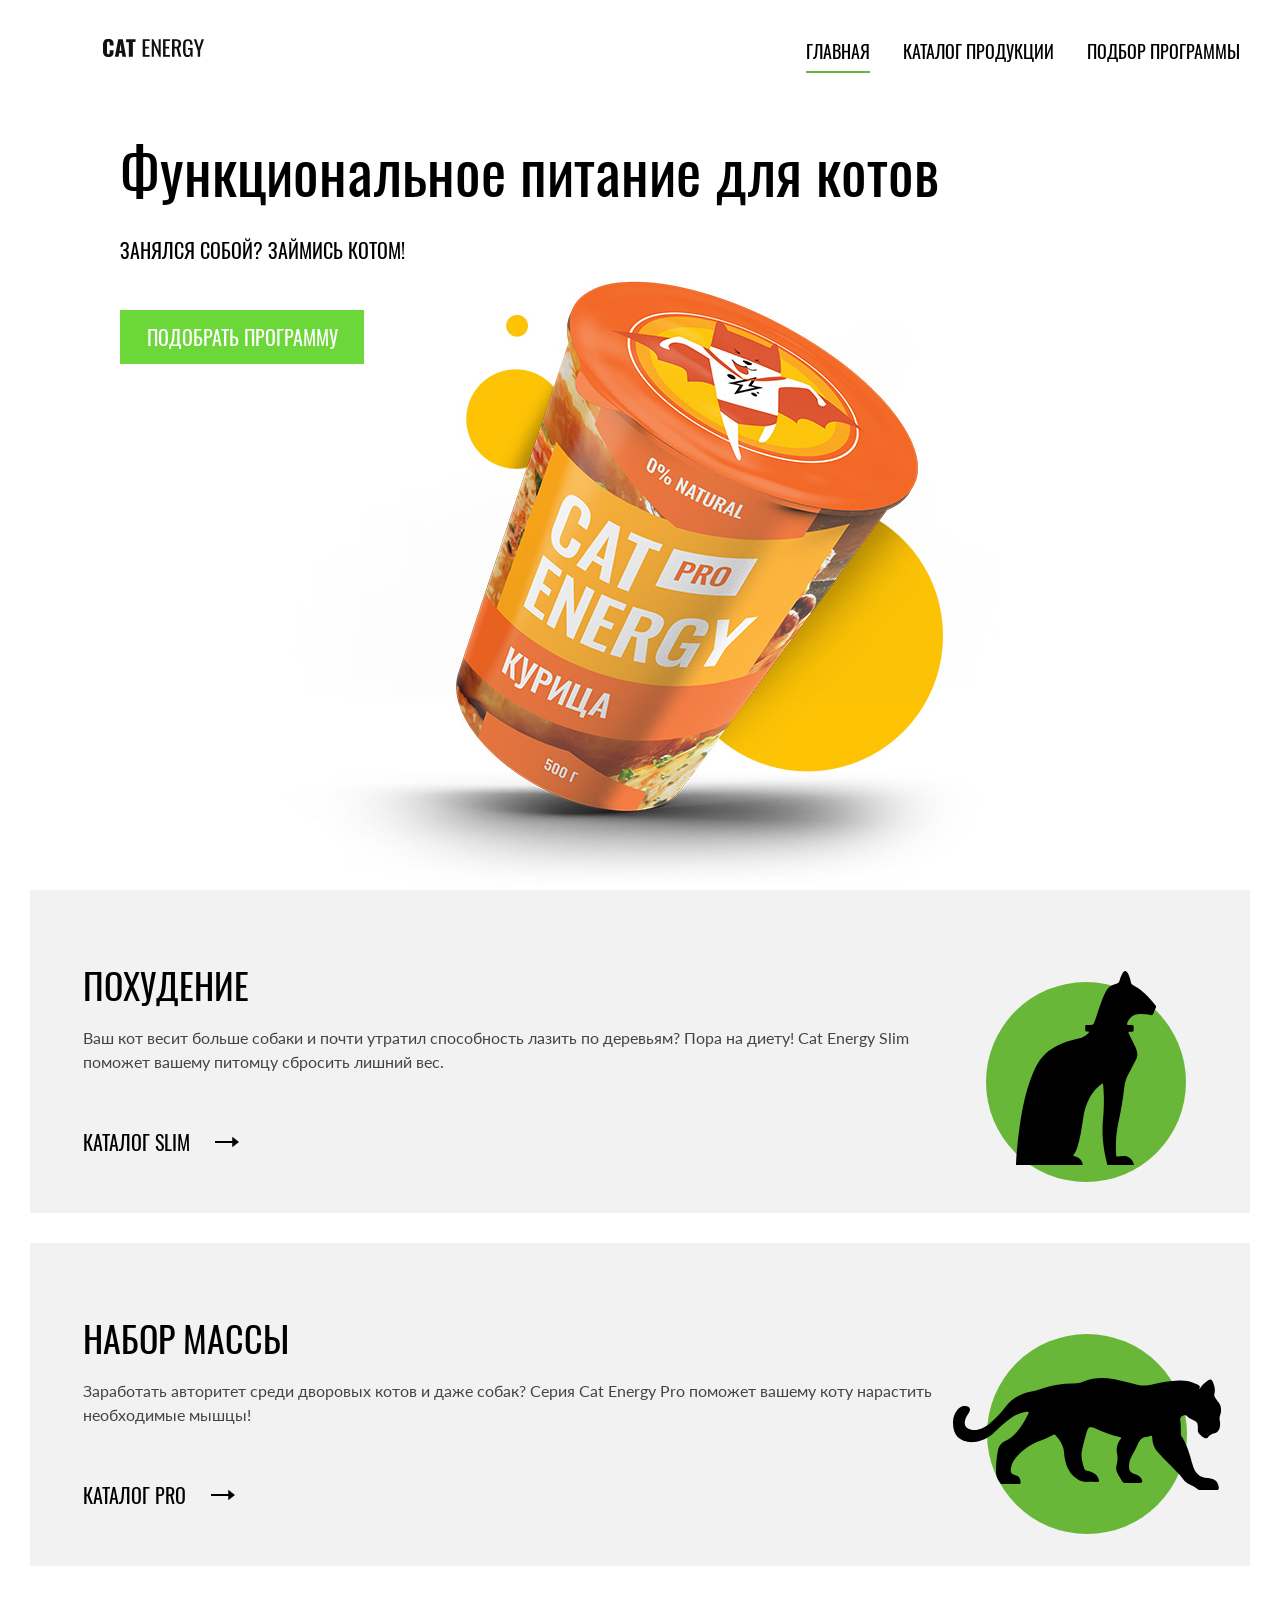
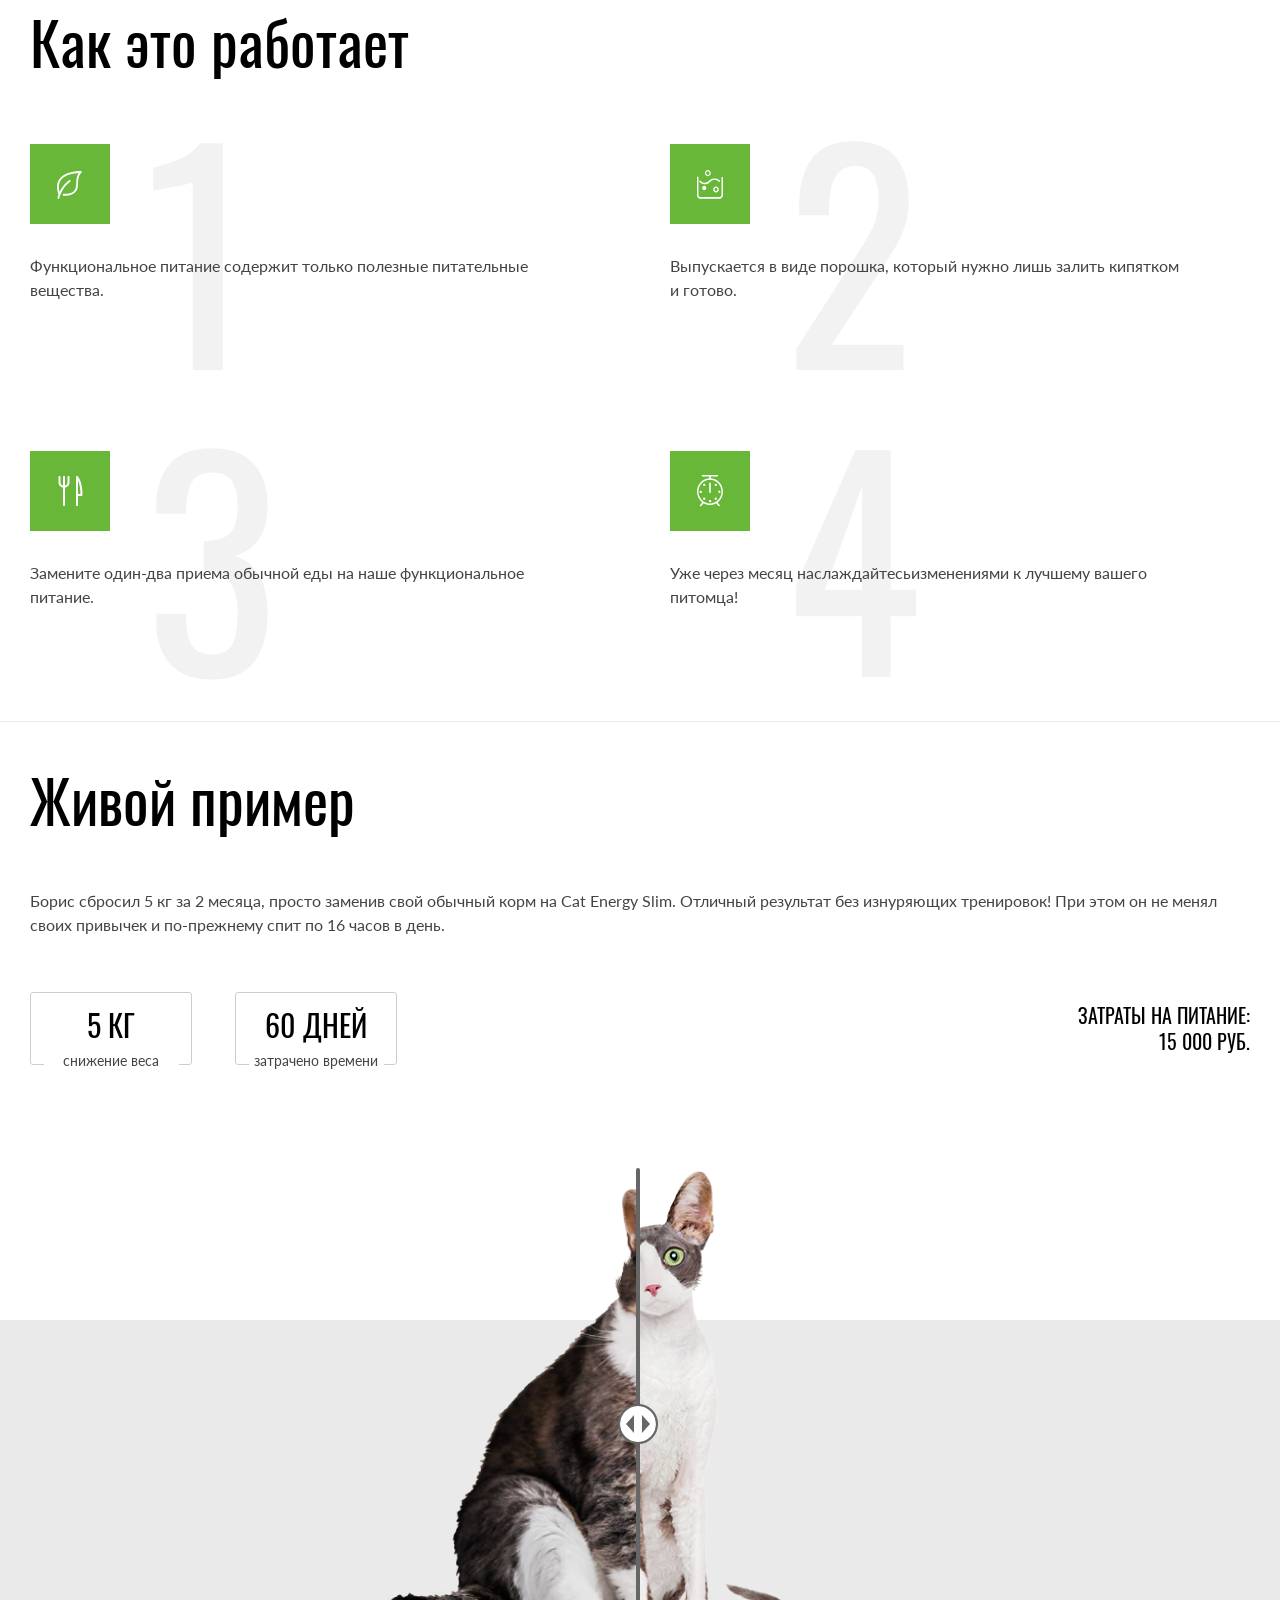
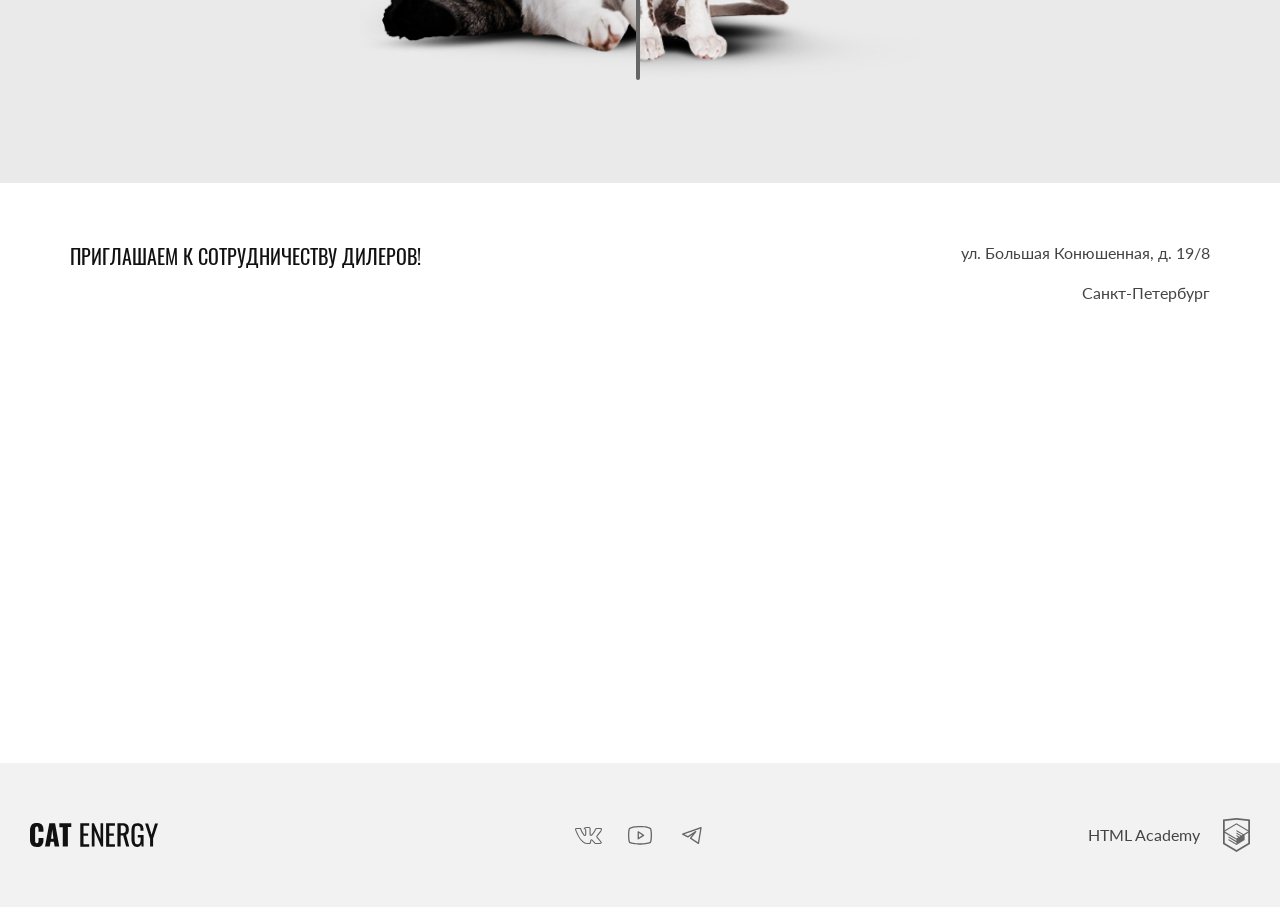
==== commit d607c91b: "Deploying to gh-pages from @ htmlacademy-adaptive/2534725-cat-energy-2@90f331cf63b8d0e6a1e6ca80f7712" ====
--- a/2/index.html
+++ b/2/index.html
@@ -1 +1 @@
-<!DOCTYPE html><html class="page" lang="ru"><head><meta charset="utf-8"><title>HTML Academy: Кэт энерджи</title><meta name="viewport" content="width=device-width,initial-scale=1"><link rel="stylesheet" href="styles/styles.css"><link rel="icon" href="favicon.ico"><link rel="icon" href="images/favicons/16.svg" type="image/svg+xml"><link rel="icon" href="images/favicons/32.svg" type="image/svg+xml"><link rel="apple-touch-icon" href="images/favicons/152.svg"><link rel="manifest" href="manifest.webmanifest"></head><body class="page__body"><header class="main-header main-header--index"><a class="main-header__logo logo" href="#"><span class="logo__pic-wrapper"><picture><source media="(min-width: 768px) and (max-width: 1439px)" srcset="images/logo-tablet.svg" type="image/svg+xml" width="60" height="50"><source media="(min-width: 1440px)" srcset="images/logo-desktop.svg" type="image/svg+xml" width="70" height="59"><img class="logo__pic" src="images/logo-mobile.svg" alt="лого" width="33" height="38"></picture></span><span class="logo__text-wrapper"><picture><source media="(min-width: 1440px)" srcset="images/logo-text-desktop.svg" type="image/svg+xml" width="118" height="21"><img class="logo__text" src="images/logo-text-mobile.svg" alt="лого" width="101" height="18"></picture></span></a><nav class="main-nav"><button class="main-nav__toggle" type="button"><span class="visually-hidden">Открыть меню</span></button><div class="main-nav__wrapper"><ul class="main-nav__list site-list site-list--index"><li class="site-list__item site-list__item--active"><a class="site-list__link site-list__link--current" href="index.html">Главная</a></li><li class="site-list__item"><a class="site-list__link" href="catalog.html">Каталог продукции</a></li><li class="site-list__item"><a class="site-list__link" href="form.html">Подбор программы</a></li></ul></div></nav></header><main class="main-container"><section class="preview"><h1 class="preview__main-title">Функциональное питание для котов</h1><p class="preview__main-subtitle">Занялся собой? Займись котом!</p><picture><source media="(min-width: 768px) and (max-width: 1439px)" type="image/png" srcset="images/tablet-can-of-feed.png, images/tablet-can-of-feed@2x.png 2x"><source media="(min-width: 1440px)" srcset="images/images/desktop-can-of-feed.png, images/desktop-can-of-feed@2x.png 2x" type="image/png"><img class="preview__img" src="images/mobile-can-of-feed.png" width="280" height="270" srcset="images/images/mobile-can-of-feed.png, images/mobile-can-of-feed@2x.png 2x" alt="банка с кормом со вкусом курицы"></picture><button class="button-all" type="button">подобрать программу</button></section><section class="programs"><h2 class="visually-hidden">Программа Питания</h2><ul class="programs__list"><li class="programs__item"><section class="program program--slim"><h3 class="program__second-title">Похудение</h3><p class="program__action">Ваш кот весит больше собаки и почти утратил способность лазить по деревьям? Пора нa диету! Cat Energy Slim поможет вашему питомцу сбросить лишний вес.</p><a class="program__link" href="#">каталог slim</a></section></li><li class="programs__item"><section class="program program--fat"><h3 class="program__second-title">Набор массы</h3><p class="program__action">Заработать авторитет среди дворовых котов и даже собак? Серия Cat Energy Pro поможет вашему коту нарастить необходимые мышцы!</p><a class="program__link" href="#">каталог pro</a></section></li></ul></section><section class="explanation"><h3 class="explanation__title">Как это работает</h3><ul class="explanation__list"><li class="explanation__item explanation__item--leaflet">Функциональное питание содержит только полезные питательные вещества.</li><li class="explanation__item explanation__item--chemicals">Выпускается в виде порошка, который нужно лишь залить кипятком и готово.</li><li class="explanation__item explanation__item--devices">Замените один-два приема обычной еды на наше функциональное питание.</li><li class="explanation__item explanation__item--time">Уже через месяц наслаждайтесьизменениями к лучшему вашего питомца!</li></ul></section><section class="example"><div class="example__wrapper"><h3 class="example__title">Живой пример</h3><p class="example__subtitle">Борис сбросил 5 кг за 2 месяца, просто заменив свой обычный корм на Cat Energy Slim. Отличный результат без изнуряющих тренировок! При этом он не менял своих привычек и по-прежнему спит по 16 часов в день.</p><div class="example__wrapper-cost"><ul class="example__list"><li class="example__item"><p class="example__results">5 КГ</p><p class="example__name">снижение веса</p></li><li class="example__item"><p class="example__results">60 ДНЕЙ</p><p class="example__name">затрачено времени</p></li></ul><p class="example__cost"><span class="example__cost-text">Затраты на питание:</span> <span class="example__cost-price">15 000 РУБ.</span></p></div></div><div class="slider"><div class="slider__before"><picture><source media="(min-width: 768px)" srcset="images/cat-thin-desktop.png, images/cat-thin-desktop@2x.png 2x" type="image/png"><img class="slider__image-before" src="images/cat-thin-mobile.png" width="280" height="256" srcset="images/cat-thin-mobile.png, images/cat-thin-mobile@2x.png 2x" alt="лого"></picture></div><div class="slider__after"><picture><source media="(min-width: 768px)" srcset="images/cat-fat-desktop.png, images/cat-fat-desktop@2x.png 2x" type="image/png"><img class="slider__image-after" src="images/cat-fat-mobile.png" width="280" height="256" srcset="images/cat-fat-mobile.png, images/cat-fat-mobile@2x.png 2x" alt="лого"></picture></div><button class="slider__button" type="button"><span class="visually-hidden">кнопка-слайдера</span></button></div></section></main><footer class="main-footer"><section class="contacts contacts--index"><div class="contacts__wrapper"><h2 class="contacts__title">Приглашаем к&nbsp;сотрудничеству дилеров!</h2><p class="contacts__address"><span class="contacts__street">ул. Большая Конюшенная, д. 19/8</span> <span class="contacts__city">Санкт-Петербург</span></p></div><picture><source media="(min-width: 768px) and (max-width: 1439px)" srcset="images/map-tablet.jpg" type="image/jpeg"><source media="(min-width: 1440px)" srcset="images/map-desktop.jpg" type="image/jpeg"><img class="contacts__map" src="images/map-mobile.jpg" width="320" height="362" alt="карта"></picture></section><div class="main-footer__social-wrap"><a class="main-footer__link" href="index.html"><img class="main-footer__name" src="images/footer-logo.svg" width="128" height="34" alt="серый логотип cat energy"></a><ul class="main-footer__socials-list"><li class="main-footer__socials-contacts-item"><a class="main-footer__socials-contacts-link" aria-label="Вконтакте" href="https://vk.com/htmlacademy"><svg class="main-footer__socials-contacts-link-svg" width="28" height="22" xmlns="http://www.w3.org/2000/svg"><path d="M1 5.33876C1 4.48373 1.5151 4.02268 2.54531 3.95562L6.51515 3.98077C6.78158 3.98077 6.95921 4.10651 7.04802 4.35799C7.45655 5.61538 7.91392 6.70094 8.42014 7.61465C8.92637 8.52835 9.58801 9.58038 10.4051 10.7707C10.4761 10.9216 10.5916 10.997 10.7514 10.997C10.8758 10.997 10.9735 10.9384 11.0445 10.821L11.1244 10.5444L11.1511 6.19379C11.1511 5.89201 11.0756 5.69083 10.9246 5.59024C10.7736 5.48965 10.4939 5.4142 10.0853 5.36391C9.76563 5.31361 9.60577 5.12919 9.60577 4.81065C9.60577 4.74359 9.61465 4.69329 9.63241 4.65976C10.0054 3.57002 11.0711 3.02515 12.8296 3.02515L14.3216 3C14.9966 3 15.5561 3.15927 16.0001 3.47781C16.4442 3.79635 16.6662 4.29931 16.6662 4.98669V10.6953C16.7906 10.7791 16.906 10.821 17.0126 10.821C17.279 10.821 17.5099 10.6701 17.7053 10.3683C19.6592 7.78649 20.716 6.05966 20.8759 5.18787C20.8759 5.1711 20.8936 5.12919 20.9291 5.06213C21.0535 4.81065 21.2577 4.5927 21.5419 4.40828C21.8261 4.22387 22.0748 4.09813 22.288 4.03107C22.359 3.99753 22.4389 3.98077 22.5277 3.98077H26.6574L26.9239 4.00592C27.2791 4.00592 27.5544 4.16519 27.7498 4.48373C27.8209 4.58432 27.8697 4.69329 27.8964 4.81065C27.923 4.92801 27.9408 5.04536 27.9496 5.16272C27.9585 5.28008 27.963 5.34714 27.963 5.36391V5.53994C27.8386 6.22732 27.5233 6.9608 27.0171 7.74038C26.5109 8.51997 25.867 9.36243 25.0855 10.2678C24.304 11.1731 23.8155 11.7682 23.6201 12.0533C23.4603 12.2544 23.3803 12.4389 23.3803 12.6065C23.3803 12.7406 23.4514 12.8915 23.5935 13.0592L27.4834 17.6864C27.6965 17.9546 27.8031 18.248 27.8031 18.5666C27.8031 18.9522 27.6432 19.2707 27.3235 19.5222C27.0038 19.7737 26.6219 19.9162 26.1779 19.9497L25.7249 19.9749H21.6752C21.6574 19.9749 21.6219 19.979 21.5686 19.9874C21.5153 19.9958 21.4798 20 21.462 20C21.0712 20 20.7071 19.8407 20.3696 19.5222C20.2453 19.3881 19.4105 18.3989 17.8652 16.5547C17.7764 16.4374 17.652 16.3284 17.4922 16.2278C17.4211 16.4961 17.3279 16.8817 17.2124 17.3846C17.097 17.8876 17.0126 18.248 16.9593 18.466L16.8794 18.8935C16.7018 19.4803 16.3287 19.8323 15.7604 19.9497L15.3874 19.9749H12.7763C11.3021 19.9749 9.83224 19.3378 8.36686 18.0636C6.90148 16.7894 5.58264 15.1423 4.41034 13.122C3.23803 11.1018 2.14566 8.75049 1.13322 6.06805C1.04441 5.8501 1 5.607 1 5.33876ZM17.0126 11.8521C16.6396 11.8521 16.3021 11.7557 16.0001 11.5629C15.6982 11.3701 15.5472 11.106 15.5472 10.7707V4.98669C15.5472 4.65138 15.4584 4.41248 15.2808 4.26997C15.1032 4.12747 14.7923 4.05621 14.3483 4.05621L12.8296 4.10651C12.0658 4.10651 11.4886 4.23225 11.0978 4.48373C11.8793 4.8358 12.2701 5.40582 12.2701 6.19379V10.6198C12.2346 11.039 12.0569 11.3868 11.7372 11.6635C11.4175 11.9401 11.0623 12.0784 10.6715 12.0784C10.1386 12.0784 9.7301 11.8353 9.44591 11.3491C8.06046 9.37081 7.03025 7.4931 6.35529 5.71598L6.1155 5.06213L2.57195 5.03698C2.34104 5.03698 2.21227 5.04956 2.18562 5.0747C2.15898 5.09985 2.14566 5.1711 2.14566 5.28846C2.14566 5.43935 2.16342 5.59862 2.19895 5.76627L2.75845 7.17456C4.25048 10.8126 5.87127 13.6795 7.62085 15.7751C9.37042 17.8708 11.0889 18.9186 12.7763 18.9186H15.4406C15.5472 18.9186 15.6271 18.8893 15.6804 18.8306C15.7337 18.7719 15.7781 18.6588 15.8136 18.4911L15.8669 18.2396L16.3732 16.0266C16.5152 15.7249 16.6396 15.5237 16.7462 15.4231C16.9415 15.2387 17.1725 15.1465 17.4389 15.1465C17.8652 15.1465 18.3003 15.3895 18.7444 15.8757L21.0091 18.5917C21.1512 18.8097 21.3022 18.9186 21.462 18.9186H25.8581C26.391 18.9186 26.6574 18.7929 26.6574 18.5414C26.6574 18.4576 26.6308 18.3738 26.5775 18.2899L22.7142 13.7382C22.4123 13.3861 22.2613 13.0089 22.2613 12.6065C22.2613 12.2041 22.4034 11.8185 22.6876 11.4497C22.9185 11.1144 23.367 10.557 24.0331 9.77737C24.6992 8.99778 25.2809 8.26849 25.7782 7.5895C26.2756 6.9105 26.6042 6.29438 26.764 5.74112L26.8439 5.4142C26.8262 5.38067 26.8173 5.32618 26.8173 5.25074C26.8173 5.1753 26.8084 5.11243 26.7907 5.06213H22.6077C22.3412 5.16272 22.1281 5.31361 21.9682 5.51479L21.8084 5.9926C21.3643 7.14941 20.2009 8.93491 18.3181 11.3491C17.9451 11.6844 17.5099 11.8521 17.0126 11.8521Z" fill="currentColor"/></svg></a></li><li class="main-footer__socials-contacts-item"><a class="main-footer__socials-contacts-link" aria-label="Ютуб" href="https://www.youtube.com/user/htmlacademyru"><svg class="main-footer__socials-contacts-link-svg" width="28" height="22" xmlns="http://www.w3.org/2000/svg"><path d="M17.8509 10.7927L12.6145 7.30184C12.5159 7.23691 12.4016 7.19985 12.2837 7.19459C12.1657 7.18934 12.0486 7.21608 11.9446 7.27198C11.8406 7.32789 11.7537 7.41087 11.693 7.51215C11.6324 7.61343 11.6002 7.72924 11.6 7.84729V14.8291C11.6001 14.9481 11.6327 15.0648 11.6942 15.1667C11.7557 15.2686 11.8438 15.3518 11.9491 15.4073C12.0524 15.4631 12.1691 15.4895 12.2864 15.4837C12.4037 15.478 12.5172 15.4402 12.6145 15.3746L17.8509 11.8837C17.9409 11.8239 18.0148 11.7429 18.0658 11.6477C18.1169 11.5526 18.1436 11.4462 18.1436 11.3382C18.1436 11.2302 18.1169 11.1239 18.0658 11.0287C18.0148 10.9335 17.9409 10.8525 17.8509 10.7927ZM12.9091 13.6073V9.06911L16.3127 11.3382L12.9091 13.6073ZM25.3891 5.04366C25.2942 4.67547 25.1131 4.33511 24.8609 4.05061C24.6086 3.76611 24.2924 3.54561 23.9382 3.40729C20.2182 1.9782 14.2509 2.00002 14 2.00002C13.7491 2.00002 7.78182 1.9782 4.06182 3.40729C3.70764 3.54561 3.3914 3.76611 3.13914 4.05061C2.88689 4.33511 2.70584 4.67547 2.61091 5.04366C2.32727 6.11275 2 8.07638 2 11.3382C2 14.6 2.32727 16.5637 2.61091 17.6327C2.70584 18.0009 2.88689 18.3413 3.13914 18.6258C3.3914 18.9103 3.70764 19.1308 4.06182 19.2691C7.78182 20.6982 13.7491 20.6764 14 20.6764H14.0764C14.8291 20.6764 20.3927 20.6327 23.9382 19.2691C24.2924 19.1308 24.6086 18.9103 24.8609 18.6258C25.1131 18.3413 25.2942 18.0009 25.3891 17.6327C25.6727 16.5637 26 14.6 26 11.3382C26 8.07638 25.6727 6.11275 25.3891 5.04366ZM24.1236 17.3055C24.0807 17.472 23.999 17.6259 23.8853 17.7548C23.7715 17.8838 23.6289 17.984 23.4691 18.0473C19.9782 19.3891 14.0655 19.3673 14 19.3673C13.9345 19.3673 8.02182 19.3891 4.53091 18.0473C4.37107 17.984 4.22846 17.8838 4.11471 17.7548C4.00096 17.6259 3.91929 17.472 3.87636 17.3055C3.61455 16.3018 3.30909 14.4582 3.30909 11.3382C3.30909 8.2182 3.61455 6.37457 3.87636 5.37093C3.91929 5.20445 4.00096 5.05047 4.11471 4.92156C4.22846 4.79264 4.37107 4.69243 4.53091 4.62911C8.02182 3.28729 13.9345 3.30911 14 3.30911C14.0655 3.30911 19.9782 3.28729 23.4691 4.62911C23.6289 4.69243 23.7715 4.79264 23.8853 4.92156C23.999 5.05047 24.0807 5.20445 24.1236 5.37093C24.3855 6.37457 24.6909 8.2182 24.6909 11.3382C24.6909 14.4582 24.3855 16.3018 24.1236 17.3055Z" fill="currentColor"/></svg></a></li><li class="main-footer__socials-contacts-item"><a class="main-footer__socials-contacts-link" aria-label="Телеграмм" href="https://t.me/htmlacademy"><svg class="main-footer__socials-contacts-link-svg" width="28" height="22" xmlns="http://www.w3.org/2000/svg"><path d="M23.4608 3.15291C23.6393 3.30222 23.7255 3.5349 23.6872 3.76448L21.0611 19.5214C21.0244 19.7411 20.8789 19.9273 20.6745 20.0159C20.47 20.1045 20.2346 20.0833 20.0493 19.9597L12.1708 14.7074C12.0177 14.6054 11.9145 14.4437 11.8862 14.2619C11.858 14.08 11.9074 13.8947 12.0223 13.751L14.633 10.4877L10.273 13.3944C10.077 13.525 9.82597 13.5407 9.61524 13.4353L4.36293 10.8092C4.12769 10.6915 3.98535 10.4449 4.0012 10.1824C4.01705 9.91983 4.18804 9.6921 4.43573 9.60364L22.8188 3.03826C23.038 2.95998 23.2822 3.00359 23.4608 3.15291ZM6.32626 10.3228L9.86168 12.0905L17.4231 7.0495C17.6925 6.86994 18.0525 6.91349 18.2712 7.1521C18.49 7.3907 18.5022 7.75314 18.3 8.00591L13.495 14.0121L19.9328 18.3039L22.2083 4.65058L6.32626 10.3228Z" fill="currentColor"/></svg></a></li></ul><a class="main-footer__logo-link" href="#"><span class="main-footer__logo-link-text">HTML Academy</span> <img class="main-footer__logo-link-img" src="images/html-academy.svg" alt="значок html academy" width="27" height="34"></a></div></footer></body></html>+<!DOCTYPE html><html class="page" lang="ru"><head><meta charset="utf-8"><title>HTML Academy: Кэт энерджи</title><meta name="viewport" content="width=device-width,initial-scale=1"><link rel="stylesheet" href="styles/styles.css"><link rel="icon" href="favicon.ico"><link rel="icon" href="images/favicons/16.svg" type="image/svg+xml"><link rel="icon" href="images/favicons/32.svg" type="image/svg+xml"><link rel="apple-touch-icon" href="images/favicons/152.svg"><link rel="manifest" href="manifest.webmanifest"></head><body class="page__body"><header class="main-header main-header--index"><a class="main-header__logo logo" href="#"><span class="logo__pic-wrapper"><picture><source media="(min-width: 768px) and (max-width: 1439px)" srcset="images/logo-tablet.svg" type="image/svg+xml" width="60" height="50"><source media="(min-width: 1440px)" srcset="images/logo-desktop.svg" type="image/svg+xml" width="70" height="59"><img class="logo__pic" src="images/logo-mobile.svg" alt="лого" width="33" height="38"></picture></span><span class="logo__text-wrapper"><picture><source media="(min-width: 1440px)" srcset="images/logo-text-desktop.svg" type="image/svg+xml" width="118" height="21"><img class="logo__text" src="images/logo-text-mobile.svg" alt="лого" width="101" height="18"></picture></span></a><nav class="main-nav"><button class="main-nav__toggle" type="button"><span class="visually-hidden">Открыть меню</span></button><div class="main-nav__wrapper"><ul class="main-nav__list site-list site-list--index"><li class="site-list__item site-list__item--active"><a class="site-list__link site-list__link--current" href="index.html">Главная</a></li><li class="site-list__item"><a class="site-list__link" href="catalog.html">Каталог продукции</a></li><li class="site-list__item"><a class="site-list__link" href="form.html">Подбор программы</a></li></ul></div></nav></header><main class="main-container"><section class="preview"><h1 class="preview__main-title">Функциональное питание для котов</h1><p class="preview__main-subtitle">Занялся собой? Займись котом!</p><picture><source media="(min-width: 768px) and (max-width: 1439px)" type="image/png" srcset="images/tablet-can-of-feed.png, images/tablet-can-of-feed@2x.png 2x"><source media="(min-width: 1440px)" srcset="images/images/desktop-can-of-feed.png, images/desktop-can-of-feed@2x.png 2x" type="image/png"><img class="preview__img" src="images/mobile-can-of-feed.png" width="280" height="270" srcset="images/images/mobile-can-of-feed.png, images/mobile-can-of-feed@2x.png 2x" alt="банка с кормом со вкусом курицы"></picture><button class="button-all" type="button">подобрать программу</button></section><section class="programs"><h2 class="visually-hidden">Программа Питания</h2><ul class="programs__list"><li class="programs__item"><section class="program program--slim"><h3 class="program__second-title">Похудение</h3><p class="program__action">Ваш кот весит больше собаки и почти утратил способность лазить по деревьям? Пора нa диету! Cat Energy Slim поможет вашему питомцу сбросить лишний вес.</p><a class="program__link" href="#">каталог slim</a></section></li><li class="programs__item"><section class="program program--fat"><h3 class="program__second-title">Набор массы</h3><p class="program__action">Заработать авторитет среди дворовых котов и даже собак? Серия Cat Energy Pro поможет вашему коту нарастить необходимые мышцы!</p><a class="program__link" href="#">каталог pro</a></section></li></ul></section><section class="explanation"><h3 class="explanation__title">Как это работает</h3><ul class="explanation__list"><li class="explanation__item explanation__item--leaflet">Функциональное питание содержит только полезные питательные вещества.</li><li class="explanation__item explanation__item--chemicals">Выпускается в виде порошка, который нужно лишь залить кипятком и готово.</li><li class="explanation__item explanation__item--devices">Замените один-два приема обычной еды на наше функциональное питание.</li><li class="explanation__item explanation__item--time">Уже через месяц наслаждайтесьизменениями к лучшему вашего питомца!</li></ul></section><section class="example"><div class="example__wrapper"><h3 class="example__title">Живой пример</h3><p class="example__subtitle">Борис сбросил 5 кг за 2 месяца, просто заменив свой обычный корм на Cat Energy Slim. Отличный результат без изнуряющих тренировок! При этом он не менял своих привычек и по-прежнему спит по 16 часов в день.</p><div class="example__wrapper-cost"><ul class="example__list"><li class="example__item"><p class="example__results">5 КГ</p><p class="example__name">снижение веса</p></li><li class="example__item"><p class="example__results">60 ДНЕЙ</p><p class="example__name">затрачено времени</p></li></ul><p class="example__cost"><span class="example__cost-text">Затраты на питание:</span> <span class="example__cost-price">15 000 РУБ.</span></p></div></div><div class="slider"><div class="slider__before"><picture><source media="(min-width: 768px)" srcset="images/cat-thin-desktop.png, images/cat-thin-desktop@2x.png 2x" type="image/png"><img class="slider__image-before" src="images/cat-thin-mobile.png" width="280" height="256" srcset="images/cat-thin-mobile.png, images/cat-thin-mobile@2x.png 2x" alt="лого"></picture></div><div class="slider__after"><picture><source media="(min-width: 768px)" srcset="images/cat-fat-desktop.png, images/cat-fat-desktop@2x.png 2x" type="image/png"><img class="slider__image-after" src="images/cat-fat-mobile.png" width="280" height="256" srcset="images/cat-fat-mobile.png, images/cat-fat-mobile@2x.png 2x" alt="лого"></picture></div><button class="slider__button" type="button"><span class="visually-hidden">кнопка-слайдера</span></button></div></section></main><footer class="main-footer"><section class="contacts contacts--index"><div class="contacts__wrapper"><h2 class="contacts__title">Приглашаем к&nbsp;сотрудничеству дилеров!</h2><p class="contacts__address"><span class="contacts__street">ул. Большая Конюшенная, д. 19/8</span> <span class="contacts__city">Санкт-Петербург</span></p></div><iframe src="https://yandex.ru/map-widget/v1/?ll=30.323036%2C59.938631&mode=search&ol=geo&ouri=ymapsbm1%3A%2F%2Fgeo%3Fdata%3DCgg1NzM5NDE4NBJh0KDQvtGB0YHQuNGPLCDQodCw0L3QutGCLdCf0LXRgtC10YDQsdGD0YDQsywg0JHQvtC70YzRiNCw0Y8g0JrQvtC90Y7RiNC10L3QvdCw0Y8g0YPQu9C40YbQsCwgMTkvOCIKDZaV8kEVKcFvQg%2C%2C&z=16.9" width="766" height="560" allowfullscreen title="Офис компании по адресу набережная реки Карповки, 5, литера П, Санкт-Петербург"></iframe></section><div class="main-footer__social-wrap"><a class="main-footer__link" href="index.html"><img class="main-footer__name" src="images/footer-logo.svg" width="128" height="34" alt="серый логотип cat energy"></a><ul class="main-footer__socials-list"><li class="main-footer__socials-contacts-item"><a class="main-footer__socials-contacts-link" aria-label="Вконтакте" href="https://vk.com/htmlacademy"><svg class="main-footer__socials-contacts-link-svg" width="28" height="22" xmlns="http://www.w3.org/2000/svg"><path d="M1 5.33876C1 4.48373 1.5151 4.02268 2.54531 3.95562L6.51515 3.98077C6.78158 3.98077 6.95921 4.10651 7.04802 4.35799C7.45655 5.61538 7.91392 6.70094 8.42014 7.61465C8.92637 8.52835 9.58801 9.58038 10.4051 10.7707C10.4761 10.9216 10.5916 10.997 10.7514 10.997C10.8758 10.997 10.9735 10.9384 11.0445 10.821L11.1244 10.5444L11.1511 6.19379C11.1511 5.89201 11.0756 5.69083 10.9246 5.59024C10.7736 5.48965 10.4939 5.4142 10.0853 5.36391C9.76563 5.31361 9.60577 5.12919 9.60577 4.81065C9.60577 4.74359 9.61465 4.69329 9.63241 4.65976C10.0054 3.57002 11.0711 3.02515 12.8296 3.02515L14.3216 3C14.9966 3 15.5561 3.15927 16.0001 3.47781C16.4442 3.79635 16.6662 4.29931 16.6662 4.98669V10.6953C16.7906 10.7791 16.906 10.821 17.0126 10.821C17.279 10.821 17.5099 10.6701 17.7053 10.3683C19.6592 7.78649 20.716 6.05966 20.8759 5.18787C20.8759 5.1711 20.8936 5.12919 20.9291 5.06213C21.0535 4.81065 21.2577 4.5927 21.5419 4.40828C21.8261 4.22387 22.0748 4.09813 22.288 4.03107C22.359 3.99753 22.4389 3.98077 22.5277 3.98077H26.6574L26.9239 4.00592C27.2791 4.00592 27.5544 4.16519 27.7498 4.48373C27.8209 4.58432 27.8697 4.69329 27.8964 4.81065C27.923 4.92801 27.9408 5.04536 27.9496 5.16272C27.9585 5.28008 27.963 5.34714 27.963 5.36391V5.53994C27.8386 6.22732 27.5233 6.9608 27.0171 7.74038C26.5109 8.51997 25.867 9.36243 25.0855 10.2678C24.304 11.1731 23.8155 11.7682 23.6201 12.0533C23.4603 12.2544 23.3803 12.4389 23.3803 12.6065C23.3803 12.7406 23.4514 12.8915 23.5935 13.0592L27.4834 17.6864C27.6965 17.9546 27.8031 18.248 27.8031 18.5666C27.8031 18.9522 27.6432 19.2707 27.3235 19.5222C27.0038 19.7737 26.6219 19.9162 26.1779 19.9497L25.7249 19.9749H21.6752C21.6574 19.9749 21.6219 19.979 21.5686 19.9874C21.5153 19.9958 21.4798 20 21.462 20C21.0712 20 20.7071 19.8407 20.3696 19.5222C20.2453 19.3881 19.4105 18.3989 17.8652 16.5547C17.7764 16.4374 17.652 16.3284 17.4922 16.2278C17.4211 16.4961 17.3279 16.8817 17.2124 17.3846C17.097 17.8876 17.0126 18.248 16.9593 18.466L16.8794 18.8935C16.7018 19.4803 16.3287 19.8323 15.7604 19.9497L15.3874 19.9749H12.7763C11.3021 19.9749 9.83224 19.3378 8.36686 18.0636C6.90148 16.7894 5.58264 15.1423 4.41034 13.122C3.23803 11.1018 2.14566 8.75049 1.13322 6.06805C1.04441 5.8501 1 5.607 1 5.33876ZM17.0126 11.8521C16.6396 11.8521 16.3021 11.7557 16.0001 11.5629C15.6982 11.3701 15.5472 11.106 15.5472 10.7707V4.98669C15.5472 4.65138 15.4584 4.41248 15.2808 4.26997C15.1032 4.12747 14.7923 4.05621 14.3483 4.05621L12.8296 4.10651C12.0658 4.10651 11.4886 4.23225 11.0978 4.48373C11.8793 4.8358 12.2701 5.40582 12.2701 6.19379V10.6198C12.2346 11.039 12.0569 11.3868 11.7372 11.6635C11.4175 11.9401 11.0623 12.0784 10.6715 12.0784C10.1386 12.0784 9.7301 11.8353 9.44591 11.3491C8.06046 9.37081 7.03025 7.4931 6.35529 5.71598L6.1155 5.06213L2.57195 5.03698C2.34104 5.03698 2.21227 5.04956 2.18562 5.0747C2.15898 5.09985 2.14566 5.1711 2.14566 5.28846C2.14566 5.43935 2.16342 5.59862 2.19895 5.76627L2.75845 7.17456C4.25048 10.8126 5.87127 13.6795 7.62085 15.7751C9.37042 17.8708 11.0889 18.9186 12.7763 18.9186H15.4406C15.5472 18.9186 15.6271 18.8893 15.6804 18.8306C15.7337 18.7719 15.7781 18.6588 15.8136 18.4911L15.8669 18.2396L16.3732 16.0266C16.5152 15.7249 16.6396 15.5237 16.7462 15.4231C16.9415 15.2387 17.1725 15.1465 17.4389 15.1465C17.8652 15.1465 18.3003 15.3895 18.7444 15.8757L21.0091 18.5917C21.1512 18.8097 21.3022 18.9186 21.462 18.9186H25.8581C26.391 18.9186 26.6574 18.7929 26.6574 18.5414C26.6574 18.4576 26.6308 18.3738 26.5775 18.2899L22.7142 13.7382C22.4123 13.3861 22.2613 13.0089 22.2613 12.6065C22.2613 12.2041 22.4034 11.8185 22.6876 11.4497C22.9185 11.1144 23.367 10.557 24.0331 9.77737C24.6992 8.99778 25.2809 8.26849 25.7782 7.5895C26.2756 6.9105 26.6042 6.29438 26.764 5.74112L26.8439 5.4142C26.8262 5.38067 26.8173 5.32618 26.8173 5.25074C26.8173 5.1753 26.8084 5.11243 26.7907 5.06213H22.6077C22.3412 5.16272 22.1281 5.31361 21.9682 5.51479L21.8084 5.9926C21.3643 7.14941 20.2009 8.93491 18.3181 11.3491C17.9451 11.6844 17.5099 11.8521 17.0126 11.8521Z" fill="currentColor"/></svg></a></li><li class="main-footer__socials-contacts-item"><a class="main-footer__socials-contacts-link" aria-label="Ютуб" href="https://www.youtube.com/user/htmlacademyru"><svg class="main-footer__socials-contacts-link-svg" width="28" height="22" xmlns="http://www.w3.org/2000/svg"><path d="M17.8509 10.7927L12.6145 7.30184C12.5159 7.23691 12.4016 7.19985 12.2837 7.19459C12.1657 7.18934 12.0486 7.21608 11.9446 7.27198C11.8406 7.32789 11.7537 7.41087 11.693 7.51215C11.6324 7.61343 11.6002 7.72924 11.6 7.84729V14.8291C11.6001 14.9481 11.6327 15.0648 11.6942 15.1667C11.7557 15.2686 11.8438 15.3518 11.9491 15.4073C12.0524 15.4631 12.1691 15.4895 12.2864 15.4837C12.4037 15.478 12.5172 15.4402 12.6145 15.3746L17.8509 11.8837C17.9409 11.8239 18.0148 11.7429 18.0658 11.6477C18.1169 11.5526 18.1436 11.4462 18.1436 11.3382C18.1436 11.2302 18.1169 11.1239 18.0658 11.0287C18.0148 10.9335 17.9409 10.8525 17.8509 10.7927ZM12.9091 13.6073V9.06911L16.3127 11.3382L12.9091 13.6073ZM25.3891 5.04366C25.2942 4.67547 25.1131 4.33511 24.8609 4.05061C24.6086 3.76611 24.2924 3.54561 23.9382 3.40729C20.2182 1.9782 14.2509 2.00002 14 2.00002C13.7491 2.00002 7.78182 1.9782 4.06182 3.40729C3.70764 3.54561 3.3914 3.76611 3.13914 4.05061C2.88689 4.33511 2.70584 4.67547 2.61091 5.04366C2.32727 6.11275 2 8.07638 2 11.3382C2 14.6 2.32727 16.5637 2.61091 17.6327C2.70584 18.0009 2.88689 18.3413 3.13914 18.6258C3.3914 18.9103 3.70764 19.1308 4.06182 19.2691C7.78182 20.6982 13.7491 20.6764 14 20.6764H14.0764C14.8291 20.6764 20.3927 20.6327 23.9382 19.2691C24.2924 19.1308 24.6086 18.9103 24.8609 18.6258C25.1131 18.3413 25.2942 18.0009 25.3891 17.6327C25.6727 16.5637 26 14.6 26 11.3382C26 8.07638 25.6727 6.11275 25.3891 5.04366ZM24.1236 17.3055C24.0807 17.472 23.999 17.6259 23.8853 17.7548C23.7715 17.8838 23.6289 17.984 23.4691 18.0473C19.9782 19.3891 14.0655 19.3673 14 19.3673C13.9345 19.3673 8.02182 19.3891 4.53091 18.0473C4.37107 17.984 4.22846 17.8838 4.11471 17.7548C4.00096 17.6259 3.91929 17.472 3.87636 17.3055C3.61455 16.3018 3.30909 14.4582 3.30909 11.3382C3.30909 8.2182 3.61455 6.37457 3.87636 5.37093C3.91929 5.20445 4.00096 5.05047 4.11471 4.92156C4.22846 4.79264 4.37107 4.69243 4.53091 4.62911C8.02182 3.28729 13.9345 3.30911 14 3.30911C14.0655 3.30911 19.9782 3.28729 23.4691 4.62911C23.6289 4.69243 23.7715 4.79264 23.8853 4.92156C23.999 5.05047 24.0807 5.20445 24.1236 5.37093C24.3855 6.37457 24.6909 8.2182 24.6909 11.3382C24.6909 14.4582 24.3855 16.3018 24.1236 17.3055Z" fill="currentColor"/></svg></a></li><li class="main-footer__socials-contacts-item"><a class="main-footer__socials-contacts-link" aria-label="Телеграмм" href="https://t.me/htmlacademy"><svg class="main-footer__socials-contacts-link-svg" width="28" height="22" xmlns="http://www.w3.org/2000/svg"><path d="M23.4608 3.15291C23.6393 3.30222 23.7255 3.5349 23.6872 3.76448L21.0611 19.5214C21.0244 19.7411 20.8789 19.9273 20.6745 20.0159C20.47 20.1045 20.2346 20.0833 20.0493 19.9597L12.1708 14.7074C12.0177 14.6054 11.9145 14.4437 11.8862 14.2619C11.858 14.08 11.9074 13.8947 12.0223 13.751L14.633 10.4877L10.273 13.3944C10.077 13.525 9.82597 13.5407 9.61524 13.4353L4.36293 10.8092C4.12769 10.6915 3.98535 10.4449 4.0012 10.1824C4.01705 9.91983 4.18804 9.6921 4.43573 9.60364L22.8188 3.03826C23.038 2.95998 23.2822 3.00359 23.4608 3.15291ZM6.32626 10.3228L9.86168 12.0905L17.4231 7.0495C17.6925 6.86994 18.0525 6.91349 18.2712 7.1521C18.49 7.3907 18.5022 7.75314 18.3 8.00591L13.495 14.0121L19.9328 18.3039L22.2083 4.65058L6.32626 10.3228Z" fill="currentColor"/></svg></a></li></ul><a class="main-footer__logo-link" href="#"><span class="main-footer__logo-link-text">HTML Academy</span> <img class="main-footer__logo-link-img" src="images/html-academy.svg" alt="значок html academy" width="27" height="34"></a></div></footer></body></html>
--- a/2/styles/styles.css
+++ b/2/styles/styles.css
@@ -1 +1 @@
-picture{display:contents}@font-face{font-family:Oswald;font-style:normal;font-weight:"400";src:url(../fonts/oswald/oswaldregular.woff2)format("woff2");font-display:swap}@font-face{font-family:Lato;font-style:normal;font-weight:"400";src:url(../fonts/lato/Lato-Regular.woff2)format("woff2");font-display:swap}.visually-hidden{clip:rect(0 0 0 0);border:0;width:1px;height:1px;margin:-1px;padding:0;position:absolute;overflow:hidden}.picture{display:contents}.page__body{color:#000;flex-direction:column;min-width:320px;min-height:100%;margin:0;font-family:Lato,sans-serif;font-size:18px;line-height:21px;display:flex}.main-header{flex-direction:column;padding:13px 20px 10px;display:flex;position:relative}.logo:hover{opacity:.8}.logo:active{opacity:.6}@media (width>=768px){.main-header{grid-template-columns:174px 1fr;gap:94px;padding-top:25px;padding-left:30px;padding-right:30px;display:grid}}@media (width>=1440px){.main-header{grid-template-columns:210px 1fr;gap:94px;padding:60px 110px;display:grid}.main-header--index{z-index:10;position:absolute;top:0;left:0;right:0}}.main-footer{background-color:#f2f2f2;padding:0 0 40px}.main-footer__socials-list{border-top:1px solid #d9d9d9;border-bottom:1px solid #d9d9d9;justify-content:center;gap:24px;margin:0;padding:20px 0;list-style:none;display:flex}.main-footer__socials-contacts-link{color:#666;display:flex}.main-footer__socials-contacts-link:hover{color:#68b738}.main-footer__socials-contacts-link:active{color:#68b738;opacity:.3}.main-footer__socials-contacts-link-svg{display:block}.main-footer__name{margin-bottom:15px}.main-footer__social-wrap{text-align:center;padding-top:40px;padding-left:20px;padding-right:20px}.main-footer__socials-contacts-item{flex-direction:column;align-items:center;display:flex}.main-footer__link{justify-content:center;display:flex}.main-footer__logo-link{color:#444;justify-content:space-between;align-items:center;margin-top:20px;font-family:Lato,sans-serif;font-size:16px;font-weight:400;line-height:125%;text-decoration:none;display:flex}.main-footer__logo-link-text:hover{color:#444}.main-footer__logo-link-text:active{color:#444;opacity:.3}.main-footer__logo-link:hover .main-footer__logo-link-img{background-color:#68b738;-webkit-mask-image:url(../images/html-academy.svg);mask-image:url(../images/html-academy.svg);-webkit-mask-position:50%;mask-position:50%;-webkit-mask-repeat:no-repeat;mask-repeat:no-repeat}.main-footer__logo-link:active .main-footer__logo-link-img{color:#68b738;opacity:.3}.main-footer__logo-link-text{color:#444;font-family:Lato,sans-serif;font-size:16px;font-weight:400;line-height:125%}@media (width>=768px){.main-footer{padding:0 0 55px}.main-footer__social-wrap{grid-template-columns:1fr 1fr 1fr;align-items:center;padding-top:55px;padding-left:30px;padding-right:30px;display:grid}.main-footer__link{justify-self:start}.main-footer__logo-link{justify-self:end;gap:23px;margin:0}.main-footer__name{margin:0}.main-footer__socials-list{border:none;margin:0;padding:0}.main-footer__logo-link{gap:23px;margin:0}}@media (width>=1440px){.main-footer{padding:0 0 66px}.main-footer__socials-list{gap:24px;display:flex}.main-footer__social-wrap{padding:66px 110px 0}.main-footer__logo-link{margin:0}}.button-green{color:#fff;text-transform:uppercase;background-color:#6bd738;border:none;width:100%;padding:10px 20px;font-family:Oswald,sans-serif;font-size:16px;line-height:125%}@media (width>=768px){.button-green{padding:14px 20px;font-size:20px;line-height:26px}}.main-nav__toggle{background-color:#0000;background-image:url(../images/logo-opened.svg);background-position:50%;background-repeat:no-repeat;border:none;width:30px;height:30px;padding:0;position:absolute;top:17px;right:17px}.main-nav--opened .main-nav__toggle{background-image:url(../images/logo-closed.svg);position:absolute;top:17px;right:14px}.main-nav .main-nav__wrapper{display:none}.main-nav--opened .main-nav__wrapper{display:block}.main-nav__wrapper{z-index:10;background-color:#fff;position:absolute;top:65px;left:0;right:0}@media (width>=768px){.main-nav__toggle{display:none}.main-nav .main-nav__wrapper{background-color:#0000;display:block;position:static}}.preview{padding-top:25px;position:relative}.preview:before{content:"";z-index:-1;background-image:-webkit-linear-gradient(#68b738d9,#68b738d9),-webkit-image-set(url(../images/background-cat.jpg) 1x,url(../images/background-cat@2x.jpg) 2x);background-image:linear-gradient(#68b738d9,#68b738d9),image-set("../images/background-cat.jpg" 1x,"../images/background-cat@2x.jpg" 2x);background-repeat:no-repeat;background-size:cover;position:absolute;inset:0 0 198px}.preview__main-title{color:#fff;text-align:center;max-width:100%;margin:0 0 27px;font-family:Oswald,sans-serif;font-size:36px;font-weight:400;line-height:100%}.preview__main-subtitle{color:#fff;text-align:center;text-transform:uppercase;max-width:100%;margin:0 0 30px;font-family:Oswald,sans-serif;font-size:14px;font-weight:400;line-height:100%}.preview__img{margin:0 auto;display:block}@media (width>=768px){.preview{padding:120px 230px 526px 120px}.preview__main-title{color:#000;text-align:left;margin:0;font-family:Oswald,sans-serif;font-size:60px;line-height:100%}.preview__main-subtitle{color:#000;text-transform:uppercase;white-space:nowrap;text-align:left;margin-top:40px;margin-bottom:50px;font-family:Oswald,sans-serif;font-size:20px;line-height:100%}.preview:before{content:none}.preview__img{z-index:-1;width:709px;height:609px;margin:0 auto;position:absolute;bottom:0;left:0;right:0}}@media (width>=1440px){.preview{margin-bottom:82px;padding:225px 190px 185px}.preview:before{content:"";z-index:-1;background-image:-webkit-linear-gradient(#68b738d9,#68b738d9),-webkit-image-set(url(../images/background-cat-desktop.jpg) 1x,url(../images/background-cat-desktop@2x.jpg) 2x);background-image:linear-gradient(#68b738d9,#68b738d9),image-set("../images/background-cat-desktop.jpg" 1x,"../images/background-cat-desktop@2x.jpg" 2x);background-repeat:no-repeat;inset:0 0 0 50%}.preview__img{width:552px;height:499px;margin:0;top:143px;left:auto;right:331px}.preview__main-title{color:#000;text-align:left;max-width:50%;margin:0;font-family:Oswald,sans-serif}}.filter{border-top:1px solid #d9d9d9;border-bottom:1px solid #d9d9d9;padding:23px 20px 16px}.filter__control{align-items:center;gap:15px;display:flex}.filter__input:disabled .filter__mark,.filter__input:disabled .filter__label{opacity:.3}.filter__label{color:#444;text-transform:uppercase;font-family:Oswald,sans-serif;font-size:16px;line-height:113%}.filter__item:active{opacity:.3}.filter__list{gap:13px;margin:0;padding:0;list-style:none;display:grid}.filter__input:checked+.filter__mark:after{content:"";background-color:#68b738;border-radius:50%;width:13px;height:13px;margin:auto;position:absolute;inset:0}.filter__mark{box-sizing:border-box;background-color:#fff;border:1px solid #cdcdcd;border-radius:50%;width:30px;height:30px;position:relative}@media (width>=768px){.filter{border:1px solid #e7e7e7;margin:0 70px 65px;padding:23px 27px 27px}.filter__control{gap:18px}.filter__mark{width:40px;height:40px}.filter__input:checked+.filter__mark:after{width:18px;height:18px}.filter__label{font-size:20px;line-height:30px}}@media (width>=1440px){.filter{margin:0}}.button-all{color:#fff;text-transform:uppercase;background-color:#6bd738;border:none;align-content:center;width:280px;margin-bottom:20px;margin-left:20px;margin-right:20px;padding:10px 20px;font-family:Oswald,sans-serif;font-size:16px;line-height:125%}.button-all:hover{background-color:#5eaa2f}.button-all:active{color:#ffffff4d;background-color:#5eaa2f}@media (width>=768px){.button-all{width:244px;margin:0;padding:14px 26px;font-size:20px;line-height:130%}}@media (width>=1440px){.button-all{text-transform:uppercase;border:none;width:245px;padding:14px 20px;font-size:20px;line-height:130%}}.programs{margin-left:20px;margin-right:20px}.programs__list{gap:20px;margin:0;padding:0;list-style:none;display:grid}@media (width>=768px){.programs{margin-left:30px;margin-right:30px}.programs__list{gap:30px}}@media (width>=1440px){.programs{margin-left:110px;margin-right:110px}.programs__list{grid-template-columns:1fr 1fr;gap:80px;display:grid}.programs__item{display:flex}}.explanation{padding:20px 20px 50px}.explanation__list{gap:20px;margin:0;padding:0;list-style:none;display:grid}.explanation__item{color:#444;min-height:60px;padding-left:80px;font-family:Lato,sans-serif;font-size:14px;line-height:129%}.explanation__title{color:#000;margin:0 0 40px;font-family:Oswald,sans-serif;font-size:36px;font-weight:400;line-height:111%}.explanation__text{color:#444;margin:0;font-family:Lato,sans-serif;font-size:14px;line-height:129%}@media (width>=768px){.explanation{padding:45px 30px 0}.explanation__title{margin-bottom:73px;font-size:60px;line-height:100%}.explanation__item{padding-top:100px;padding-left:0;font-size:16px;line-height:150%}.explanation__list{counter-reset:number-item;grid-template-columns:1fr 1fr;gap:37px 60px}.explanation__item{padding:110px 60px 100px 0;font-size:16px;line-height:150%;position:relative}.explanation__item:after{z-index:-1;counter-increment:number-item;content:counter(number-item);color:#f2f2f2;font-family:Oswald,sans-serif;font-size:280px;font-weight:400;line-height:100%;position:absolute;top:-40px;left:115px}}@media (width>=1440px){.explanation{padding:70px 110px 0}.explanation__item{padding-bottom:78px;padding-right:0}.explanation__list{grid-template-columns:1fr 1fr 1fr 1fr;gap:80px}}.explanation__item--leaflet{background-image:url(../images/mobile-leaflet.svg);background-repeat:no-repeat}@media (width>=768px){.explanation__item--leaflet{background-image:url(../images/tablet-leaflet.svg)}}.explanation__item--chemicals{background-image:url(../images/mobile-chemicals.svg);background-repeat:no-repeat}@media (width>=768px){.explanation__item--chemicals{background-image:url(../images/tablet-chemicals.svg);background-repeat:no-repeat}}.explanation__item--devices{background-image:url(../images/mobile-devices.svg);background-repeat:no-repeat}@media (width>=768px){.explanation__item--devices{background-image:url(../images/tablet-devices.svg);background-repeat:no-repeat}}.explanation__item--time{background-image:url(../images/mobile-time.svg);background-repeat:no-repeat}@media (width>=768px){.explanation__item--time{background-image:url(../images/tablet-time.svg);background-repeat:no-repeat}}.example{border-top:1px solid color #e6e6e6;background-color:#eaeaea;padding:23px 20px 40px}.example__title{color:#000;margin:0 0 40px;font-family:Oswald,sans-serif;font-size:36px;font-weight:400;line-height:111%}.example__subtitle{color:#444;margin:0 0 20px;font-family:Lato,sans-serif;font-size:14px;line-height:129%}.example__list{grid-template-columns:1fr 1fr;gap:32px;margin:0 0 20px;padding:0;list-style:none;display:grid}.example__results{color:#000;border:1px solid #cdcdcd;border-radius:3px;margin:0;padding:14px 5px 17px;font-family:Oswald,sans-serif;font-size:24px;line-height:100%}.example__name{color:#444;background-color:#eaeaea;width:80px;margin:-11px auto 0;padding-left:5px;padding-right:5px;font-family:Lato,sans-serif;font-size:12px;line-height:100%}.example__cost{color:#000;text-align:center;text-transform:uppercase;margin:0 0 20px;font-family:Oswald,sans-serif;font-size:14px;line-height:143%;display:block}.example__item{text-align:center}@media (width>=768px){.example{background-image:linear-gradient(0deg,#eaeaea 463px,#fff 463px);border-top:1px solid #eaeaea;padding:47px 30px 103px}.example__title{color:#000;margin-bottom:60px;font-family:Oswald,sans-serif;font-size:60px;line-height:100%}.example__subtitle{color:#444;margin-bottom:55px;font-family:Lato,sans-serif;font-size:16px;line-height:150%}.example__results{padding-bottom:20px;font-size:30px;line-height:123%}.example__wrap{flex-wrap:wrap;display:flex}.example__name{background-color:#fff;width:125px;font-size:14px;line-height:100%}.example__wrapper-cost{grid-template-columns:1fr 175px;gap:50px;margin-bottom:80px;display:grid}.example__cost{text-transform:uppercase;text-align:right;margin:10px 0 0;font-size:20px;line-height:130%}.example__list{grid-template-columns:162px 162px;gap:43px;display:grid}}@media (width>=1440px){.example{background-image:linear-gradient(#fff 185px,#eaeaea 185px);border-top:none;grid-template-columns:1fr 560px;gap:100px;padding:47px 110px 70px;display:grid}.example__title{margin-bottom:147px}.example__subtitle{max-width:435px;margin-bottom:70px}.example__name{background-color:#eaeaea}.example__wrapper-cost{grid-template-columns:1fr;gap:25px;margin-bottom:0;display:grid}.example__cost{text-align:left;gap:63px;display:flex}}.contacts__wrapper{grid-template-columns:1fr 1fr;padding:26px 20px;display:grid}.contacts--index{background-color:#fff}.contacts__title{color:#111;text-transform:uppercase;margin:0;font-family:Oswald,sans-serif;font-size:16px;font-weight:400;line-height:125%}.contacts__address{color:#444;margin:0;font-family:Lato,sans-serif;font-size:14px;font-weight:400;line-height:143%}@media (width>=768px){.contacts__city{margin-top:10px}.contacts__address{text-align:right;flex-direction:column;gap:10px;font-size:16px;line-height:125%;display:flex}.contacts__wrapper{gap:300px;padding:60px 70px}.contacts__title{color:#111;text-transform:uppercase;font-family:Oswald,sans-serif;font-size:20px;font-weight:400;line-height:130%}.contacts__map{height:400px}}@media (width>=1440px){.contacts__address{text-align:left}.contacts{position:relative}.contacts__wrapper{box-sizing:border-box;background-color:#fff;gap:87px;width:565px;padding-left:80px;position:absolute;top:95px;left:110px}}.contacts__map{object-fit:cover;width:100%;display:block}.questionnaire{background-color:#fff;border-top:1px solid #d9d9d9;padding:27px 0 20px}.questionnaire__title{color:#000;margin:0 20px 37px;font-family:Oswald,sans-serif;font-size:36px;font-weight:400;line-height:100%}.questionnaire__subtitle{color:#000;text-transform:uppercase;max-width:250px;margin:0 20px 39px;font-family:Oswald,sans-serif;font-size:14px;font-weight:400;line-height:129%}@media (width>=768px){.questionnaire{border:none;padding:55px 0 20px}.questionnaire__title{margin-bottom:54px;margin-left:70px;margin-right:70px;font-size:60px;font-weight:400;line-height:100%}.questionnaire__subtitle{max-width:323px;margin-bottom:65px;margin-left:70px;margin-right:70px;font-size:20px;font-weight:400;line-height:150%}}@media (width>=1440px){.questionnaire{padding:18px 0 35px}.questionnaire__title{margin-left:110px;margin-right:110px}.questionnaire__subtitle{margin-bottom:65px;margin-left:110px;margin-right:110px}}.headline{background-color:#000;font-family:Oswald,sans-serif}.quantity__title{background-color:#111;font-family:Oswald,sans-serif}.quantity__text{background-color:#444;font-family:Lato,sans-serif}.quantity__button{background-color:#f2f2f2;font-family:Oswald,sans-serif}.extra-info{border-top:1px solid #d9d9d9;padding-top:25px}.extra-info__card{border-bottom:1px solid #cdcdcd;grid-template-columns:1fr 1fr;grid-template-areas:"subtitle subtitle""text price""button button";padding:12px 0 18px;display:grid}.extra-info__title{color:#000;grid-template-columns:0 auto 1fr;align-items:center;gap:20px;margin:0 0 36px;padding-top:24px;padding-bottom:14px;font-family:Oswald,sans-serif;font-size:24px;font-weight:400;line-height:100%;display:grid}.extra-info__content{padding-left:20px;padding-right:20px}.extra-info__title:before,.extra-info__title:after{content:"";background-color:#68b738;height:2px}.extra-info__subtitle{color:#222;text-transform:uppercase;grid-area:subtitle;margin:0 0 13px;font-family:Oswald,sans-serif;font-size:16px;font-weight:400;line-height:100%}.extra-info__text{color:#444;text-align:left;grid-area:text;margin:0;font-family:Lato,sans-serif;font-size:14px;font-weight:400;line-height:100%}.extra-info__text-price{color:#444;text-align:right;grid-area:price;margin:0;font-family:Lato,sans-serif;font-size:14px;line-height:100%}.extra-info__list{margin:0;padding:0;list-style:none}.extra-info__item:first-child .extra-info__card{border-top:1px solid #cdcdcd}.extra-info__button{color:#fff;text-transform:uppercase;background-color:#6bd738;border:none;grid-area:button;width:100%;margin-top:16px;padding:10px 20px;font-family:Oswald,sans-serif;font-size:16px;line-height:125%}.extra-info__button:hover{background-color:#5eaa2f}.extra-info__button:active{color:#ffffff4d;background-color:#5eaa2f}@media (width>=768px){.extra-info{border-top:none;padding-top:39px;padding-bottom:25px}.extra-info__content{padding-left:30px;padding-right:30px}.extra-info__card{border-left:1px solid #cdcdcd;border-right:1px solid #cdcdcd;grid-template-columns:1fr 1fr 90px;grid-template-areas:"subtitle text price""button button button";align-items:center;padding:26px 37px 28px}.extra-info__text-price{text-align:right;grid-area:price;font-size:16px;font-weight:400;line-height:125%}.extra-info__text{text-align:right;grid-area:text;font-size:16px;font-weight:400;line-height:125%}.extra-info__title{grid-template-columns:30px auto 1fr;gap:40px;margin-bottom:80px;font-size:36px;line-height:36px}.extra-info__subtitle{text-transform:uppercase;text-align:left;grid-area:subtitle;margin:0;font-size:20px;font-weight:400;line-height:100%}.extra-info__button{margin-top:24px}}@media (width>=1440px){.extra-info__button{margin:0}.extra-info{padding:45px 0 87px}.extra-info__content{grid-template-columns:1fr 245px;gap:80px;padding-left:110px;padding-right:110px;display:grid}.extra-info__card{border-left:none;border-right:none;grid-template-columns:1fr 145px 100px 245px;grid-template-areas:"subtitle text price button";gap:40px;padding:15px 0 16px}.extra-info__text-price{grid-area:price;font-size:16px;font-weight:400;line-height:125%}.extra-info__text{text-align:left;grid-area:text;font-size:16px;font-weight:400;line-height:125%}.extra-info__title{grid-area:title;grid-template-columns:70px auto 1fr;padding-left:0}.extra-info__subtitle{text-transform:uppercase;grid-area:subtitle;font-size:20px;font-weight:400;line-height:100%}}.form-data{color:#000;font-family:Oswald,sans-serif}.form-data__wrapper{text-align:center;gap:20px;padding:23px 20px 13px;display:grid}.form-data__text{color:#000;margin:0;font-family:Lato,sans-serif;font-size:14px;font-weight:400;line-height:114%}@media (width>=768px){.form-data__wrapper{grid-template-columns:1fr 1fr;align-items:center;gap:60px;padding:0 70px 43px;display:grid}.form-data__text{text-align:left;font-size:16px;line-height:16px}}@media (width>=1440px){.form-data__section-wrapper{grid-template-columns:1fr 1fr;align-items:start;gap:80px;padding:0 110px 43px;display:grid}.form-data__wrapper{gap:80px;padding:0 110px 43px}}.slider{width:280px;height:256px;margin:0 auto;position:relative}.slider__before,.slider__after{background-color:#eaeaea;overflow:hidden}.slider__before{position:relative}.slider__after{position:absolute;inset:0 50% 0 0}.slider__image-before,.slider__image-after{display:block}.slider__image-before{object-fit:cover;width:100%;height:100%}.slider__image-after{object-fit:cover;width:auto;height:100%}.slider__button{cursor:ew-resize;background-color:#666;border:none;border-radius:4px;width:4px;padding:0;position:absolute;top:0;bottom:0;right:50%}.slider__button:after{content:"";box-sizing:border-box;background-color:#fff;background-image:url(../images/thumb.svg);background-position:50%;background-repeat:no-repeat;border:2px solid #666;border-radius:50%;width:40px;height:40px;margin:auto;position:absolute;inset:0;transform:translate(-45%)}.slider__button:hover{background-color:#68b738}.slider__button:hover:after{background:#68b738;border:2px solid #68b738;-webkit-mask-image:url(../images/thumb.svg);mask-image:url(../images/thumb.svg);-webkit-mask-position:50%;mask-position:50%;-webkit-mask-repeat:no-repeat;mask-repeat:no-repeat}.slider__button:hover:before{content:"";background-color:#fff;border-radius:50%;width:40px;height:40px;margin:auto;position:absolute;inset:0;transform:translate(-45%)}.slider__button:active{background-color:#5eaa2f}.slider__button:active:after{background:#5eaa2f;border:2px solid #5eaa2f;-webkit-mask-image:url(../images/thumb.svg);mask-image:url(../images/thumb.svg);-webkit-mask-position:50%;mask-position:50%;-webkit-mask-repeat:no-repeat;mask-repeat:no-repeat}.slider__button:active:before{content:"";background-color:#fff;border-radius:50%;width:40px;height:40px;margin:auto;position:absolute;inset:0;transform:translate(-45%)}@media (width>=768px){.slider__before,.slider__after{background-color:unset;background-image:linear-gradient(0deg,#eaeaea 360px,#fff 360px)}.slider{width:560px;height:512px}}@media (width>=1440px){.slider__before,.slider__after{background-color:unset;background-image:linear-gradient(#fff 138px,#eaeaea 138px)}}.contacts-owner{padding:29px 0 10px}.contacts-owner__title{color:#000;grid-template-columns:0 187px 1fr;align-items:start;gap:20px;margin-top:0;margin-bottom:33px;padding-top:24px;padding-bottom:14px;font-family:Oswald,sans-serif;font-size:24px;font-style:normal;font-weight:400;line-height:26px;display:grid}.contacts-owner__title:before,.contacts-owner__title:after{content:"";background-color:#68b738;height:2px;margin-top:14px}.contacts-owner__wrapper{gap:15px;padding-left:20px;padding-right:20px;display:grid}.contacts-owner__field-group{color:#444;text-transform:uppercase;align-items:center;gap:13px;margin:0;font-family:Oswald,sans-serif;font-size:16px;line-height:113%;display:flex}.contacts-owner__field-label{text-transform:uppercase;color:#000;font-family:Oswald,sans-serif;font-size:16px;line-height:113%}.contacts-owner__email{color:#444;text-transform:uppercase;box-sizing:border-box;background-image:url(../images/envelope.svg);background-position:right 10px center;background-repeat:no-repeat;border:1px solid #cdcdcd;width:100%;padding:12px 15px 13px;font-family:Oswald,sans-serif;font-size:16px;line-height:113%}.contacts-owner__tel{text-transform:uppercase;box-sizing:border-box;background-image:url(../images/tube.svg);background-position:right 10px center;background-repeat:no-repeat;border:1px solid #cdcdcd;width:100%;padding:12px 15px 13px;font-family:Oswald,sans-serif;font-size:16px;line-height:113%}@media (width>=768px){.contacts-owner{padding:0 0 65px}.contacts-owner__wrapper{padding-left:70px;padding-right:70px}.contacts-owner__title{grid-template-columns:30px auto 1fr;gap:40px;margin-bottom:75px;font-size:36px;line-height:36px}.contacts-owner__field-label{font-size:20px;line-height:30px}.contacts-owner__email,.contacts-owner__tel{background-position:right 15px center;padding:12px 35px 10px 20px;font-size:20px;line-height:30px}}@media (width>=1440px){.contacts-owner__title{grid-template-columns:70px auto 1fr}.contacts-owner__wrapper{grid-template-columns:1fr 1fr;gap:81px;padding-left:110px;padding-right:110px;display:grid}.contacts-owner{padding:27px 0 68px}}.comments{padding:15px 0 10px}.comments__title{color:#000;grid-template-columns:0 auto 1fr;align-items:center;gap:20px;margin-top:0;margin-bottom:37px;padding-top:24px;padding-bottom:14px;font-family:Oswald,sans-serif;font-size:24px;font-style:normal;font-weight:400;line-height:108%;display:grid}.comments__content{padding-left:20px;padding-right:20px}.comments__title:before,.comments__title:after{content:"";background-color:#68b738;height:2px}.comments__text{color:#444;text-transform:uppercase;resize:vertical;box-sizing:border-box;border:1px solid #e7e7e7;width:100%;min-height:150px;padding:14px;font-family:Oswald,sans-serif;font-size:16px;font-weight:400;line-height:112%}@media (width>=768px){.comments__text{min-height:175px;padding:10px 20px 14px;font-size:20px;line-height:30px}.comments{padding:0 0 20px}.comments__content{padding-left:70px;padding-right:70px}.comments__title{grid-template-columns:30px auto 1fr;gap:40px;margin-bottom:86px;font-size:36px;line-height:108%}}@media (width>=1440px){.comments{padding:0 0 20px}.comments__content{padding-left:110px;padding-right:110px}.comments__title{grid-template-columns:70px auto 1fr;margin-bottom:75px}}.add-info{padding:10px 0}.add-info__title{color:#000;grid-template-columns:0 auto 1fr;align-items:center;gap:20px;margin:0 0 34px;padding-top:24px;padding-bottom:14px;font-family:Oswald,sans-serif;font-size:24px;font-style:normal;font-weight:400;line-height:108%;display:grid}.add-info__content{padding-left:20px;padding-right:20px}.add-info__title:before,.add-info__title:after{content:"";background-color:#68b738;height:2px}.add-info__label{color:#444;text-transform:uppercase;font-family:Oswald,sans-serif;font-size:16px;font-weight:400;line-height:112%}.add-info__input:disabled{opacity:.3}.add-info__control{align-items:center;gap:15px;display:flex}.add-info__input:checked+.add-info__mark:after{content:"";background:url(../images/vector.svg);width:18px;height:14px;margin:auto;position:absolute;inset:0}.add-info__input:disabled .add-info__mark,.add-info__input:disabled .add-info__label{opacity:.3}.add-info__mark{box-sizing:border-box;background-color:#fff;border:1px solid #cdcdcd;width:30px;height:30px;position:relative}.add-info__text{color:#000;font-family:Lato,sans-serif}.add-info__list{gap:13px;margin:0;padding:0;list-style:none;display:grid}@media (width>=768px){.add-info__title{grid-template-columns:30px auto 1fr;gap:40px;font-size:36px;line-height:36px}.add-info__list{grid-template-columns:1fr 1fr;gap:32px 60px;display:grid}.add-info__control{gap:20px}.add-info__mark{width:40px;height:40px}.add-info__label{font-size:20px;line-height:30px}.add-info{padding:42px 0 50px}.add-info__content{padding-left:70px;padding-right:70px}}@media (width>=1440px){.add-info__title{grid-template-columns:70px auto 1fr}.add-info__list{grid-template-columns:1fr 1fr 1fr 1fr;gap:80px;display:grid}.add-info{padding:50px 0 60px}.add-info__content{padding-left:110px;padding-right:110px}}.program{background-color:#f2f2f2;padding:30px 20px 18px}.program--slim{background-image:url(../images/mobile-cat-back.svg);background-position:20px 21px;background-repeat:no-repeat}@media (width>=768px){.program--slim{background-image:url(../images/tablet-cat-back.svg);background-position:right 64px top 81px}}@media (width>=1440px){.program--slim{background-image:url(../images/desktop-cat-back.svg);background-position:52px 41px;background-repeat:no-repeat}}.program--fat{background-image:url(../images/mobile-panther-back.svg);background-position:15px 25px;background-repeat:no-repeat}@media (width>=768px){.program--fat{background-image:url(../images/tablet-panther-back.svg);background-position:right 29px top 91px}}@media (width>=1440px){.program--fat{background-image:url(../images/desktop-panther-back.svg);background-position:33px 48px;background-repeat:no-repeat}}.program__second-title{color:#000;text-transform:uppercase;margin-top:0;margin-bottom:30px;padding-left:70px;font-family:Oswald,sans-serif;font-size:24px;font-weight:400;line-height:154%}.program__action{color:#444;border-bottom:1px solid #d9d9d9;margin-top:0;margin-bottom:17px;padding-bottom:23px;font-family:Lato,sans-serif;font-size:14px;line-height:129%}.program__link{color:#000;text-transform:uppercase;background-image:url(../images/arrow-right.svg);background-position:100%;background-repeat:no-repeat;padding-right:50px;font-family:Oswald,sans-serif;font-size:16px;line-height:100%;text-decoration:none}.program__link:active{opacity:.3}.program__decorative-line{border-top:1px solid #d9d9d9;margin-bottom:20px;margin-left:20px;margin-right:20px}@media (width>=768px){.program__second-title{margin-bottom:23px;padding-left:0;font-size:36px;line-height:100%}.program__action{border:none;margin-bottom:35px;font-size:16px;line-height:150%}.program__link{padding-right:57px;font-size:20px;line-height:100%}.program{padding:77px 316px 58px 53px}}@media (width>=1440px){.program{padding:77px 60px 60px 52px}.program__second-title{margin-bottom:73px;padding-left:162px}.program__action{margin-bottom:10px}}.transfer{border-top:1px solid #d9d9d9;padding-top:30px}.transfer__card{border-top:1px solid #d9d9d9;grid-template-columns:1fr 1fr;grid-template-areas:"img text""button button";padding:20px 20px 24px;display:grid}.transfer__card--more{text-align:center;background-image:url(../images/plus.svg);background-position:50% 25px;background-repeat:no-repeat;grid-template-columns:1fr;grid-template-areas:"subtitle""text""button";padding-top:80px}.transfer__card--more .transfer__subtitle{max-width:initial;margin:0 0 8px}.transfer__card--more .transfer__text{grid-template-columns:1fr;margin:0}.transfer__card--more .transfer__button{color:#444;background-color:#f2f2f2}.transfer__pic{grid-area:img;place-self:center}.transfer__info{grid-area:text}.transfer__text{color:#444;grid-template-columns:1fr 1fr;font-family:Lato,sans-serif;font-size:12px;line-height:16px;display:grid}.transfer__text dd{text-align:right;margin:0}.transfer__subtitle{color:#222;text-transform:uppercase;grid-area:subtitle;max-width:76px;margin:0 0 14px;font-family:Oswald,sans-serif;font-size:16px;font-weight:400;line-height:125%}.transfer__button-all{text-transform:uppercase;color:#444;background-color:#f2f2f2;border:none;grid-area:button;margin-top:20px;padding:10px 20px;font-family:Oswald,sans-serif;font-size:16px;line-height:125%}.transfer__button{color:#fff;text-transform:uppercase;background-color:#6bd738;border:none;grid-area:button;margin-top:17px;padding:10px 20px;font-family:Oswald,sans-serif;font-size:16px;line-height:125%}.transfer__button:hover{background-color:#5eaa2f}.transfer__button:active{color:#ffffff4d;background-color:#5eaa2f}.transfer__button-all:hover,.transfer__button-all:active{background-color:#ebebeb}.transfer__headline{color:#222;margin:0 20px 37px;font-family:Oswald,sans-serif;font-size:36px;font-weight:400;line-height:100%}.transfer__list{margin:0;padding:0;list-style:none}@media (width>=768px){.transfer{border-top:none;padding:55px 30px 30px}.transfer__pic{margin-bottom:22px}.transfer__list{grid-template-columns:1fr 1fr;gap:60px;display:grid}.transfer__card{background-image:linear-gradient(#fff,#fff 81px,#f2f2f2 81px,#f2f2f2);border-top:none;grid-template-columns:1fr;grid-template-areas:"img""text""button";padding:10px 37px 40px}.transfer__card--more{text-align:center;background-image:url(../images/plus.svg);background-position:50% 50px;background-repeat:no-repeat;border:1px solid #d3d3d3;grid-template-columns:1fr;grid-template-areas:"subtitle""text""button";margin-top:80px;padding-top:160px}.transfer__card--more .transfer__subtitle{max-width:145px;margin-bottom:22px}.transfer__card--more .transfer__text{grid-template-columns:1fr;justify-self:center;max-width:180px;margin-bottom:50px}.transfer__card--more .transfer__button{color:#444;background-color:#f2f2f2}.transfer__button,.transfer__button-all{margin-top:29px}.transfer__headline{margin:0 0 84px;font-size:60px;font-weight:400;line-height:100%}.transfer__subtitle{text-align:center;text-transform:uppercase;justify-self:center;max-width:150px;font-size:20px;font-weight:400;line-height:120%}.transfer__card--more{background-image:url(../images/desktop-plus.svg)}.transfer__text{font-size:16px;font-weight:400;line-height:125%}.transfer__text dt,.transfer__text dd{border-bottom:1px solid #d9d9d9;padding-top:6px;padding-bottom:6px}}@media (width>=1440px){.transfer{padding:18px 110px 30px}.transfer__list{grid-template-columns:1fr 1fr 1fr 1fr;gap:63px 80px}.transfer__pic{margin-bottom:12px}.transfer__subtitle{margin-bottom:18px}.transfer__button{margin-bottom:35px}.transfer__button-all{margin-bottom:40px}.transfer__card--more{padding-top:150px}}.site-list{margin:0;padding:0;list-style:none}.site-list__link{text-align:center;text-transform:uppercase;color:#000;border-top:1px solid #e6e6e6;padding:21px 20px 20px;font-family:Oswald,sans-serif;font-size:20px;line-height:24px;text-decoration:none;display:block}.site-list__link:hover{opacity:.6}.site-list__link:active{opacity:.3}@media (width>=768px){.site-list{flex-wrap:wrap;justify-content:flex-end;gap:33px;width:436px;margin-left:auto;padding-right:10px;display:flex}.site-list__link{border-top:none;padding:15px 0 7px;font-size:18px;line-height:133%}.site-list__link--current{border-bottom:2px solid #68b738}}@media (width>=1440px){.site-list{width:480px;padding:0}.site-list__link{font-size:20px;line-height:133%}.site-list--index .site-list__link{color:#fff}.site-list--index .site-list__link--current{border-color:#fff}}.gift{margin-top:35px;margin-bottom:35px;position:relative}.gift:after{content:"";background-image:url(../images/surprise.svg),linear-gradient(#68b738d9,#68b738d9);background-position:50% 60px,0 0;background-repeat:no-repeat;position:absolute;inset:0}.gift__pic{object-fit:cover;width:100%;height:100%;position:absolute;top:0;left:0}.gift__text{color:#fff;text-align:center;z-index:3;max-width:165px;margin:0 auto;padding:188px 0 43px;font-family:Lato,sans-serif;font-size:16px;font-weight:400;line-height:125%;position:relative}@media (width>=768px){.gift{margin:70px 0 50px}.gift:after{background-position:80px 50%,0 0}.gift__text{text-align:left;max-width:165px;margin:0 100px 0 auto;padding:72px 20px 70px}}@media (width>=1440px){.gift{margin:0}.gift:after{background-position:50% 55px,0 0}.gift__text{text-align:center;max-width:100%;margin:0;padding:185px 40px 30px}}.data-cat{gap:15px;padding:0 20px 22px;display:grid}.data-cat__group{white-space:nowrap;color:#444;text-transform:uppercase;align-items:center;gap:14px;width:100%;margin:0;font-family:Oswald,sans-serif;font-size:16px;line-height:113%;display:flex}.data-cat__date{color:#444;text-transform:uppercase;box-sizing:border-box;border:1px solid #cdcdcd;width:100%;padding:12px 15px 13px;font-family:Oswald,sans-serif;font-size:16px;line-height:113%}.data-cat__date:focus{border:1px solid #444}.data-cat__date:invalid{border:1px solid #ff8282}.data-cat__date-two{color:#444;text-transform:uppercase;box-sizing:border-box;border:1px solid #cdcdcd;width:100%;padding:12px 15px 13px;font-family:Oswald,sans-serif;font-size:16px;line-height:113%}.data-cat__date-two:focus{border:1px solid #444}.data-cat__date-two:invalid{border:1px solid #ff8282}.data-cat__date-three{color:#444;text-transform:uppercase;box-sizing:border-box;border:1px solid #cdcdcd;width:100%;padding:12px 15px 13px;font-family:Oswald,sans-serif;font-size:16px;line-height:113%}.data-cat__date-three:focus{border:1px solid #444}.data-cat__date-three:invalid{border:1px solid #ff8282}.data-cat__field-label{color:#444;text-transform:uppercase;font-family:Oswald,sans-serif;font-size:16px;line-height:113%}.filter-mark{background-color:#fff;width:20px;height:20px;position:absolute;top:2px;left:0}@media (width>=768px){.data-cat{gap:18px;padding:0 70px 71px}.data-cat__field-label{font-size:20px;line-height:30px}.data-cat__date,.data-cat__date-two,.data-cat__date-three{padding:12px 15px 10px 17px;font-size:20px;line-height:30px}}@media (width>=1440px){.data-cat{padding:0}}.logo{align-items:center;gap:56px;display:flex}@media (width>=768px){.logo{gap:13px;height:50px}}@media (width>=1440px){.logo{height:50px}}+picture{display:contents}@font-face{font-family:Oswald;font-style:normal;font-weight:"400";src:url(../fonts/oswald/oswaldregular.woff2)format("woff2");font-display:swap}@font-face{font-family:Lato;font-style:normal;font-weight:"400";src:url(../fonts/lato/Lato-Regular.woff2)format("woff2");font-display:swap}.visually-hidden{clip:rect(0 0 0 0);border:0;width:1px;height:1px;margin:-1px;padding:0;position:absolute;overflow:hidden}.picture{display:contents}.page__body{color:#000;flex-direction:column;min-width:320px;min-height:100%;margin:0;font-family:Lato,sans-serif;font-size:18px;line-height:21px;display:flex}.main-header{flex-direction:column;padding:13px 20px 10px;display:flex;position:relative}.logo:hover{opacity:.8}.logo:active{opacity:.6}@media (width>=768px){.main-header{grid-template-columns:174px 1fr;gap:94px;padding-top:25px;padding-left:30px;padding-right:30px;display:grid}}@media (width>=1440px){.main-header{grid-template-columns:210px 1fr;gap:94px;padding:60px 110px;display:grid}.main-header--index{z-index:10;position:absolute;top:0;left:0;right:0}}.main-footer{background-color:#f2f2f2;padding:0 0 40px}.main-footer__socials-list{border-top:1px solid #d9d9d9;border-bottom:1px solid #d9d9d9;justify-content:center;gap:24px;margin:0;padding:20px 0 18px;list-style:none;display:flex}.main-footer__socials-contacts-link{color:#666;display:flex}.main-footer__socials-contacts-link:hover{color:#68b738}.main-footer__socials-contacts-link:active{color:#68b738;opacity:.3}.main-footer__socials-contacts-link-svg{display:block}.main-footer__name{margin-bottom:13px}.main-footer__social-wrap{text-align:center;padding-top:37px;padding-left:20px;padding-right:20px}.main-footer__socials-contacts-item{flex-direction:column;align-items:center;display:flex}.main-footer__link{justify-content:center;display:flex}.main-footer__logo-link{color:#444;justify-content:space-between;align-items:center;margin-top:20px;font-family:Lato,sans-serif;font-size:16px;font-weight:400;line-height:125%;text-decoration:none;display:flex}.main-footer__logo-link-text:hover{color:#444}.main-footer__logo-link-text:active{color:#444;opacity:.3}.main-footer__logo-link:hover .main-footer__logo-link-img{background-color:#68b738;-webkit-mask-image:url(../images/html-academy.svg);mask-image:url(../images/html-academy.svg);-webkit-mask-position:50%;mask-position:50%;-webkit-mask-repeat:no-repeat;mask-repeat:no-repeat}.main-footer__logo-link:active .main-footer__logo-link-img{color:#68b738;opacity:.3}.main-footer__logo-link-text{color:#444;font-family:Lato,sans-serif;font-size:16px;font-weight:400;line-height:125%}@media (width>=768px){.main-footer{padding:0 0 55px}.main-footer__social-wrap{grid-template-columns:1fr 1fr 1fr;align-items:center;padding-top:55px;padding-left:30px;padding-right:30px;display:grid}.main-footer__link{justify-self:start}.main-footer__logo-link{justify-self:end;gap:23px;margin:0}.main-footer__name{margin:0}.main-footer__socials-list{border:none;margin:0;padding:0}.main-footer__logo-link{gap:23px;margin:0}}@media (width>=1440px){.main-footer{padding:0 0 66px}.main-footer__socials-list{gap:24px;display:flex}.main-footer__social-wrap{padding:66px 110px 0}.main-footer__logo-link{margin:0}}.button-green{color:#fff;text-transform:uppercase;background-color:#6bd738;border:none;width:100%;padding:10px 20px;font-family:Oswald,sans-serif;font-size:16px;line-height:125%}@media (width>=768px){.button-green{padding:14px 20px;font-size:20px;line-height:26px}}.main-nav__toggle{background-color:#0000;background-image:url(../images/logo-opened.svg);background-position:50%;background-repeat:no-repeat;border:none;width:30px;height:30px;padding:0;position:absolute;top:17px;right:17px}.main-nav--opened .main-nav__toggle{background-image:url(../images/logo-closed.svg);position:absolute;top:17px;right:14px}.main-nav .main-nav__wrapper{display:none}.main-nav--opened .main-nav__wrapper{display:block}.main-nav__wrapper{z-index:10;background-color:#fff;position:absolute;top:65px;left:0;right:0}@media (width>=768px){.main-nav__toggle{display:none}.main-nav .main-nav__wrapper{background-color:#0000;display:block;position:static}}.preview{padding-top:25px;position:relative}.preview:before{content:"";z-index:-1;background-image:-webkit-linear-gradient(#68b738d9,#68b738d9),-webkit-image-set(url(../images/background-cat.jpg) 1x,url(../images/background-cat@2x.jpg) 2x);background-image:linear-gradient(#68b738d9,#68b738d9),image-set("../images/background-cat.jpg" 1x,"../images/background-cat@2x.jpg" 2x);background-repeat:no-repeat;background-size:cover;position:absolute;inset:0 0 198px}.preview__main-title{color:#fff;text-align:center;max-width:100%;margin:0 0 27px;font-family:Oswald,sans-serif;font-size:36px;font-weight:400;line-height:100%}.preview__main-subtitle{color:#fff;text-align:center;text-transform:uppercase;max-width:100%;margin:0 0 30px;font-family:Oswald,sans-serif;font-size:14px;font-weight:400;line-height:100%}.preview__img{margin:0 auto;display:block}@media (width>=768px){.preview{padding:55px 230px 526px 120px}.preview__main-title{color:#000;text-align:left;margin:0;font-family:Oswald,sans-serif;font-size:60px;line-height:100%}.preview__main-subtitle{color:#000;text-transform:uppercase;white-space:nowrap;text-align:left;margin-top:40px;margin-bottom:50px;font-family:Oswald,sans-serif;font-size:20px;line-height:100%}.preview:before{content:none}.preview__img{z-index:-1;width:709px;height:609px;margin:0 auto;position:absolute;bottom:0;left:0;right:0}}@media (width>=1440px){.preview{margin-bottom:82px;padding:225px 190px 185px}.preview:before{content:"";z-index:-1;background-image:-webkit-linear-gradient(#68b738d9,#68b738d9),-webkit-image-set(url(../images/background-cat-desktop.jpg) 1x,url(../images/background-cat-desktop@2x.jpg) 2x);background-image:linear-gradient(#68b738d9,#68b738d9),image-set("../images/background-cat-desktop.jpg" 1x,"../images/background-cat-desktop@2x.jpg" 2x);background-repeat:no-repeat;inset:0 0 0 50%}.preview__img{width:552px;height:499px;margin:0;top:143px;left:auto;right:331px}.preview__main-title{color:#000;text-align:left;max-width:50%;margin:0;font-family:Oswald,sans-serif}}.filter{border-top:1px solid #d9d9d9;border-bottom:1px solid #d9d9d9;padding:23px 20px 16px}.filter__control{align-items:center;gap:15px;display:flex}.filter__input:disabled~.filter__mark,.filter__input:disabled~.filter__label{opacity:.3}.filter__label{color:#444;text-transform:uppercase;font-family:Oswald,sans-serif;font-size:16px;line-height:113%}.filter__item:active{opacity:.3}.filter__list{gap:13px;margin:0;padding:0;list-style:none;display:grid}.filter__input:checked+.filter__mark:after{content:"";background-color:#68b738;border-radius:50%;width:13px;height:13px;margin:auto;position:absolute;inset:0}.filter__mark{box-sizing:border-box;background-color:#fff;border:1px solid #cdcdcd;border-radius:50%;width:30px;height:30px;position:relative}@media (width>=768px){.filter{border:1px solid #e7e7e7;margin:0 70px 65px;padding:23px 27px 27px}.filter__control{gap:18px}.filter__mark{width:40px;height:40px}.filter__input:checked+.filter__mark:after{width:18px;height:18px}.filter__label{font-size:20px;line-height:30px}}@media (width>=1440px){.filter{margin:0}}.button-all{color:#fff;text-transform:uppercase;background-color:#6bd738;border:none;align-content:center;width:280px;margin-bottom:20px;margin-left:20px;margin-right:20px;padding:10px 20px;font-family:Oswald,sans-serif;font-size:16px;line-height:125%}.button-all:hover{background-color:#5eaa2f}.button-all:active{color:#ffffff4d;background-color:#5eaa2f}@media (width>=768px){.button-all{width:244px;margin:0;padding:14px 26px;font-size:20px;line-height:130%}}@media (width>=1440px){.button-all{text-transform:uppercase;border:none;width:245px;padding:14px 20px;font-size:20px;line-height:130%}}.programs{margin-left:20px;margin-right:20px}.programs__list{gap:20px;margin:0;padding:0;list-style:none;display:grid}@media (width>=768px){.programs{margin-left:30px;margin-right:30px}.programs__list{gap:30px}}@media (width>=1440px){.programs{margin-left:110px;margin-right:110px}.programs__list{grid-template-columns:1fr 1fr;gap:80px;display:grid}.programs__item{display:flex}}.explanation{padding:20px 20px 50px}.explanation__list{gap:20px;margin:0;padding:0;list-style:none;display:grid}.explanation__item{color:#444;min-height:60px;padding-left:80px;font-family:Lato,sans-serif;font-size:14px;line-height:129%}.explanation__title{color:#000;margin:0 0 40px;font-family:Oswald,sans-serif;font-size:36px;font-weight:400;line-height:111%}.explanation__text{color:#444;margin:0;font-family:Lato,sans-serif;font-size:14px;line-height:129%}@media (width>=768px){.explanation{padding:45px 30px 0}.explanation__title{margin-bottom:73px;font-size:60px;line-height:100%}.explanation__item{padding-top:100px;padding-left:0;font-size:16px;line-height:150%}.explanation__list{counter-reset:number-item;grid-template-columns:1fr 1fr;gap:37px 60px}.explanation__item{padding:110px 60px 100px 0;font-size:16px;line-height:150%;position:relative}.explanation__item:after{z-index:-1;counter-increment:number-item;content:counter(number-item);color:#f2f2f2;font-family:Oswald,sans-serif;font-size:280px;font-weight:400;line-height:100%;position:absolute;top:-40px;left:115px}}@media (width>=1440px){.explanation{padding:70px 110px 0}.explanation__item{padding-bottom:78px;padding-right:0}.explanation__list{grid-template-columns:1fr 1fr 1fr 1fr;gap:80px}}.explanation__item--leaflet{background-image:url(../images/mobile-leaflet.svg);background-repeat:no-repeat}@media (width>=768px){.explanation__item--leaflet{background-image:url(../images/tablet-leaflet.svg)}}.explanation__item--chemicals{background-image:url(../images/mobile-chemicals.svg);background-repeat:no-repeat}@media (width>=768px){.explanation__item--chemicals{background-image:url(../images/tablet-chemicals.svg);background-repeat:no-repeat}}.explanation__item--devices{background-image:url(../images/mobile-devices.svg);background-repeat:no-repeat}@media (width>=768px){.explanation__item--devices{background-image:url(../images/tablet-devices.svg);background-repeat:no-repeat}}.explanation__item--time{background-image:url(../images/mobile-time.svg);background-repeat:no-repeat}@media (width>=768px){.explanation__item--time{background-image:url(../images/tablet-time.svg);background-repeat:no-repeat}}.example{border-top:1px solid color #e6e6e6;background-color:#eaeaea;padding:23px 20px 40px}.example__title{color:#000;margin:0 0 40px;font-family:Oswald,sans-serif;font-size:36px;font-weight:400;line-height:111%}.example__subtitle{color:#444;margin:0 0 20px;font-family:Lato,sans-serif;font-size:14px;line-height:129%}.example__list{grid-template-columns:1fr 1fr;gap:32px;margin:0 0 20px;padding:0;list-style:none;display:grid}.example__results{color:#000;border:1px solid #cdcdcd;border-radius:3px;margin:0;padding:14px 5px 17px;font-family:Oswald,sans-serif;font-size:24px;line-height:100%}.example__name{color:#444;background-color:#eaeaea;width:80px;margin:-11px auto 0;padding-left:5px;padding-right:5px;font-family:Lato,sans-serif;font-size:12px;line-height:100%}.example__cost{color:#000;text-align:center;text-transform:uppercase;margin:0 0 20px;font-family:Oswald,sans-serif;font-size:14px;line-height:143%;display:block}.example__item{text-align:center}@media (width>=768px){.example{background-image:linear-gradient(0deg,#eaeaea 463px,#fff 463px);border-top:1px solid #eaeaea;padding:47px 30px 103px}.example__title{color:#000;margin-bottom:60px;font-family:Oswald,sans-serif;font-size:60px;line-height:100%}.example__subtitle{color:#444;margin-bottom:55px;font-family:Lato,sans-serif;font-size:16px;line-height:150%}.example__results{padding-bottom:20px;font-size:30px;line-height:123%}.example__wrap{flex-wrap:wrap;display:flex}.example__name{background-color:#fff;width:125px;font-size:14px;line-height:100%}.example__wrapper-cost{grid-template-columns:1fr 175px;gap:50px;margin-bottom:80px;display:grid}.example__cost{text-transform:uppercase;text-align:right;margin:10px 0 0;font-size:20px;line-height:130%}.example__list{grid-template-columns:162px 162px;gap:43px;display:grid}}@media (width>=1440px){.example{background-image:linear-gradient(#fff 185px,#eaeaea 185px);border-top:none;grid-template-columns:1fr 560px;gap:100px;padding:47px 110px 70px;display:grid}.example__title{margin-bottom:147px}.example__subtitle{max-width:435px;margin-bottom:70px}.example__name{background-color:#eaeaea}.example__wrapper-cost{grid-template-columns:1fr;gap:25px;margin-bottom:0;display:grid}.example__cost{text-align:left;gap:63px;display:flex}}.contacts__wrapper{grid-template-columns:1fr 1fr;padding:26px 20px;display:grid}.contacts--index{background-color:#fff}.contacts iframe{border:none;width:100%;height:362px;display:block}.contacts__title{color:#111;text-transform:uppercase;margin:0;font-family:Oswald,sans-serif;font-size:16px;font-weight:400;line-height:125%}.contacts__address{color:#444;margin:0;font-family:Lato,sans-serif;font-size:14px;font-weight:400;line-height:143%}@media (width>=768px){.contacts__city{margin-top:10px}.contacts__address{text-align:right;flex-direction:column;gap:10px;font-size:16px;line-height:125%;display:flex}.contacts__wrapper{gap:300px;padding:60px 70px}.contacts__title{color:#111;text-transform:uppercase;font-family:Oswald,sans-serif;font-size:20px;font-weight:400;line-height:130%}.contacts iframe{height:400px}}@media (width>=1440px){.contacts__address{text-align:left}.contacts{position:relative}.contacts__wrapper{box-sizing:border-box;background-color:#fff;gap:87px;width:565px;padding-left:80px;position:absolute;top:95px;left:110px}}.questionnaire{background-color:#fff;border-top:1px solid #d9d9d9;padding:27px 0 20px}.questionnaire__title{color:#000;margin:0 20px 37px;font-family:Oswald,sans-serif;font-size:36px;font-weight:400;line-height:100%}.questionnaire__subtitle{color:#000;text-transform:uppercase;max-width:250px;margin:0 20px 39px;font-family:Oswald,sans-serif;font-size:14px;font-weight:400;line-height:129%}@media (width>=768px){.questionnaire{border:none;padding:55px 0 20px}.questionnaire__title{margin-bottom:54px;margin-left:70px;margin-right:70px;font-size:60px;font-weight:400;line-height:100%}.questionnaire__subtitle{max-width:323px;margin-bottom:65px;margin-left:70px;margin-right:70px;font-size:20px;font-weight:400;line-height:150%}}@media (width>=1440px){.questionnaire{padding:18px 0 35px}.questionnaire__title{margin-left:110px;margin-right:110px}.questionnaire__subtitle{margin-bottom:65px;margin-left:110px;margin-right:110px}}.headline{background-color:#000;font-family:Oswald,sans-serif}.quantity__title{background-color:#111;font-family:Oswald,sans-serif}.quantity__text{background-color:#444;font-family:Lato,sans-serif}.quantity__button{background-color:#f2f2f2;font-family:Oswald,sans-serif}.extra-info{border-top:1px solid #d9d9d9;padding-top:25px}.extra-info__card{border-bottom:1px solid #cdcdcd;grid-template-columns:1fr 1fr;grid-template-areas:"subtitle subtitle""text price""button button";padding:12px 0 18px;display:grid}.extra-info__title{color:#000;grid-template-columns:0 auto 1fr;align-items:center;gap:20px;margin:0 0 18px;padding-top:3px;padding-bottom:14px;font-family:Oswald,sans-serif;font-size:24px;font-weight:400;line-height:100%;display:grid}.extra-info__content{padding-left:20px;padding-right:20px}.extra-info__title:before,.extra-info__title:after{content:"";background-color:#68b738;height:2px}.extra-info__subtitle{color:#222;text-transform:uppercase;grid-area:subtitle;margin:0 0 13px;font-family:Oswald,sans-serif;font-size:16px;font-weight:400;line-height:100%}.extra-info__text{color:#444;text-align:left;grid-area:text;margin:0;font-family:Lato,sans-serif;font-size:14px;font-weight:400;line-height:100%}.extra-info__text-price{color:#444;text-align:right;grid-area:price;margin:0;font-family:Lato,sans-serif;font-size:14px;line-height:100%}.extra-info__list{margin:0;padding:0;list-style:none}.extra-info__item:first-child .extra-info__card{border-top:1px solid #cdcdcd}.extra-info__button{color:#fff;text-transform:uppercase;background-color:#6bd738;border:none;grid-area:button;width:100%;margin-top:16px;padding:10px 20px;font-family:Oswald,sans-serif;font-size:16px;line-height:125%}.extra-info__button:hover{background-color:#5eaa2f}.extra-info__button:active{color:#ffffff4d;background-color:#5eaa2f}@media (width>=768px){.extra-info{border-top:none;padding-top:39px;padding-bottom:25px}.extra-info__content{padding-left:30px;padding-right:30px}.extra-info__card{border-left:1px solid #cdcdcd;border-right:1px solid #cdcdcd;grid-template-columns:1fr 1fr 90px;grid-template-areas:"subtitle text price""button button button";align-items:center;padding:26px 37px 28px}.extra-info__text-price{text-align:right;grid-area:price;font-size:16px;font-weight:400;line-height:125%}.extra-info__text{text-align:right;grid-area:text;font-size:16px;font-weight:400;line-height:125%}.extra-info__title{grid-template-columns:30px auto 1fr;gap:40px;margin-bottom:63px;font-size:36px;line-height:36px}.extra-info__subtitle{text-transform:uppercase;text-align:left;grid-area:subtitle;margin:0;font-size:20px;font-weight:400;line-height:100%}.extra-info__button{margin-top:24px}}@media (width>=1440px){.extra-info__button{margin:0}.extra-info{padding:45px 0 87px}.extra-info__content{grid-template-columns:1fr 245px;gap:80px;padding-left:110px;padding-right:110px;display:grid}.extra-info__card{border-left:none;border-right:none;grid-template-columns:1fr 145px 100px 245px;grid-template-areas:"subtitle text price button";gap:40px;padding:15px 0 16px}.extra-info__text-price{grid-area:price;font-size:16px;font-weight:400;line-height:125%}.extra-info__text{text-align:left;grid-area:text;font-size:16px;font-weight:400;line-height:125%}.extra-info__title{grid-area:title;grid-template-columns:70px auto 1fr;padding-left:0}.extra-info__subtitle{text-transform:uppercase;grid-area:subtitle;font-size:20px;font-weight:400;line-height:100%}}.form-data{color:#000;font-family:Oswald,sans-serif}.form-data__wrapper{text-align:center;gap:20px;padding:23px 20px 13px;display:grid}.form-data__text{color:#000;margin:0;font-family:Lato,sans-serif;font-size:14px;font-weight:400;line-height:114%}@media (width>=768px){.form-data__wrapper{grid-template-columns:1fr 1fr;align-items:center;gap:60px;padding:0 70px 43px;display:grid}.form-data__text{text-align:left;font-size:16px;line-height:16px}}@media (width>=1440px){.form-data__section-wrapper{grid-template-columns:1fr 1fr;align-items:start;gap:80px;padding:0 110px 43px;display:grid}.form-data__wrapper{gap:80px;padding:0 110px 43px}}.slider{width:280px;height:256px;margin:0 auto;position:relative}.slider__before,.slider__after{background-color:#eaeaea;overflow:hidden}.slider__before{position:relative}.slider__after{position:absolute;inset:0 50% 0 0}.slider__image-before,.slider__image-after{display:block}.slider__image-before{object-fit:cover;width:100%;height:100%}.slider__image-after{object-fit:cover;width:auto;height:100%}.slider__button{cursor:ew-resize;background-color:#666;border:none;border-radius:4px;width:4px;padding:0;position:absolute;top:0;bottom:0;right:50%}.slider__button:after{content:"";box-sizing:border-box;background-color:#fff;background-image:url(../images/thumb.svg);background-position:50%;background-repeat:no-repeat;border:2px solid #666;border-radius:50%;width:40px;height:40px;margin:auto;position:absolute;inset:0;transform:translate(-45%)}.slider__button:hover{background-color:#68b738}.slider__button:hover:after{background:#68b738;border:2px solid #68b738;-webkit-mask-image:url(../images/thumb.svg);mask-image:url(../images/thumb.svg);-webkit-mask-position:50%;mask-position:50%;-webkit-mask-repeat:no-repeat;mask-repeat:no-repeat}.slider__button:hover:before{content:"";background-color:#fff;border-radius:50%;width:40px;height:40px;margin:auto;position:absolute;inset:0;transform:translate(-45%)}.slider__button:active{background-color:#5eaa2f}.slider__button:active:after{background:#5eaa2f;border:2px solid #5eaa2f;-webkit-mask-image:url(../images/thumb.svg);mask-image:url(../images/thumb.svg);-webkit-mask-position:50%;mask-position:50%;-webkit-mask-repeat:no-repeat;mask-repeat:no-repeat}.slider__button:active:before{content:"";background-color:#fff;border-radius:50%;width:40px;height:40px;margin:auto;position:absolute;inset:0;transform:translate(-45%)}@media (width>=768px){.slider__before,.slider__after{background-color:unset;background-image:linear-gradient(0deg,#eaeaea 360px,#fff 360px)}.slider{width:560px;height:512px}}@media (width>=1440px){.slider__before,.slider__after{background-color:unset;background-image:linear-gradient(#fff 138px,#eaeaea 138px)}}.contacts-owner{padding:29px 0 10px}.contacts-owner__title{color:#000;grid-template-columns:0 187px 1fr;align-items:start;gap:20px;margin-top:0;margin-bottom:33px;font-family:Oswald,sans-serif;font-size:24px;font-style:normal;font-weight:400;line-height:26px;display:grid}.contacts-owner__title:before,.contacts-owner__title:after{content:"";background-color:#68b738;height:2px;margin-top:14px}.contacts-owner__wrapper{gap:15px;padding-left:20px;padding-right:20px;display:grid}.contacts-owner__field-group{color:#444;text-transform:uppercase;align-items:center;gap:13px;margin:0;font-family:Oswald,sans-serif;font-size:16px;line-height:113%;display:flex}.contacts-owner__field-label{text-transform:uppercase;color:#000;white-space:nowrap;font-family:Oswald,sans-serif;font-size:16px;line-height:113%}.contacts-owner__email{color:#444;text-transform:uppercase;box-sizing:border-box;background-image:url(../images/envelope.svg);background-position:right 10px center;background-repeat:no-repeat;border:1px solid #cdcdcd;width:100%;padding:12px 15px 13px;font-family:Oswald,sans-serif;font-size:16px;line-height:113%}.contacts-owner__tel{text-transform:uppercase;box-sizing:border-box;background-image:url(../images/tube.svg);background-position:right 10px center;background-repeat:no-repeat;border:1px solid #cdcdcd;width:100%;padding:12px 15px 13px;font-family:Oswald,sans-serif;font-size:16px;line-height:113%}@media (width>=768px){.contacts-owner{padding:0 0 65px}.contacts-owner__wrapper{padding-left:70px;padding-right:70px}.contacts-owner__title{grid-template-columns:30px auto 1fr;gap:40px;margin-bottom:75px;font-size:36px;line-height:36px}.contacts-owner__field-label{font-size:20px;line-height:30px}.contacts-owner__email,.contacts-owner__tel{background-position:right 15px center;padding:12px 35px 10px 20px;font-size:20px;line-height:30px}}@media (width>=1440px){.contacts-owner__title{grid-template-columns:70px auto 1fr}.contacts-owner__wrapper{grid-template-columns:1fr 1fr;gap:81px;padding-left:110px;padding-right:110px;display:grid}.contacts-owner{padding:27px 0 68px}.contacts-owner__title:before,.contacts-owner__title:after{margin-top:21px}}.comments{padding:15px 0 10px}.comments__title{color:#000;grid-template-columns:0 auto 1fr;align-items:center;gap:20px;margin-top:0;margin-bottom:37px;font-family:Oswald,sans-serif;font-size:24px;font-style:normal;font-weight:400;line-height:108%;display:grid}.comments__content{padding-left:20px;padding-right:20px}.comments__title:before,.comments__title:after{content:"";background-color:#68b738;height:2px}.comments__text{color:#444;text-transform:uppercase;resize:vertical;box-sizing:border-box;border:1px solid #e7e7e7;width:100%;min-height:150px;padding:14px;font-family:Oswald,sans-serif;font-size:16px;font-weight:400;line-height:112%}@media (width>=768px){.comments__text{min-height:175px;padding:10px 20px 14px;font-size:20px;line-height:30px}.comments{padding:0 0 20px}.comments__content{padding-left:70px;padding-right:70px}.comments__title{grid-template-columns:30px auto 1fr;gap:40px;margin-bottom:86px;font-size:36px;line-height:108%}}@media (width>=1440px){.comments{padding:0 0 20px}.comments__content{padding-left:110px;padding-right:110px}.comments__title{grid-template-columns:70px auto 1fr;margin-bottom:75px}.comments__title:before,.comments__title:after{margin-top:9px}}.add-info{padding:10px 0}.add-info__title{color:#000;grid-template-columns:0 auto 1fr;align-items:center;gap:20px;margin:0 0 34px;font-family:Oswald,sans-serif;font-size:24px;font-style:normal;font-weight:400;line-height:108%;display:grid}.add-info__content{padding-left:20px;padding-right:20px}.add-info__title:before,.add-info__title:after{content:"";background-color:#68b738;height:2px}.add-info__label{color:#444;text-transform:uppercase;font-family:Oswald,sans-serif;font-size:16px;font-weight:400;line-height:112%}.add-info__input:disabled~.add-info__mark,.add-info__input:disabled~.add-info__label{opacity:.3}.add-info__control{align-items:center;gap:15px;display:flex}.add-info__input:checked+.add-info__mark:after{content:"";background:url(../images/vector.svg);width:18px;height:14px;margin:auto;position:absolute;inset:0}.add-info__input:disabled .add-info__mark,.add-info__input:disabled .add-info__label{opacity:.3}.add-info__mark{box-sizing:border-box;background-color:#fff;border:1px solid #cdcdcd;width:30px;height:30px;position:relative}.add-info__text{color:#000;font-family:Lato,sans-serif}.add-info__list{gap:13px;margin:0;padding:0;list-style:none;display:grid}@media (width>=768px){.add-info__title{grid-template-columns:30px auto 1fr;gap:40px;font-size:36px;line-height:36px}.add-info__list{grid-template-columns:1fr 1fr;gap:32px 60px;display:grid}.add-info__control{gap:20px}.add-info__mark{width:40px;height:40px}.add-info__label{font-size:20px;line-height:30px}.add-info{padding:42px 0 50px}.add-info__content{padding-left:70px;padding-right:70px}}@media (width>=1440px){.add-info__title{grid-template-columns:70px auto 1fr;align-items:start;margin:0 0 55px}.add-info__list{grid-template-columns:1fr 1fr 1fr 1fr;gap:80px;display:grid}.add-info{padding:50px 0 60px}.add-info__content{padding-left:110px;padding-right:110px}.add-info__title:before,.add-info__title:after{margin-top:21px}}.program{background-color:#f2f2f2;padding:30px 20px 18px}.program--slim{background-image:url(../images/mobile-cat-back.svg);background-position:20px 21px;background-repeat:no-repeat}@media (width>=768px){.program--slim{background-image:url(../images/tablet-cat-back.svg);background-position:right 64px top 81px}}@media (width>=1440px){.program--slim{background-image:url(../images/desktop-cat-back.svg);background-position:52px 41px;background-repeat:no-repeat}}.program--fat{background-image:url(../images/mobile-panther-back.svg);background-position:15px 25px;background-repeat:no-repeat}@media (width>=768px){.program--fat{background-image:url(../images/tablet-panther-back.svg);background-position:right 29px top 91px}}@media (width>=1440px){.program--fat{background-image:url(../images/desktop-panther-back.svg);background-position:33px 48px;background-repeat:no-repeat}}.program__second-title{color:#000;text-transform:uppercase;margin-top:0;margin-bottom:30px;padding-left:70px;font-family:Oswald,sans-serif;font-size:24px;font-weight:400;line-height:154%}.program__action{color:#444;border-bottom:1px solid #d9d9d9;margin-top:0;margin-bottom:17px;padding-bottom:23px;font-family:Lato,sans-serif;font-size:14px;line-height:129%}.program__link{color:#000;text-transform:uppercase;background-image:url(../images/arrow-right.svg);background-position:100%;background-repeat:no-repeat;padding-right:50px;font-family:Oswald,sans-serif;font-size:16px;line-height:100%;text-decoration:none}.program__link:active{opacity:.3}.program__decorative-line{border-top:1px solid #d9d9d9;margin-bottom:20px;margin-left:20px;margin-right:20px}@media (width>=768px){.program__second-title{margin-bottom:23px;padding-left:0;font-size:36px;line-height:100%}.program__action{border:none;margin-bottom:35px;font-size:16px;line-height:150%}.program__link{padding-right:57px;font-size:20px;line-height:100%}.program{padding:77px 316px 58px 53px}}@media (width>=1440px){.program{padding:77px 60px 60px 52px}.program__second-title{margin-bottom:73px;padding-left:162px}.program__action{margin-bottom:10px}}.transfer{border-top:1px solid #d9d9d9;padding-top:30px}.transfer__card{border-top:1px solid #d9d9d9;grid-template-columns:1fr 1fr;grid-template-areas:"img text""button button";padding:20px 20px 24px;display:grid}.transfer__card--more{text-align:center;background-image:url(../images/plus.svg);background-position:50% 25px;background-repeat:no-repeat;grid-template-columns:1fr;grid-template-areas:"subtitle""text""button";padding-top:80px}.transfer__card--more .transfer__subtitle{max-width:initial;margin:0 0 8px}.transfer__card--more .transfer__text{grid-template-columns:1fr;margin:0}.transfer__card--more .transfer__button{color:#444;background-color:#f2f2f2}.transfer__pic{grid-area:img;place-self:center}.transfer__info{grid-area:text}.transfer__text{color:#444;grid-template-columns:1fr 1fr;font-family:Lato,sans-serif;font-size:12px;line-height:16px;display:grid}.transfer__text dd{text-align:right;margin:0}.transfer__subtitle{color:#222;text-transform:uppercase;grid-area:subtitle;max-width:76px;margin:0 0 14px;font-family:Oswald,sans-serif;font-size:16px;font-weight:400;line-height:125%}.transfer__button-all{text-transform:uppercase;color:#444;background-color:#f2f2f2;border:none;grid-area:button;margin-top:20px;padding:10px 20px;font-family:Oswald,sans-serif;font-size:16px;line-height:125%}.transfer__button{color:#fff;text-transform:uppercase;background-color:#6bd738;border:none;grid-area:button;margin-top:17px;padding:10px 20px;font-family:Oswald,sans-serif;font-size:16px;line-height:125%}.transfer__button:hover{background-color:#5eaa2f}.transfer__button:active{color:#ffffff4d;background-color:#5eaa2f}.transfer__button-all:hover,.transfer__button-all:active{background-color:#ebebeb}.transfer__headline{color:#222;margin:0 20px 37px;font-family:Oswald,sans-serif;font-size:36px;font-weight:400;line-height:100%}.transfer__list{margin:0;padding:0;list-style:none}@media (width>=768px){.transfer{border-top:none;padding:55px 30px 30px}.transfer__pic{margin-bottom:22px}.transfer__list{grid-template-columns:1fr 1fr;gap:59px 60px;display:grid}.transfer__card{background-image:linear-gradient(#fff,#fff 81px,#f2f2f2 81px,#f2f2f2);border-top:none;grid-template-columns:1fr;grid-template-areas:"img""text""button";padding:10px 37px 40px}.transfer__card--more{text-align:center;background-image:url(../images/plus.svg);background-position:50% 50px;background-repeat:no-repeat;border:1px solid #d3d3d3;grid-template-columns:1fr;grid-template-areas:"subtitle""text""button";margin-top:80px;padding-top:160px}.transfer__card--more .transfer__subtitle{max-width:145px;margin-bottom:22px}.transfer__card--more .transfer__text{grid-template-columns:1fr;justify-self:center;max-width:180px;margin-bottom:50px}.transfer__card--more .transfer__button{color:#444;background-color:#f2f2f2}.transfer__button,.transfer__button-all{margin-top:29px}.transfer__headline{margin:0 0 84px;font-size:60px;font-weight:400;line-height:100%}.transfer__subtitle{text-align:center;text-transform:uppercase;justify-self:center;max-width:150px;font-size:20px;font-weight:400;line-height:120%}.transfer__card--more{background-image:url(../images/desktop-plus.svg)}.transfer__text{font-size:16px;font-weight:400;line-height:125%}.transfer__text dt,.transfer__text dd{border-bottom:1px solid #d9d9d9;padding-top:6px;padding-bottom:6px}}@media (width>=1440px){.transfer{padding:18px 110px 30px}.transfer__list{grid-template-columns:1fr 1fr 1fr 1fr;gap:63px 80px}.transfer__pic{margin-bottom:12px}.transfer__subtitle{margin-bottom:18px}.transfer__button,.transfer__button-all{margin-top:35px;margin-bottom:0}.transfer__card--more{padding-top:150px}}.site-list{margin:0;padding:0;list-style:none}.site-list__link{text-align:center;text-transform:uppercase;color:#000;border-top:1px solid #e6e6e6;padding:21px 20px 20px;font-family:Oswald,sans-serif;font-size:20px;line-height:24px;text-decoration:none;display:block}.site-list__link:hover{opacity:.6}.site-list__link:active{opacity:.3}@media (width>=768px){.site-list{flex-wrap:wrap;justify-content:flex-end;gap:33px;width:436px;margin-left:auto;padding-right:10px;display:flex}.site-list__link{border-top:none;padding:15px 0 7px;font-size:18px;line-height:133%}.site-list__link--current{border-bottom:2px solid #68b738}}@media (width>=1440px){.site-list{width:480px;padding:0}.site-list__link{font-size:20px;line-height:133%}.site-list--index .site-list__link{color:#fff}.site-list--index .site-list__link--current{border-color:#fff}}.gift{margin-top:33px;margin-bottom:35px;position:relative}.gift:after{content:"";background-image:url(../images/surprise.svg),linear-gradient(#68b738d9,#68b738d9);background-position:50% 60px,0 0;background-repeat:no-repeat;position:absolute;inset:0}.gift__pic{object-fit:cover;width:100%;height:100%;position:absolute;top:0;left:0}.gift__text{color:#fff;text-align:center;z-index:3;max-width:165px;margin:0 auto;padding:188px 0 43px;font-family:Lato,sans-serif;font-size:16px;font-weight:400;line-height:125%;position:relative}@media (width>=768px){.gift{margin:70px 0 50px}.gift:after{background-position:80px 50%,0 0}.gift__text{text-align:left;max-width:165px;margin:0 100px 0 auto;padding:72px 20px 70px}}@media (width>=1440px){.gift{margin:0}.gift:after{background-position:50% 55px,0 0}.gift__text{text-align:center;max-width:100%;margin:0;padding:185px 40px 30px}}.data-cat{gap:15px;padding:0 20px 22px;display:grid}.data-cat__group{white-space:nowrap;color:#444;text-transform:uppercase;align-items:center;gap:14px;width:100%;margin:0;font-family:Oswald,sans-serif;font-size:16px;line-height:113%;display:flex}.data-cat__date{color:#444;text-transform:uppercase;box-sizing:border-box;border:1px solid #cdcdcd;width:100%;padding:12px 15px 13px;font-family:Oswald,sans-serif;font-size:16px;line-height:113%}.data-cat__date:focus{border:1px solid #444}.data-cat__date:invalid{border:1px solid #ff8282}.data-cat__date-two{color:#444;text-transform:uppercase;box-sizing:border-box;border:1px solid #cdcdcd;width:100%;padding:12px 15px 13px;font-family:Oswald,sans-serif;font-size:16px;line-height:113%}.data-cat__date-two:focus{border:1px solid #444}.data-cat__date-two:invalid{border:1px solid #ff8282}.data-cat__date-three{color:#444;text-transform:uppercase;box-sizing:border-box;border:1px solid #cdcdcd;width:100%;padding:12px 15px 13px;font-family:Oswald,sans-serif;font-size:16px;line-height:113%}.data-cat__date-three:focus{border:1px solid #444}.data-cat__date-three:invalid{border:1px solid #ff8282}.data-cat__field-label{color:#444;text-transform:uppercase;font-family:Oswald,sans-serif;font-size:16px;line-height:113%}.filter-mark{background-color:#fff;width:20px;height:20px;position:absolute;top:2px;left:0}@media (width>=768px){.data-cat{gap:18px;padding:0 70px 71px}.data-cat__field-label{font-size:20px;line-height:30px}.data-cat__date,.data-cat__date-two,.data-cat__date-three{padding:12px 15px 10px 17px;font-size:20px;line-height:30px}}@media (width>=1440px){.data-cat{padding:0}}.logo{align-items:center;gap:56px;display:flex}@media (width>=768px){.logo{gap:13px;height:50px}}@media (width>=1440px){.logo{height:50px}}
